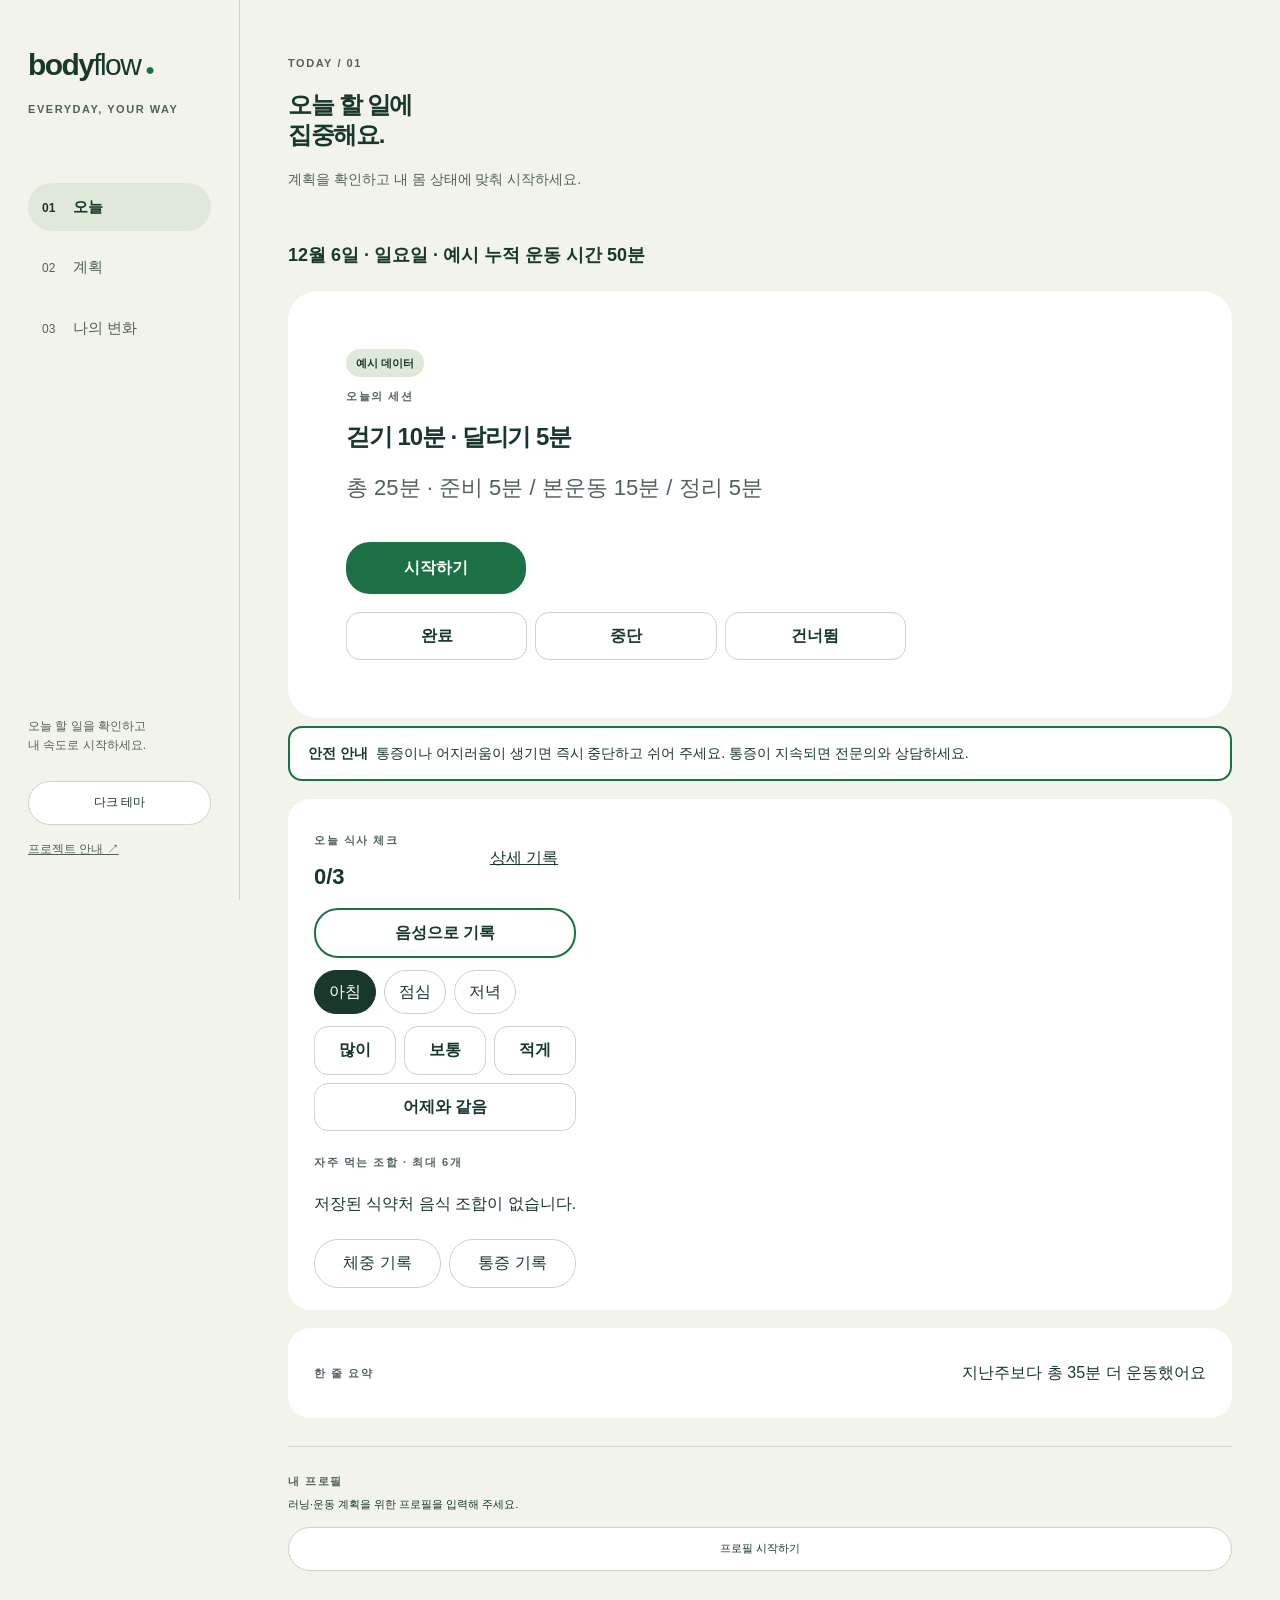
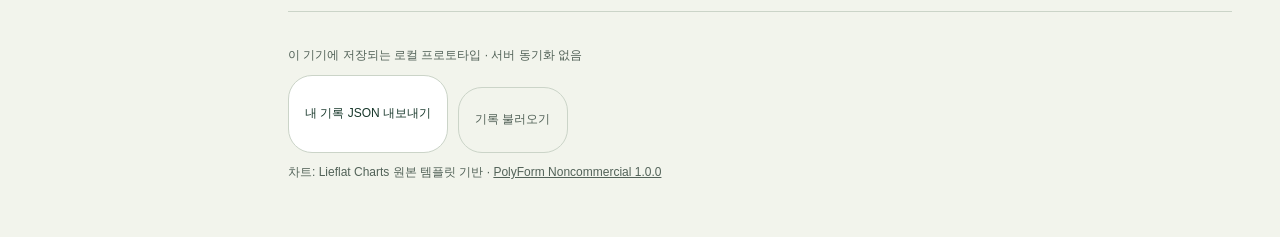
==== BodyFlow.html @ f9d68f37 "feat: show cumulative minutes instead of week labels in example plan - 오늘 화면 머리글: "N주차" 대신 "예시 누적 운동" ====
<!doctype html><html lang="ko" data-theme="light"><head><meta charset="utf-8"><meta name="viewport" content="width=device-width,initial-scale=1"><title>BodyFlow · 오늘의 계획</title><style>:root{--bg:#f2f4ec;--surface:#fff;--ink:#18382b;--muted:#526258;--grid:#cbd4c8;--accent:#217f50;--secondary:#55745e;--pill:#e0e8da;--data3:#768c76;color-scheme:light}html[data-theme=dark]{--bg:#101510;--surface:#182019;--ink:#eff4e8;--muted:#b2beac;--grid:#455346;--accent:#a4e95c;--secondary:#b1c9a2;--pill:#2c392a;--data3:#8fa688;color-scheme:dark}*{box-sizing:border-box}body{margin:0;background:var(--bg);color:var(--ink);font-family:Inter,'Noto Sans KR','Malgun Gothic',sans-serif;line-height:1.65}button,input{font:inherit}button,.file-label,summary{cursor:pointer}button{border:1px solid var(--grid);border-radius:24px;padding:10px 18px;min-height:44px;background:var(--surface);color:var(--ink)}button:hover{border-color:var(--accent)}button:focus-visible,a:focus-visible,summary:focus-visible,[data-tip]:focus-visible{outline:3px solid var(--accent);outline-offset:4px}a{color:inherit}button.primary{background:var(--accent);color:var(--surface);border:0;font-weight:700}html[data-theme=dark] button.primary{color:#142211}button[aria-pressed=true]{background:var(--ink);color:var(--surface);border-color:var(--ink)}.sidebar{position:fixed;inset:0 auto 0 0;width:240px;padding:40px 28px;border-right:1px solid var(--grid);display:flex;flex-direction:column}.brand{font-size:30px;font-weight:800;letter-spacing:-1.6px;text-decoration:none}.brand span{font-weight:400}.brand i{font-style:normal;color:var(--accent);font-size:16px;margin-left:5px}.eyebrow{font-size:11px;letter-spacing:.14em;color:var(--muted);font-weight:600}nav{display:grid;gap:12px;margin-top:55px}nav button{text-align:left;border:0;background:none;color:var(--muted);padding:12px 14px;font-size:12px}nav button span{font-size:15px;margin-left:14px}nav button.active{background:var(--pill);color:var(--ink);font-weight:700}.sidebar-bottom{margin-top:auto;font-size:12px;color:var(--muted)}.sidebar-bottom a{display:block;margin-top:15px}.sidebar-bottom button{margin-top:15px;width:100%}main{margin-left:240px;padding:44px 48px;max-width:1600px}header{display:flex;justify-content:space-between;align-items:center;gap:24px;padding-bottom:32px}h1{font-size:clamp(34px,4vw,52px);line-height:1.25;letter-spacing:-.055em;margin:18px 0}h2{font-size:22px;letter-spacing:-.045em;line-height:1.5;margin:8px 0}p{margin:10px 0}header p:not(.eyebrow){color:var(--muted);font-size:14px}.data-bar{border-top:1px solid var(--grid);border-bottom:1px solid var(--grid);padding:16px 0;display:flex;align-items:center;justify-content:space-between;gap:16px;font-size:13px}.data-bar span{color:var(--muted);margin-left:18px}.switch{display:flex;gap:5px;flex-wrap:wrap}.switch button{font-size:12px;min-height:38px;padding:7px 13px}.summary{display:grid;grid-template-columns:repeat(3,1fr);margin:30px 0 34px}.summary>div{padding:0 24px;border-right:1px solid var(--grid)}.summary>div:first-child{padding-left:0}.summary>div:last-child{border:0}.summary span,.summary small{display:block;font-size:12px;color:var(--muted)}.summary strong{display:block;font-size:28px;letter-spacing:-1px;margin:7px 0}.chart-grid{display:grid;grid-template-columns:repeat(2,minmax(0,1fr));gap:22px}.chart-card{background:var(--surface);border-radius:24px;padding:26px 26px 20px;min-width:0}.card-top{display:flex;align-items:center;justify-content:space-between}.chart-label{font-size:10px;letter-spacing:.14em;color:var(--muted);font-weight:700}.replay{border:0;width:40px;padding:0;min-height:40px;font-size:24px;background:transparent}.sub,.explanation,.readout{font-size:13px;color:var(--muted)}.plot{overflow:auto}.plot svg{display:block;width:100%;min-width:340px;max-height:480px}.weight-plot{max-width:780px;margin:auto}.weight-plot svg{max-height:560px}.readout{background:var(--pill);border-radius:10px;padding:10px 12px;min-height:44px;color:var(--ink)}.src{font-size:10px;letter-spacing:.09em;color:var(--muted);margin-top:20px}.explanation{margin-top:16px}details{margin-top:14px;font-size:13px}summary{font-weight:600;padding:6px 0}table{width:100%;border-collapse:collapse;font-size:12px}td,th{padding:8px 4px;text-align:left;border-bottom:1px solid var(--grid)}.recipe-story{background:var(--pill);border-radius:24px;overflow:hidden;display:flex;flex-direction:column}.recipe-story img{width:100%;aspect-ratio:1.8;object-fit:cover}.recipe-story>div{padding:22px 28px}.recipe-story h2{font-size:30px;line-height:1.3}.recipe-story p{font-size:13px}.section-controls{display:flex;justify-content:space-between;align-items:center;margin:28px 0}.next-step{padding:42px 30px;align-self:center}.next-step h2{font-size:36px}.next-step p{color:var(--muted);font-size:14px}.next-step button{margin-top:24px}footer{border-top:1px solid var(--grid);margin-top:40px;padding-top:24px;color:var(--muted);font-size:12px}footer>div{display:flex;gap:10px;flex-wrap:wrap}footer button,.file-label{font-size:12px;display:inline-flex;align-items:center;padding:10px 16px}.file-label{border:1px solid var(--grid);border-radius:24px}.file-label input{width:1px;height:1px;opacity:0}.notice:empty{display:none}.notice{padding:10px 14px;border-left:3px solid var(--accent);font-size:13px}dialog{border:1px solid var(--grid);border-radius:24px;background:var(--surface);color:var(--ink);padding:26px;max-width:520px;width:calc(100% - 32px);max-height:90vh;overflow:auto}dialog::backdrop{background:#0008}dialog p{font-size:13px;color:var(--muted)}label{display:block;font-size:13px;margin-top:12px}input:not([type=file]){display:block;width:100%;margin-top:5px;border:1px solid var(--grid);border-radius:10px;background:var(--bg);color:var(--ink);padding:10px}.form-grid{display:grid;grid-template-columns:1fr 1fr;gap:0 16px}dialog .primary{width:100%;margin-top:20px}[data-tip]{cursor:pointer}.fade{animation:fade .9s cubic-bezier(.165,.84,.44,1) both}.pop{transform-box:fill-box;transform-origin:center;animation:pop .5s cubic-bezier(.165,.84,.44,1) both}.draw{stroke-dasharray:1;stroke-dashoffset:1;animation:draw 1.2s cubic-bezier(.165,.84,.44,1) both}@keyframes fade{from{opacity:0}}@keyframes pop{from{transform:scale(0)}to{transform:none}}@keyframes draw{to{stroke-dashoffset:0}}@media(prefers-reduced-motion:reduce){.fade,.pop,.draw{animation:none!important;stroke-dasharray:none;stroke-dashoffset:0}}[hidden]{display:none!important}@media(max-width:1000px){.sidebar{width:200px;padding:30px 18px}main{margin-left:200px;padding:30px 24px}.summary strong{font-size:24px}.chart-card{padding:22px 18px}}@media(max-width:760px){.sidebar{position:static;width:auto;padding:16px 20px;border:0;border-bottom:1px solid var(--grid)}.sidebar>.eyebrow,.sidebar-bottom p,.sidebar-bottom a{display:none}.brand{font-size:25px}nav{display:flex;margin:16px 0 0;gap:4px}nav button{flex:1;padding:8px 5px;font-size:10px}nav button span{font-size:13px;margin-left:5px}.sidebar-bottom{position:absolute;right:20px;top:8px}.sidebar-bottom button{font-size:12px;padding:5px 12px}main{margin:0;padding:24px 16px}.chart-grid{grid-template-columns:1fr}h1{font-size:36px}header{align-items:flex-start;gap:8px}header>button{margin-top:18px;padding:10px 13px;font-size:12px}.data-bar{align-items:flex-start;flex-direction:column}.summary{grid-template-columns:1fr 1fr;gap:14px}.summary>div{padding:0 12px}.summary>div:last-child{grid-column:1/-1;border-top:1px solid var(--grid);padding:16px 0 0}.summary>div:last-child strong{font-size:18px}.plot svg{min-width:310px}.chart-card{padding:22px 20px}.section-controls h2{font-size:18px}.section-controls{gap:12px}.chart-card h2{font-size:21px}.next-step{padding:24px}.form-grid{gap:0 12px}}
</style><style>.today-date{font-size:18px;font-weight:700;margin:8px 0 20px}.today-session{position:relative;background:var(--surface);border-radius:30px;padding:clamp(28px,5vw,58px);min-height:330px;display:flex;flex-direction:column;justify-content:center}.today-session h2{font-size:clamp(34px,5vw,62px);line-height:1.18;max-width:900px}.session-total{font-size:17px;color:var(--muted)}.sample-badge{display:inline-flex;align-self:flex-start;background:var(--pill);border-radius:999px;padding:5px 10px;font-size:11px;font-weight:700}.start-button{min-height:52px;align-self:flex-start;min-width:180px;margin-top:26px}.today-meals,.today-summary{display:flex;justify-content:space-between;align-items:center;gap:20px;background:var(--surface);border-radius:22px;padding:22px 26px;margin-top:18px}.today-meals strong{font-size:32px}.text-action{background:transparent;border:0;text-decoration:underline}.plan-week-list{display:grid;grid-template-columns:repeat(2,minmax(0,1fr));gap:18px}.plan-week p{border-top:1px solid var(--grid);padding-top:10px}.change-history{margin-top:22px}.profile-access{margin-top:28px;padding-top:20px;border-top:1px solid var(--grid);font-size:11px}.profile-access p{margin:5px 0}.profile-access button{width:100%;margin-top:8px}.all-charts .wide{grid-column:1/-1}@media(max-width:760px){.today-session{min-height:310px}.today-session h2{font-size:36px}.today-meals,.today-summary{padding:18px}.plan-week-list{grid-template-columns:1fr}.profile-access{display:none}}
.adaptive-proposal{margin:18px 0 22px;border:2px solid var(--accent)}.adaptive-reason{font-size:var(--font-value);color:var(--ink);font-weight:700}.adaptive-actions{display:flex;gap:10px;flex-wrap:wrap;margin-top:18px}.adaptive-actions button{flex:1;min-width:210px}.adaptive-proposal .safety-notice{display:block}@media(max-width:760px){.adaptive-actions{display:grid}.adaptive-actions button{min-width:0}}
</style><style>:root{--font-body:16px;--font-value:22px;--font-title:24px;--touch-min:44px;--spacing-unit:8px}html[data-preset=senior_health]{--font-body:18px;--font-value:24px;--font-title:28px;--touch-min:48px;--spacing-unit:8px}html[data-preset=diet]{--font-body:16px;--font-value:22px;--font-title:24px;--touch-min:44px;--spacing-unit:8px}body{font-size:var(--font-body)}button,.file-label,summary,input,select{min-height:var(--touch-min)}h1,h2,.today-session h2{font-size:var(--font-title)}.summary strong,.today-meals strong,.session-total{font-size:var(--font-value)}.chart-grid,.plan-week-list{gap:calc(var(--spacing-unit)*2)}.today-meals,.today-summary{gap:var(--spacing-unit)}.safety-notice{display:flex;gap:var(--spacing-unit);margin-top:var(--spacing-unit);padding:14px 18px;border:2px solid var(--accent);border-radius:14px;background:var(--surface);color:var(--ink)}html[data-preset=senior_health] header{padding-bottom:12px}html[data-preset=senior_health] header h1{margin:8px 0;font-size:var(--font-title)}html[data-preset=senior_health] header p{margin:4px 0}html[data-preset=senior_health] .today-date{margin:8px 0;font-size:var(--font-body)}html[data-preset=senior_health] .today-session{min-height:0;padding:24px}html[data-preset=senior_health] .today-session h2{margin:8px 0}html[data-preset=senior_health] .start-button{margin-top:12px;min-height:var(--touch-min)}html:not([data-preset=senior_health]) .safety-notice{font-size:14px}html[data-preset=diet] #progress .all-charts>[data-template=F2]{order:-2}html[data-preset=diet] #weight-chart .draw,html[data-preset=diet] #weight-chart circle:not(.moving-average-point){opacity:.34}#weight-chart .moving-average-line{fill:none;stroke:var(--accent);stroke-width:3;stroke-linecap:round;stroke-linejoin:round}#weight-chart .moving-average-label{fill:var(--ink);font-size:12px;font-weight:700}#weight-chart .moving-average-key{fill:var(--muted);font-size:11px}@media(max-width:760px){html[data-preset=senior_health] main{padding-top:12px}html[data-preset=senior_health] header h1 br{display:none}html[data-preset=senior_health] .today-session{padding:20px}html[data-preset=senior_health] .today-session .sample-badge{padding:3px 9px}html[data-preset=senior_health] .today-session p{margin:5px 0}}
</style><style>html[data-theme=light]{--accent:#1c7045}.replay{width:auto;min-width:var(--touch-min);min-height:var(--touch-min);padding:6px 10px;font-size:13px;white-space:nowrap}.switch button{min-height:var(--touch-min)}.replay span{margin-left:4px}.card-top{gap:var(--spacing-unit)}html[data-preset=senior_health] .form-grid{gap:var(--spacing-unit) calc(var(--spacing-unit)*2)}html[data-preset=senior_health] .switch{gap:var(--spacing-unit)}
</style><style>#log-dialog {
  max-width: 620px;
  padding: 0;
}
#log-form > .card-top,
#log-form > p,
#log-form > .record-date,
#log-form > details,
#log-form > #form-message,
#log-form > .save-record {
  margin-left: 24px;
  margin-right: 24px;
}
#log-form > .card-top { padding-top: 22px; }
#close-log { display: inline-flex; gap: 6px; align-items: center; }
.tap-section { padding: 22px 24px; border-top: 1px solid var(--grid); }
.tap-section h3 { font-size: var(--font-value); margin: 0; }
.tap-help { margin: 2px 0 14px; }
.weight-stepper {
  display: grid;
  grid-template-columns: minmax(76px, auto) 1fr minmax(76px, auto);
  align-items: center;
  gap: 12px;
}
.weight-stepper button { padding: 0 8px; font-size: 24px; border-radius: 14px; line-height: 1; }
.weight-stepper button span { display: block; font-size: 10px; margin-top: 3px; }
.weight-stepper output { text-align: center; font-size: 32px; font-weight: 800; }
.tap-section input[type=range] { display: block; width: 100%; min-height: var(--touch-min); accent-color: var(--accent); }
.tap-options { display: grid; gap: 8px; }
.tap-options.three { grid-template-columns: repeat(3, 1fr); }
.tap-options button,
.none-option { min-height: var(--touch-min); border-radius: 14px; font-weight: 700; }
.tap-options button[aria-pressed=true],
.none-option[aria-pressed=true],
.body-picker button[aria-pressed=true] { background: var(--ink); border-color: var(--ink); color: var(--surface); }
.body-picker { position: relative; width: 260px; height: 310px; margin: 8px auto 12px; }
.body-picker svg { position: absolute; inset: 0; margin: auto; width: 166px; height: 300px; fill: var(--pill); stroke: var(--grid); stroke-width: 5; stroke-linecap: round; stroke-linejoin: round; }
.body-picker button { position: absolute; z-index: 1; min-height: var(--touch-min); padding: 6px 14px; background: var(--surface); }
.body-picker [data-pain=shoulder] { top: 55px; right: 0; }
.body-picker [data-pain=back] { top: 130px; left: 0; }
.body-picker [data-pain=knee] { top: 200px; right: 0; }
.body-picker [data-pain=ankle] { bottom: 0; left: 0; }
.none-option { display: block; width: 100%; }
#pain-intensity,
#session-rpe { margin-top: 16px; padding: 14px; background: var(--pill); border-radius: 16px; }
#session-rpe label { font-size: var(--font-body); font-weight: 700; }
#session-rpe output { font-size: var(--font-value); }
#log-form summary { min-height: var(--touch-min); display: flex; align-items: center; }
.save-record { margin-bottom: 24px !important; width: calc(100% - 48px) !important; min-height: 52px; }
@media (max-width: 500px) {
  #log-form > .card-top,
  #log-form > p,
  #log-form > .record-date,
  #log-form > details,
  #log-form > #form-message,
  #log-form > .save-record { margin-left: 16px; margin-right: 16px; }
  .tap-section { padding: 20px 16px; }
  .save-record { width: calc(100% - 32px) !important; }
  .tap-options.three { gap: 6px; }
  .tap-options button { padding: 8px 5px; }
  .body-picker { width: 240px; }
}

#today .today-meals{display:grid;gap:12px}.quick-heading{display:flex;align-items:center;justify-content:space-between}.quick-meals,.quick-session{display:grid;grid-template-columns:repeat(3,1fr);gap:8px}.quick-meals button,.quick-session button{min-height:48px;border-radius:14px;font-weight:700}.quick-meals #copy-yesterday-meal{grid-column:1/-1}.quick-session{margin-top:18px;max-width:560px}.quick-meal-slots,.quick-tools,.frequent-combinations{display:flex;gap:8px;flex-wrap:wrap}.quick-meal-slots button{padding:6px 14px}.frequent-combinations button{border-radius:14px}.quick-tools button{flex:1}#today .today-meals #quick-record-status:empty{display:none}.quick-body-picker{position:relative;width:260px;height:350px;margin:8px auto}.quick-body-picker svg{position:absolute;inset:0 0 40px;margin:auto;width:166px;height:300px;fill:var(--pill);stroke:var(--grid);stroke-width:5;stroke-linecap:round;stroke-linejoin:round}.quick-body-picker button{position:absolute;z-index:1;min-height:48px;background:var(--surface)}.quick-body-picker [data-quick-pain=shoulder]{top:55px;right:0}.quick-body-picker [data-quick-pain=back]{top:125px;left:0}.quick-body-picker [data-quick-pain=knee]{top:200px;right:0}.quick-body-picker [data-quick-pain=ankle]{bottom:55px;left:0}.quick-body-picker [data-quick-pain=none]{bottom:0;left:0;width:100%}#quick-rpe-section{padding:12px;background:var(--pill);border-radius:14px}#quick-rpe-section label{font-size:var(--font-body);font-weight:700}#quick-weight-save{width:100%;margin-top:16px}#quick-pain-intensity{margin-top:12px}button:disabled{opacity:.5;cursor:default}@media(max-width:500px){.quick-session button{padding:8px 6px}.quick-body-picker{width:240px}}
#voice-record-open{width:100%;min-height:var(--touch-min);border:2px solid var(--accent);font-weight:800}#voice-confirm-dialog{width:min(520px,calc(100% - 32px));text-align:center}#voice-heard{margin:18px 0 8px}#voice-interpretation{display:block;padding:22px 14px;border-radius:16px;background:var(--pill);font-size:clamp(26px,var(--font-title),34px);line-height:1.3}.voice-actions{display:grid;grid-template-columns:1fr 1fr;gap:10px;margin-top:18px}.voice-actions button{min-height:var(--touch-min);font-size:var(--font-body);font-weight:800}.voice-actions #voice-confirm{background:var(--ink);color:var(--surface)}
</style><style>.chart-summary {
  margin: 18px 0 8px;
  padding: 14px 16px;
  border-left: 4px solid var(--accent);
  background: var(--pill);
  border-radius: 12px;
  color: var(--ink);
  font-size: var(--font-value);
  font-weight: 750;
  line-height: 1.45;
}
.recovery-banner,
.undo-banner {
  display: flex;
  justify-content: space-between;
  align-items: center;
  gap: 14px;
  padding: 14px 18px;
  margin-bottom: 16px;
  border: 1px solid var(--grid);
  border-radius: 16px;
  background: var(--surface);
}
.recovery-banner p { margin: 0; color: var(--ink); font-size: var(--font-body); }
.recovery-banner small { display: block; color: var(--muted); }
.recovery-banner button,
.undo-banner button { flex: 0 0 auto; min-height: var(--touch-min); }
.delete-record { width: calc(100% - 48px); margin: 8px 24px 0; border-color: var(--muted); }
@media (max-width: 520px) {
  .recovery-banner,
  .undo-banner { align-items: stretch; flex-direction: column; }
  .recovery-banner button,
  .undo-banner button { width: 100%; }
  .delete-record { width: calc(100% - 32px); margin-left: 16px; margin-right: 16px; }
}
</style><style>.food-search{display:grid;gap:16px;margin-top:14px}.food-search h4{margin:0 0 8px}.food-search-row{display:grid;grid-template-columns:1fr auto;gap:8px}.food-search-row input,.food-search input{min-height:var(--touch-min);border:1px solid var(--grid);border-radius:10px;background:var(--surface);color:var(--ink);padding:0 12px;font:inherit}.food-results{display:grid;gap:8px}.food-card{border:1px solid var(--grid);border-radius:12px;padding:12px;background:var(--surface);display:grid;gap:8px}.food-card-head{display:flex;justify-content:space-between;gap:12px;align-items:start}.food-card h5{font-size:var(--font-body);margin:0}.food-values{display:flex;gap:6px 12px;flex-wrap:wrap;margin:0;color:var(--muted);font-size:14px}.source-value{display:inline-flex;gap:5px;align-items:center}.mfds-badge{border:1px solid currentColor;border-radius:999px;padding:2px 6px;font-size:11px;font-weight:700;color:var(--accent);white-space:nowrap}.combination-row{display:grid;grid-template-columns:1fr auto auto auto;align-items:center;gap:8px;border-bottom:1px solid var(--grid);padding:10px 0}.combination-row output{min-width:62px;text-align:center;font-variant-numeric:tabular-nums}.nutrition-totals{display:grid;grid-template-columns:repeat(2,minmax(0,1fr));gap:8px;background:var(--pill);padding:12px;border-radius:12px}.nutrition-totals p{margin:0;display:flex;justify-content:space-between;gap:8px}.food-empty{padding:12px;border:1px dashed var(--grid);border-radius:10px}.cache-note{font-size:13px;color:var(--muted)}@media(max-width:600px){.combination-row{grid-template-columns:1fr auto auto}.combination-row strong{grid-column:1/-1}.nutrition-totals{grid-template-columns:1fr}}
</style></head><body>
<aside class="sidebar"><a class="brand" href="#today">body<span>flow</span><i>●</i></a><p class="eyebrow">EVERYDAY, YOUR WAY</p><nav aria-label="주요 메뉴"><button data-tab="today" class="active">01 <span>오늘</span></button><button data-tab="plan">02 <span>계획</span></button><button data-tab="progress">03 <span>나의 변화</span></button></nav><div class="sidebar-bottom"><p>오늘 할 일을 확인하고<br>내 속도로 시작하세요.</p><button id="theme">다크 테마</button><a href="README.md">프로젝트 안내 ↗</a></div></aside>
<main><header><div><p class="eyebrow" id="section-tag">TODAY / 01</p><h1 id="page-title">오늘 할 일에<br>집중해요.</h1><p id="page-sub">계획을 확인하고 내 몸 상태에 맞춰 시작하세요.</p></div></header><p class="notice" id="storage-notice" role="status"></p>
<section id="today" class="tab-panel"><aside id="recovery-banner" class="recovery-banner" hidden></aside><aside id="undo-banner" class="undo-banner" hidden><span id="undo-message"></span><button type="button" id="undo-record">직전 입력 되돌리기</button></aside><p id="today-date-week" class="today-date">오늘 날짜와 누적 운동 시간을 불러오는 중입니다.</p><article id="today-session" class="today-session" aria-labelledby="today-session-title"><span class="sample-badge">예시 데이터</span><p class="eyebrow">오늘의 세션</p><h2 id="today-session-title">세션을 불러오는 중입니다.</h2><p id="today-session-total" class="session-total"></p><button id="start-session" class="primary start-button" disabled>시작하기</button><div class="quick-session" role="group" aria-label="세션 수행 결과"><button type="button" data-quick-session="completed">완료</button><button type="button" data-quick-session="stopped">중단</button><button type="button" data-quick-session="skipped">건너뜀</button></div></article><aside id="safety-notice" class="safety-notice" aria-label="안전 안내"><strong>안전 안내</strong><span> 통증이나 어지러움이 생기면 즉시 중단하고 쉬어 주세요. 통증이 지속되면 전문의와 상담하세요.</span></aside><article class="today-meals"><div class="quick-heading"><div><p class="eyebrow">오늘 식사 체크</p><strong id="meal-check-count">—/3</strong></div><button id="open-log" class="text-action">상세 기록</button></div><button type="button" id="voice-record-open" hidden>음성으로 기록</button><div class="quick-meal-slots" role="group" aria-label="기록할 끼니"><button type="button" data-meal-slot="breakfast">아침</button><button type="button" data-meal-slot="lunch">점심</button><button type="button" data-meal-slot="dinner">저녁</button></div><div class="quick-meals" role="group" aria-label="식사 간단 기록"><button type="button" data-quick-meal="high">많이</button><button type="button" data-quick-meal="normal">보통</button><button type="button" data-quick-meal="low">적게</button><button type="button" id="copy-yesterday-meal">어제와 같음</button></div><div><p class="eyebrow">자주 먹는 조합 · 최대 6개</p><div id="frequent-combinations" class="frequent-combinations"><p>저장된 식약처 음식 조합이 없습니다.</p></div></div><div class="quick-tools"><button type="button" id="quick-weight-open">체중 기록</button><button type="button" id="quick-pain-open">통증 기록</button></div><p id="quick-record-status" role="status"></p></article><article class="today-summary" aria-labelledby="today-summary-title"><p class="eyebrow">한 줄 요약</p><p id="today-summary-title">아직 비교할 기록이 부족해요</p></article><p id="plan-load-message" class="notice" role="status"></p></section>
<section id="plan" class="tab-panel" hidden><div class="section-controls"><div><p class="eyebrow">4주 러닝 계획 · 예시 데이터</p><h2>누적 운동 시간</h2><p id="plan-progress">계획을 불러오는 중입니다.</p></div></div><p id="adaptive-status" class="notice" role="status"></p><article id="adaptive-proposal" class="chart-card adaptive-proposal" hidden><p class="eyebrow">다음 계획 조정 제안</p><h2>기록을 반영해 계획을 바꿀까요?</h2><p id="adaptive-reason" class="adaptive-reason"></p><p id="adaptive-warning" class="safety-notice" role="alert" hidden></p><div class="adaptive-actions"><button type="button" id="adaptive-accept" class="primary">조정된 계획 사용</button><button type="button" id="adaptive-reject">이번 조정 사용하지 않기</button></div></article><div id="plan-week-list" class="plan-week-list"></div><article class="chart-card change-history"><p class="eyebrow" id="plan-history-label">계획 변경 이력 · 예시 데이터</p><h2>왜 계획이 바뀌었나요?</h2><ol id="plan-history"></ol></article><div id="plan-extras"></div></section>
<section id="progress" class="tab-panel" hidden><div class="data-bar"><div><strong id="mode-label">예시 데이터</strong><span id="period-label"></span></div><div class="switch"><button id="demo-mode" aria-pressed="true">예시 둘러보기</button><button id="own-mode" aria-pressed="false">내 기록</button></div></div><div class="summary"><div><span>마지막 기록일 섭취</span><strong id="calorie-total">—</strong><span id="calorie-source" class="mfds-badge" hidden>식약처</span><small>kcal · 기록한 음식만 합산</small></div><div><span>최근 7일 기록</span><strong id="record-days">—</strong><small>일 · 누락은 0으로 계산하지 않아요</small></div><div><span>하루 영양 목표</span><strong>나에게 맞게</strong><small>현재 목표는 시연용 예시입니다</small></div></div><div class="section-controls"><h2>기존 차트 7종</h2><div class="switch" aria-label="체중 조회 기간"><button data-days="7" aria-pressed="true">7일</button><button data-days="30" aria-pressed="false">30일</button></div></div><div class="chart-grid all-charts">
<article class="chart-card" data-template="L15"><div class="card-top"><span class="chart-label">TODAY / NUTRIENTS · <b class="mfds-badge">식약처</b></span><button class="replay" data-chart="nutrition-chart" aria-label="영양 그래프 다시 재생">↻</button></div><h2>영양소마다 목표가 달라요</h2><p class="sub">탄수·단백·지방 각각의 기록량 / 예시 목표</p><div class="plot"><svg id="nutrition-chart" viewBox="0 0 400 320" role="img" aria-label="영양소별 목표 대비 비율"></svg></div><p class="readout" aria-live="polite">수치를 누르거나 Tab 키로 확인하세요.</p><p class="explanation">100개의 눈금이 하루 목표를 나타냅니다. 100%를 넘는 경우 실제 비율을 숫자로 보여줍니다.</p><details><summary>데이터 표 보기</summary><div data-table="nutrition-chart"></div></details><p class="src">L15 · BALLOT TALLY · 기록 데이터</p></article>
<article class="chart-card" data-template="F1"><div class="card-top"><span class="chart-label">LAST 7 DAYS / ENERGY · <b class="mfds-badge">식약처</b></span><button class="replay" data-chart="calories-chart" aria-label="열량 그래프 다시 재생">↻</button></div><h2 id="calories-title">기록한 날의 평균을 봐요</h2><p class="sub">최근 7일 · 한 줄 = 10 kcal · 미기록 제외</p><div class="plot"><svg id="calories-chart" viewBox="0 0 400 320" role="img" aria-label="일별 섭취 열량"></svg></div><p class="readout" aria-live="polite">수치를 선택하면 날짜와 열량을 확인할 수 있어요.</p><p class="explanation">비어 있는 날은 먹지 않은 날을 뜻하지 않아요. 마지막 부분 줄은 10 kcal 미만의 나머지를 나타냅니다.</p><details><summary>데이터 표 보기</summary><div data-table="calories-chart"></div></details><p class="src">F1 · RUNG BARS · 기록 데이터</p></article>
<article class="chart-card" data-template="F4"><div class="card-top"><span class="chart-label">RECIPE / ENERGY MIX · <b class="mfds-badge">식약처</b></span><button class="replay" data-chart="recipe-chart" aria-label="구성비 그래프 다시 재생">↻</button></div><h2>한 그릇을 이루는 에너지</h2><p class="sub">마지막 식약처 음식 조합의 에너지 구성</p><div class="plot"><svg id="recipe-chart" viewBox="0 0 400 320" role="img" aria-label="레시피의 에너지 구성비"></svg></div><p class="readout" aria-live="polite">영양소 이름을 눌러 비율을 확인하세요.</p><p class="explanation">독립 차트 재구현 전까지 계산값은 데이터 표에서 확인할 수 있습니다.</p><details><summary>데이터 표 보기</summary><div data-table="recipe-chart"></div></details><p class="src">F4 · TICK DONUT · 식약처 구성값 계산</p></article>
<article class="chart-card wide" data-template="F2"><div class="card-top"><span class="chart-label">BODY / WEIGHT</span><button class="replay" data-chart="weight-chart" aria-label="체중 그래프 다시 재생">↻</button></div><h2 id="weight-title">나의 체중 흐름</h2><p class="sub" id="weight-sub"></p><div class="plot weight-plot"><svg id="weight-chart" viewBox="0 0 400 320" role="img" aria-label="기간별 체중 추이"></svg></div><p class="readout" aria-live="polite">측정점을 누르면 날짜와 체중이 표시됩니다.</p><p class="explanation">점 하나는 측정 1회입니다. 미측정 날짜는 선을 끊고, 주말 측정은 빈 점으로 표시해요. 세로축은 관측 범위에 맞춰 바뀌며 체지방 변화를 의미하지 않습니다.</p><details><summary>전체 측정 기록 보기</summary><div data-table="weight-chart"></div></details><p class="src">F2 · HAIRLINE LINE · 기록 데이터</p></article>
<article class="chart-card" data-template="F6"><div class="card-top"><span class="chart-label">WEEK ON WEEK</span><button class="replay" data-chart="activity-chart" aria-label="활동량 그래프 다시 재생">↻</button></div><h2>움직임을 따로 비교해요</h2><p class="sub">근력 / 유산소 · 이전 7일과 최근 7일 · 분</p><div class="plot"><svg id="activity-chart" viewBox="0 0 400 320" role="img" aria-label="기간별 근력과 유산소 시간 비교"></svg></div><p class="readout" aria-live="polite">오른쪽 수치를 선택해 두 기간을 비교하세요.</p><p class="explanation">한 줄은 1분입니다. 시간만으로 운동 효과를 판단하지 않아요. 아직 남기지 않은 운동은 포함되지 않습니다.</p><details><summary>데이터 표 보기</summary><div data-table="activity-chart"></div></details><p class="src">F6 · PAIRED RUNGS · 기록 데이터</p></article>
<article class="chart-card" data-template="F7"><div class="card-top"><span class="chart-label">PLAN / WALK + RUN</span><button class="replay" data-chart="running-chart" aria-label="러닝 계획 그래프 다시 재생">↻</button></div><h2>30분을 내 속도로 나눠요</h2><p class="sub">준비 5분 → 본운동 20분 → 마무리 5분</p><div class="plot"><svg id="running-chart" viewBox="0 0 400 320" role="img" aria-label="단계별 걷기와 달리기 계획"></svg></div><p class="readout" aria-live="polite">구간 수치를 눌러 활동 시간을 확인하세요.</p><p class="explanation">본운동은 달리기 2분 + 걷기 3분을 4회 반복하는 예시입니다. 몸상태에 따라 조절하세요. 실제 타이머·GPS는 연결되지 않았습니다.</p><details><summary>구간 표 보기</summary><div data-table="running-chart"></div></details><p class="src">F7 · STACKED RUNGS · 고정 루틴 예시</p></article>
<article class="chart-card" data-template="F5"><div class="card-top"><span class="chart-label">RUN / SPLITS</span><button class="replay" data-chart="pace-chart" aria-label="페이스 그래프 다시 재생">↻</button></div><h2>같은 거리의 속도를 읽어요</h2><p class="sub">완주한 1km 구간 · 한 눈금 = 10초/km</p><div class="plot"><svg id="pace-chart" viewBox="0 0 400 320" role="img" aria-label="러닝 구간별 페이스"></svg></div><p class="readout" aria-live="polite">행 끝의 페이스를 선택해 수치를 확인하세요.</p><p class="explanation">짧은 행이 더 빠른 페이스입니다. 마지막 0.2km는 별도로 1분 50초입니다. 전체 3.2km / 30분은 시연용 기록입니다.</p><details><summary>구간 표 보기</summary><div data-table="pace-chart"></div></details><p class="src">F5 · TICK ROWS · 고정 러닝 예시</p></article></div></section>
<footer><p>이 기기에 저장되는 로컬 프로토타입 · 서버 동기화 없음</p><div><button id="export-data">내 기록 JSON 내보내기</button><label class="file-label">기록 불러오기<input type="file" id="import-data" accept="application/json,.json"></label></div><p>차트: Lieflat Charts 원본 템플릿 기반 · <a href="reference/lieflat-charts/LICENSE">PolyForm Noncommercial 1.0.0</a></p></footer></main>
<dialog id="session-dialog"><div class="card-top"><h2 id="session-dialog-title">오늘의 세션</h2><button type="button" id="close-session" aria-label="세션 안내 닫기">×</button></div><span class="sample-badge">예시 데이터</span><div id="session-dialog-content"></div></dialog>
<dialog id="quick-weight-dialog" aria-labelledby="quick-weight-title"><div class="card-top"><h2 id="quick-weight-title">체중 기록</h2><button type="button" id="quick-weight-close">× 닫기</button></div><div class="weight-stepper"><button type="button" id="quick-weight-minus">− <span>0.1 kg</span></button><output id="quick-weight-value">—</output><button type="button" id="quick-weight-plus">+ <span>0.1 kg</span></button></div><input id="quick-weight-range" type="range" min="20" max="400" step="0.1" aria-label="체중 슬라이더"><details><summary>숫자로 입력</summary><label>체중 (kg)<input id="quick-weight-number" type="number" min="20" max="400" step="0.1" inputmode="decimal"></label></details><button type="button" id="quick-weight-save" class="primary">체중 저장</button><p id="quick-weight-message" role="status"></p></dialog>
<dialog id="quick-check-dialog" aria-labelledby="quick-check-title"><div class="card-top"><h2 id="quick-check-title">통증 기록</h2><button type="button" id="quick-check-close">× 닫기</button></div><section id="quick-rpe-section" hidden><label for="quick-rpe-range">수행 후 힘든 정도 <output id="quick-rpe-value">5</output> / 10</label><input id="quick-rpe-range" type="range" min="1" max="10" step="1" value="5"><p>슬라이더를 한 번 조절하면 세션 완료가 저장됩니다.</p></section><p id="quick-pain-prompt">지금 불편한 부위가 있나요?</p><div class="quick-body-picker" role="group" aria-label="통증 부위"><svg viewBox="0 0 160 300" aria-label="부위 선택용 인체 실루엣" role="img"><circle cx="80" cy="30" r="20"/><path d="M50 62 Q80 48 110 62 L102 154 116 266 91 266 80 170 69 266 44 266 58 154Z"/><path d="M52 70 22 151 38 158 67 96M108 70l30 81-16 7-29-62"/></svg><button type="button" data-quick-pain="shoulder">어깨</button><button type="button" data-quick-pain="back">허리</button><button type="button" data-quick-pain="knee">무릎</button><button type="button" data-quick-pain="ankle">발목</button><button type="button" data-quick-pain="none">없음</button></div><div id="quick-pain-intensity" class="tap-options three" role="group" aria-label="통증 강도" hidden><button type="button" data-quick-intensity="slight">약간</button><button type="button" data-quick-intensity="moderate">보통</button><button type="button" data-quick-intensity="severe">심함</button></div><p id="quick-check-message" role="status"></p></dialog>
<dialog id="voice-confirm-dialog" aria-labelledby="voice-confirm-title"><p class="eyebrow" id="voice-confirm-title">음성 기록 확인</p><p id="voice-heard"></p><strong id="voice-interpretation">듣고 있어요</strong><div class="voice-actions"><button type="button" id="voice-confirm">맞아요</button><button type="button" id="voice-retry">다시</button></div><p id="voice-record-message" role="status"></p></dialog>
<dialog id="log-dialog"><form id="log-form"><div class="card-top"><h2>오늘 기록</h2><button type="button" id="close-log" aria-label="기록 화면 닫기">× <span>닫기</span></button></div><p>누르기만 해도 기록할 수 있어요. 선택하지 않은 항목은 미기록으로 남습니다.</p><label class="record-date">기록 날짜<input required type="date" name="date"></label>
<section class="tap-section" aria-labelledby="weight-heading"><h3 id="weight-heading">체중</h3><p id="weight-source" class="tap-help"></p><div class="weight-stepper"><button type="button" id="weight-minus" aria-label="체중 0.1kg 줄이기">− <span>0.1 kg</span></button><output id="weight-value" for="weight-range">—</output><button type="button" id="weight-plus" aria-label="체중 0.1kg 늘리기">+ <span>0.1 kg</span></button></div><input id="weight-range" type="range" min="20" max="400" step="0.1" aria-label="체중 슬라이더"><details id="weight-direct"><summary>숫자로 입력</summary><label>체중 (kg)<input type="number" name="weight" min="20" max="400" step="0.1" inputmode="decimal"></label></details></section>
<section class="tap-section" aria-labelledby="meal-heading"><h3 id="meal-heading">식사</h3><p class="tap-help">양만 선택해도 식사 기록이 완료됩니다.</p><div class="tap-options three" role="group" aria-label="식사량"><button type="button" data-meal="high" aria-pressed="false">많이</button><button type="button" data-meal="normal" aria-pressed="false">보통</button><button type="button" data-meal="low" aria-pressed="false">적게</button></div><input type="hidden" name="meal_amount">
<details id="food-combination"><summary>식약처 음식으로 조합 기록</summary><div class="food-search"><label for="food-query">음식 검색</label><div class="food-search-row"><input id="food-query" type="search" autocomplete="off" placeholder="음식명 또는 초성 (예: ㄱㄱㅁ)"><button type="button" id="food-search-button">검색</button></div><p class="tap-help">공공데이터포털의 식약처 식품영양성분DB만 검색합니다.</p><section aria-labelledby="recent-foods-title"><h4 id="recent-foods-title">최근 기록한 음식 20개</h4><div id="recent-foods" class="food-results"><p>최근 기록한 음식이 없습니다.</p></div></section><section aria-labelledby="food-results-title"><h4 id="food-results-title">검색 결과</h4><p id="food-search-status" role="status">검색어를 입력해 주세요.</p><div id="food-results" class="food-results"></div></section><section aria-labelledby="combination-title"><h4 id="combination-title">내 조합</h4><label>조합 이름<input id="combination-name" type="text" maxlength="40" placeholder="예: 내 점심"></label><div id="combination-items"><p>검색 결과에서 음식을 추가해 주세요.</p></div><div id="combination-totals" class="nutrition-totals" hidden></div></section></div></details></section>
<section class="tap-section" aria-labelledby="pain-heading"><h3 id="pain-heading">통증</h3><p class="tap-help">불편한 부위를 모두 눌러 주세요.</p><div class="body-picker"><svg viewBox="0 0 160 300" role="img" aria-label="부위 선택용 인체 실루엣"><circle cx="80" cy="30" r="20"/><path d="M50 62 Q80 48 110 62 L102 154 116 266 91 266 80 170 69 266 44 266 58 154Z"/><path d="M52 70 22 151 38 158 67 96M108 70l30 81-16 7-29-62"/></svg><button type="button" data-pain="shoulder" aria-pressed="false">어깨</button><button type="button" data-pain="back" aria-pressed="false">허리</button><button type="button" data-pain="knee" aria-pressed="false">무릎</button><button type="button" data-pain="ankle" aria-pressed="false">발목</button></div><button type="button" class="none-option" data-pain="none" aria-pressed="false">통증 없음</button><input type="hidden" name="pain_areas"><div id="pain-intensity" hidden><p class="tap-help">통증 강도</p><div class="tap-options three" role="group" aria-label="통증 강도"><button type="button" data-intensity="slight" aria-pressed="false">약간</button><button type="button" data-intensity="moderate" aria-pressed="false">보통</button><button type="button" data-intensity="severe" aria-pressed="false">심함</button></div><input type="hidden" name="pain_intensity"></div></section>
<section class="tap-section" aria-labelledby="session-heading"><h3 id="session-heading">세션 수행</h3><div class="tap-options three session-options" role="group" aria-label="세션 수행 결과"><button type="button" data-session="completed" aria-pressed="false">완료</button><button type="button" data-session="stopped" aria-pressed="false">중단</button><button type="button" data-session="skipped" aria-pressed="false">건너뜀</button></div><input type="hidden" name="session_status"><div id="session-rpe" hidden><label for="session-rpe-range">수행 후 힘든 정도 <output id="session-rpe-value">5</output> / 10</label><input id="session-rpe-range" type="range" min="1" max="10" step="1" value="5" aria-describedby="session-rpe-help"><p id="session-rpe-help" class="tap-help">완료 기록에는 슬라이더를 한 번 조절해 주세요.</p><input type="hidden" name="session_rpe"></div></section>
<details id="activity-details"><summary>기존 운동 시간 상세 입력 (선택)</summary><div class="form-grid"><label>근력 (분)<input type="number" name="strength" min="0" max="1440" step="1"></label><label>유산소 (분)<input type="number" name="cardio" min="0" max="1440" step="1"></label></div></details><p id="form-message" role="status"></p><button type="button" id="delete-record" class="delete-record" hidden>이 날짜 기록 삭제</button><button type="submit" class="primary save-record">선택한 기록 저장</button></form></dialog>
<script>/* Adapted from Lieflat Charts actual gallery blocks. See provenance.json and LICENSE. */
function drawCalories(s){
const D=weekRows().map(r=>[r.date.slice(5),r.kcal===null?null:r.kcal/10]);

  const x0=i=>40+i*53,base=266,step=210/Math.max(180,...D.map(d=>d[1]||0)),HW=12;
  D.forEach(([name,v],i)=>{
    const x=x0(i);if(v===null){txt(s,{x,y:base-8,fill:MUTED,'text-anchor':'middle','font-size':12},'—');txt(s,{x,y:base+18,fill:MUTED,'text-anchor':'middle','font-size':11},name);return;}
    for(let k=0;k<Math.floor(v);k++){
      const y=base-k*step,w=HW-1.5+rnd(k+1,i+2)*3;
      el(s,'line',{x1:x-w,y1:y,x2:x+w,y2:y,stroke:INK,'stroke-width':.8,
        opacity:.9+rnd(k+2,i+4)*.1,class:'fade',style:`animation-delay:${i*.08+k*.012}s`});
      if(k%5===4)el(s,'circle',{cx:x+HW+4.5,cy:y,r:.8,fill:MUTED,
        class:'fade',style:`animation-delay:${i*.08+k*.012}s`});
    }
    if(v%1){const y=base-Math.floor(v)*step;el(s,'line',{x1:x-HW*(v%1),x2:x+HW*(v%1),y1:y,y2:y,stroke:INK,'stroke-width':1});}const topY=base-Math.max(0,v-1)*step;
    const num=txt(s,{x,y:topY-10,'font-size':11,'font-weight':800,fill:INK,'text-anchor':'middle',
      class:'fade',style:`animation-delay:${.4+i*.08}s`},Math.round(v*10));
    tip(num,`${name} · ${Math.round(v*10)} kcal`);
    txt(s,{x,y:base+18,'font-size':11,'font-weight':700,fill:MUTED,'text-anchor':'middle',
      'letter-spacing':'.08em',class:'fade',style:`animation-delay:${i*.08}s`},name);
  });
  el(s,'line',{x1:28,y1:base+4,x2:372,y2:base+4,stroke:GRID,'stroke-width':.8,class:'fade'});
  txt(s,{x:200,y:306,'font-size':11,'font-weight':600,fill:MUTED,'text-anchor':'middle',
    'letter-spacing':'.12em',class:'fade',style:'animation-delay:.9s'},
    '한 줄 = 10 kcal · 부분 줄은 나머지 · — 미기록');
}

function drawWeight(s){
const rows=weightRows(),N=rows.length;const val=d=>rows[d].weight;const valid=rows.filter(r=>r.weight!==null).map(r=>r.weight);if(!valid.length)return emptyChart(s);const lo=Math.floor(Math.min(...valid)*2)/2-.5,hi=Math.ceil(Math.max(...valid)*2)/2+.5;

  const x=d=>40+d*320/Math.max(1,N-1),base=262,map=v=>242-(v-lo)/(hi-lo)*200;
  // calendar floor
  for(let d=0;d<N;d++)
    el(s,'line',{x1:x(d),y1:base,x2:x(d),y2:base-7,stroke:MUTED,'stroke-width':.6,
      class:'fade',style:`animation-delay:${d*.008}s`});
  el(s,'line',{x1:24,y1:base,x2:376,y2:base,stroke:GRID,'stroke-width':.8,class:'fade'});
  const vs=Array.from({length:N},(_,d)=>val(d));
  // top-2 peaks, apart
  for(const v of [lo,(lo+hi)/2,hi]){const y=map(v);el(s,'line',{x1:40,x2:366,y1:y,y2:y,stroke:GRID,'stroke-width':.7});txt(s,{x:35,y:y+4,fill:MUTED,'text-anchor':'end','font-size':11},v.toFixed(1));}const top=[];
  for(const d of [...vs.keys()].filter(d=>vs[d]!==null).sort((a,b)=>vs[b]-vs[a])){
    if(top.every(t=>Math.abs(t-d)>=5))top.push(d);
    if(top.length===2)break;
  }
  // hairline path
  let pen=false;const pts=vs.map((v,d)=>{if(v===null){pen=false;return '';}const cmd=pen?'L':'M';pen=true;return cmd+x(d)+' '+map(v);}).join(' ');
  el(s,'path',{d:pts,fill:'none',stroke:INK,'stroke-width':1.5,pathLength:1,
    class:'draw',style:'animation-duration:1.2s'});
  vs.forEach((v,d)=>{
    if(v===null)return;const day=new Date(rows[d].date+'T12:00:00').getDay();const weekend=day===0||day===6,big=top.includes(d);
    const dot=el(s,'circle',{cx:x(d),cy:map(v),r:big?4.2:2.1,
      fill:weekend?PAPER:INK,stroke:INK,'stroke-width':weekend?1:0,
      class:'pop',style:`animation-delay:${.2+d*.03}s`});
    tip(dot,`${rows[d].date} · ${v.toFixed(1)} kg`);
    if(big)txt(s,{x:x(d),y:map(v)-11,'font-size':11,'font-weight':800,fill:INK,'text-anchor':'middle',
      style:`paint-order:stroke;stroke:${PAPER};stroke-width:3px;animation-delay:${1+d*.01}s`,
      class:'fade'},v.toFixed(1));
  });
  [[0,rows[0].date.slice(5)],[Math.floor((N-1)/2),rows[Math.floor((N-1)/2)].date.slice(5)],[N-1,rows[N-1].date.slice(5)]].forEach(([d,m])=>
    txt(s,{x:x(d),y:base+18,'font-size':11,'font-weight':600,fill:MUTED,'text-anchor':'middle',
      'letter-spacing':'.1em',class:'fade'},m));
  txt(s,{x:200,y:306,'font-size':11,'font-weight':600,fill:MUTED,'text-anchor':'middle',
    'letter-spacing':'.12em',class:'fade',style:'animation-delay:1.1s'},
    '단위 kg · 점 = 측정일 · 빈 점 = 주말 · 결측은 끊음');
}

function drawRecipe(s){
const row=latestRecord(),energy=[(row.carbs||0)*4,(row.protein||0)*4,(row.fat||0)*9],sum=energy.reduce((a,v)=>a+v,0)||1;
const shares=energy.map(v=>Math.round(v/sum*100));shares[2]=100-shares[0]-shares[1];
const D=[['탄수',shares[0],INK],['단백',shares[1],SECOND],['지방',shares[2],MUTED]];

  const cx=200,cy=148,R0=64;
  let k0=0;
  D.forEach(([name,v,shade],si)=>{
    for(let k=0;k<v;k++){
      const idx=k0+k,a=idx*3.6-90;
      const len=10+rnd(idx+1,si+2)*6;
      const [x1,y1]=pol(cx,cy,R0,a),[x2,y2]=pol(cx,cy,R0+len,a);
      el(s,'line',{x1,y1,x2,y2,stroke:shade,'stroke-width':1.8,
        class:'fade',style:`animation-delay:${idx*.012}s`});
      if(idx%10===0){
        const [dx,dy]=pol(cx,cy,R0-5,a);
        el(s,'circle',{cx:dx,cy:dy,r:.8,fill:MUTED,
          class:'fade',style:`animation-delay:${idx*.012}s`});
      }
    }
    // segment label at mid-angle, outside, tied by a dotted hairline
    const mid=(k0+v/2)*3.6-90,[lx,ly]=pol(cx,cy,R0+38,mid),[gx,gy]=pol(cx,cy,R0+20,mid);
    el(s,'line',{x1:gx,y1:gy,x2:lx,y2:ly,stroke:MUTED,'stroke-width':.7,
      'stroke-dasharray':'1 3',class:'fade',style:`animation-delay:${.6+si*.1}s`});
    const anchor=Math.cos(mid*D2R)>0.3?'start':Math.cos(mid*D2R)<-0.3?'end':'middle';
    const lab=txt(s,{x:lx,y:ly+3,'font-size':11,'font-weight':800,fill:shade,'text-anchor':anchor,
      'letter-spacing':'.06em',style:`paint-order:stroke;stroke:${PAPER};stroke-width:3px;animation-delay:${.65+si*.1}s`,
      class:'fade'},`${name} · ${v}`);
    tip(lab,`${name} · 에너지 비중 ${v}% (반올림)`);
    k0+=v;
  });
  txt(s,{x:cx,y:cy-2,'font-size':22,'font-weight':800,fill:INK,'text-anchor':'middle',
    class:'fade',style:'animation-delay:.9s'},String(row.kcal));
  txt(s,{x:cx,y:cy+14,'font-size':11,'font-weight':600,fill:MUTED,'text-anchor':'middle',
    'letter-spacing':'.1em',class:'fade',style:'animation-delay:.9s'},'kcal · 식약처 구성값');
  txt(s,{x:200,y:296,'font-size':11,'font-weight':600,fill:MUTED,'text-anchor':'middle',
    'letter-spacing':'.12em',class:'fade',style:'animation-delay:1.1s'},
    '시계 방향 · 한 눈금 = 1% · 반올림한 구성비');
}

function drawPace(s){
const D=[['1 km',58],['2 km',56],['3 km',55]];

  const y0=i=>82+i*72,X0=70,PX=4.2;
  D.forEach(([name,v],i)=>{
    const y=y0(i);
    txt(s,{x:60,y:y+3,'font-size':11,'font-weight':700,fill:MUTED,'text-anchor':'end',
      'letter-spacing':'.08em',class:'fade',style:`animation-delay:${i*.08}s`},name);
    el(s,'line',{x1:X0,y1:y+9,x2:X0+60*PX,y2:y+9,stroke:GRID,'stroke-width':.6,
      class:'fade',style:`animation-delay:${i*.08}s`});
    for(let k=0;k<v;k++){
      const x=X0+k*PX+PX/2,h=9+rnd(k+1,i+2)*6;
      el(s,'line',{x1:x,y1:y+9,x2:x,y2:y+9-h,stroke:INK,'stroke-width':.9,
        opacity:.9+rnd(k+3,i+5)*.1,class:'fade',style:`animation-delay:${i*.08+k*.012}s`});
      if(k%5===4)el(s,'circle',{cx:x,cy:y+13,r:.8,fill:MUTED,
        class:'fade',style:`animation-delay:${i*.08+k*.012}s`});
    }
    const lab=txt(s,{x:X0+v*PX+10,y:y+4,'font-size':11,'font-weight':800,fill:INK,
      class:'fade',style:`animation-delay:${.4+i*.08}s`},Math.floor(v*10/60)+'′'+String(v*10%60).padStart(2,'0')+'″');
    tip(lab,`${name} · ${v*10} 초/km`);
  });
  txt(s,{x:200,y:308,'font-size':11,'font-weight':600,fill:MUTED,'text-anchor':'middle',
    'letter-spacing':'.12em',class:'fade',style:'animation-delay:.9s'},
    '한 눈금 = 10초/km · 짧을수록 빠른 구간');
}

function drawActivity(s){
const D=activityPairs();if(rangeRows(14).every(r=>r.strength===null&&r.cardio===null))return emptyChart(s);

  const x0=i=>110+i*180,base=258,step=210/Math.max(100,...D.flatMap(d=>d.slice(1))),HW=12;
  D.forEach(([name,was,now],i)=>{
    const xa=x0(i)-13,xb=x0(i)+13;
    for(let k=0;k<was;k++){
      const y=base-k*step,w=HW-1.2+rnd(k+1,i+2)*2.4;
      el(s,'line',{x1:xa-w,y1:y,x2:xa+w,y2:y,stroke:SECOND,'stroke-width':1,
        opacity:.9+rnd(k+2,i+3)*.1,class:'fade',style:`animation-delay:${i*.08+k*.01}s`});
    }
    for(let k=0;k<now;k++){
      const y=base-k*step,w=HW-1.2+rnd(k+1,i+7)*2.4;
      el(s,'line',{x1:xb-w,y1:y,x2:xb+w,y2:y,stroke:INK,'stroke-width':1,
        opacity:.9+rnd(k+2,i+8)*.1,class:'fade',style:`animation-delay:${.15+i*.08+k*.01}s`});
    }
    const topB=base-(now-1)*step;
    const num=txt(s,{x:xb,y:topB-9,'font-size':10.5,'font-weight':800,fill:INK,'text-anchor':'middle',
      class:'fade',style:`animation-delay:${.5+i*.08}s`},now);
    tip(num,`${name} · 이전 7일 ${was}분 → 최근 7일 ${now}분`);
    txt(s,{x:xa,y:base-(was-1)*step-9,'font-size':11,'font-weight':700,fill:MUTED,'text-anchor':'middle',
      class:'fade',style:`animation-delay:${.5+i*.08}s`},was);
    txt(s,{x:x0(i),y:base+18,'font-size':11,'font-weight':700,fill:MUTED,'text-anchor':'middle',
      'letter-spacing':'.08em',class:'fade',style:`animation-delay:${i*.08}s`},name);
  });
  el(s,'line',{x1:30,y1:base+4,x2:370,y2:base+4,stroke:GRID,'stroke-width':.8,class:'fade'});
  txt(s,{x:200,y:306,'font-size':11,'font-weight':600,fill:MUTED,'text-anchor':'middle',
    'letter-spacing':'.12em',class:'fade',style:'animation-delay:1s'},
    '왼쪽 이전 7일 · 오른쪽 최근 7일 · 한 줄 = 1분');
}

function drawRunning(s){
const D=[['준비',[5,0,0]],['본운동',[12,8,0]],['마무리',[5,0,0]]];const SHADE=[SECOND,INK,MUTED];const SEG=['걷기','달리기','기타'];

  const x0=i=>70+i*128,base=262,step=9,HW=15;
  D.forEach(([name,segs],i)=>{
    const x=x0(i);let k0=0;
    segs.forEach((v,si)=>{if(!v)return;
      for(let k=0;k<v;k++){
        const y=base-(k0+k)*step,w=HW-1.4+rnd(k+1,i*3+si+2)*2.8;
        el(s,'line',{x1:x-w,y1:y,x2:x+w,y2:y,stroke:SHADE[si],'stroke-width':1,
          opacity:.9+rnd(k+2,i+si+4)*.1,class:'fade',
          style:`animation-delay:${i*.09+(k0+k)*.012}s`});
      }
      const midY=base-(k0+v/2)*step;
      const lab=txt(s,{x:x+HW+7,y:midY+2.5,'font-size':11,'font-weight':800,fill:SHADE[si]===`#C0BFB8`?MUTED:SHADE[si],
        class:'fade',style:`animation-delay:${.5+i*.09+si*.06}s`},v);
      tip(lab,`${name} · ${SEG[si]} ${v}분`);
      k0+=v;
    });
    const total=segs[0]+segs[1]+segs[2];
    txt(s,{x,y:base-k0*step-8,'font-size':10.5,'font-weight':800,fill:INK,'text-anchor':'middle',
      class:'fade',style:`animation-delay:${.6+i*.09}s`},total);
    txt(s,{x,y:base+18,'font-size':11,'font-weight':700,fill:MUTED,'text-anchor':'middle',
      'letter-spacing':'.08em',class:'fade',style:`animation-delay:${i*.09}s`},name);
  });
  el(s,'line',{x1:36,y1:base+4,x2:364,y2:base+4,stroke:GRID,'stroke-width':.8,class:'fade'});
  txt(s,{x:200,y:306,'font-size':11,'font-weight':600,fill:MUTED,'text-anchor':'middle',
    'letter-spacing':'.12em',class:'fade',style:'animation-delay:1.1s'},
    '한 줄 = 1분 · 걷기 22분 / 달리기 8분');
}

function drawNutrition(s){
const r=latestRecord();if(!r)return emptyChart(s);const ASK=[['탄수화물',r.carbs,180],['단백질',r.protein,90],['지방',r.fat,60]].map(([name,g,target])=>[name+' '+(g===null?'미기록':g+' / '+target+' g'),g===null?null:Math.round(g/target*100)]);

  ASK.forEach(([name,v],i)=>{
    const base=78+i*78;if(v===null){txt(s,{x:28,y:base-20,fill:MUTED,'font-size':12},name);return;}const capped=Math.min(100,v);
    txt(s,{x:28,y:base-26,'font-size':11,'font-weight':700,fill:MUTED,
      'letter-spacing':'.08em',class:'fade',style:`animation-delay:${i*.1}s`},name);
    el(s,'line',{x1:28,y1:base,x2:372,y2:base,stroke:GRID,'stroke-width':.6,
      class:'fade',style:`animation-delay:${i*.1}s`});
    for(let k=0;k<100;k++){
      const x=28+k*3.44,picked=k<capped;
      const h=picked?12+rnd(k+1,i+2)*5:4.5+rnd(k+1,i+5)*2;
      el(s,'line',{x1:x,y1:base,x2:x,y2:base-h,
        stroke:picked?INK:MUTED,'stroke-width':picked?1.5:.7,
        class:'fade',style:`animation-delay:${i*.1+k*.006}s`});
      if(k%10===0)el(s,'circle',{cx:x,cy:base+4.5,r:.8,fill:MUTED,
        class:'fade',style:`animation-delay:${i*.1+k*.006}s`});
    }
    const lab=txt(s,{x:Math.min(352,28+(capped-1)*3.44+9),y:base-11,'font-size':11,'font-weight':800,fill:INK,
      style:`paint-order:stroke;stroke:${PAPER};stroke-width:3px;animation-delay:${.5+i*.1}s`,
      class:'fade'},v+'%');
    tip(lab,`${name} · 목표 대비 ${v}%`);
  });
  txt(s,{x:200,y:314,'font-size':11,'font-weight':600,fill:MUTED,'text-anchor':'middle',
    'letter-spacing':'.12em',class:'fade',style:'animation-delay:1.1s'},'각 행의 목표는 독립적 · 한 눈금 = 목표의 1%');
}
</script><script>'use strict';
const PRESETS=new Set(['senior_health','diet','strength']);
function labelIconButtons(root=document){for(const button of root.querySelectorAll('button')){const value=button.textContent.trim();if(value==='↻')button.innerHTML='↻ <span>다시 보기</span>';if(value==='×')button.textContent='닫기';}}
function applyGoalPreset(goal){
  const preset=PRESETS.has(goal)?goal:'strength';
  const changed=document.documentElement.dataset.preset!==preset;
  document.documentElement.dataset.preset=preset;
  if(changed&&typeof renderChart==='function'&&document.getElementById('weight-chart'))renderChart('weight-chart');
  return preset;
}
document.addEventListener('DOMContentLoaded',()=>{queueMicrotask(()=>labelIconButtons());new MutationObserver(()=>labelIconButtons()).observe(document.body,{childList:true,subtree:true});});
function decoratePresetChart(id,svg){
  if(id!=='weight-chart'||document.documentElement.dataset.preset!=='diet')return;
  const rows=weightRows(),ticks=[...svg.querySelectorAll('line')].filter(n=>n.getAttribute('x1')===n.getAttribute('x2')&&Math.abs(Number(n.getAttribute('y1'))-Number(n.getAttribute('y2')))===7);
  const points=[...svg.querySelectorAll('circle[data-tip]')],byDate=new Map(points.map(n=>[n.dataset.tip.slice(0,10),n]));
  const values=rows.map((row,index)=>{const recent=rows.slice(Math.max(0,index-6),index+1).map(r=>byDate.get(r.date)).filter(Boolean);if(!recent.length||!ticks[index])return null;return{x:Number(ticks[index].getAttribute('x1')),y:recent.reduce((sum,n)=>sum+Number(n.getAttribute('cy')),0)/recent.length,date:row.date};});
  let pen=false,d='';for(const value of values){if(!value){pen=false;continue;}d+=(pen?' L ':'M ')+value.x+' '+value.y;pen=true;}
  if(!d)return;const path=el(svg,'path',{d,class:'moving-average-line','aria-label':'체중 7일 이동평균선'});path.dataset.series='7-day-average';
  txt(svg,{x:40,y:18,class:'moving-average-label'},'기본 · 7일 이동평균선');txt(svg,{x:40,y:36,class:'moving-average-key'},'보조 · 일별 실측점');
}
</script><script>'use strict';
// User-entered profile only: no generated/default/example personal values.
const PROFILE_OPTIONS = {
  goal: {senior_health:'중장년 건강',diet:'체중 관리',strength:'근력 향상'},
  age_band: {under_20:'20세 미만','20s':'20대','30s':'30대','40s':'40대','50s':'50대','60s':'60대','70s':'70대','80_plus':'80대 이상'},
  sex: {female:'여성',male:'남성',other:'기타',undisclosed:'응답하지 않음'},
  running_experience: {none:'없음',under_6_months:'6개월 미만',at_least_6_months:'6개월 이상'}
};
const PROFILE_NUMBERS = {height_cm:[50,250],weight_kg:[20,400],exercise_sessions_per_week:[0,50],continuous_walk_minutes:[0,1440],rpe:[1,10]};
const PROFILE_PAIN = {knee:'무릎',back:'허리',ankle:'발목',shoulder:'어깨',none:'없음'};
function validateProfile(value) {
  if(value===null)return null;
  const fields=[...Object.keys(PROFILE_OPTIONS),...Object.keys(PROFILE_NUMBERS),'pain_areas'];
  if(!value||typeof value!=='object'||Array.isArray(value)||Object.keys(value).length!==fields.length||fields.some(k=>!Object.hasOwn(value,k)))throw Error('프로필은 지정된 항목만 포함해야 합니다.');
  const result={};
  for(const [key,options] of Object.entries(PROFILE_OPTIONS)){if(typeof value[key]!=='string'||!Object.hasOwn(options,value[key]))throw Error('프로필 선택 항목을 확인하세요.');result[key]=value[key];}
  for(const [key,[min,max]] of Object.entries(PROFILE_NUMBERS)){const n=value[key];if(typeof n!=='number'||!Number.isFinite(n)||n<min||n>max||(['exercise_sessions_per_week','continuous_walk_minutes','rpe'].includes(key)&&!Number.isInteger(n)))throw Error('프로필 수치 범위를 확인하세요.');result[key]=n;}
  const pain=value.pain_areas;
  if(!Array.isArray(pain)||!pain.length||new Set(pain).size!==pain.length||pain.some(p=>typeof p!=='string'||!Object.hasOwn(PROFILE_PAIN,p))||(pain.includes('none')&&pain.length!==1))throw Error('통증 부위 또는 없음 중에서 선택하세요.');
  result.pain_areas=[...pain];return result;
}
function refreshProfileUI(){
  applyGoalPreset(profile?.goal);
  const status=document.getElementById('profile-summary');if(!status)return;
  status.textContent=profile ? `${PROFILE_OPTIONS.goal[profile.goal]} · ${PROFILE_OPTIONS.age_band[profile.age_band]} · 프로필 저장됨` : '러닝·운동 계획을 위한 프로필을 입력해 주세요.';
  document.getElementById('open-profile').textContent=profile?'프로필 수정':'프로필 시작하기';
  document.getElementById('profile-pain-notice').hidden=!profile||profile.pain_areas.includes('none');
}
document.addEventListener('DOMContentLoaded',()=>{
  const box=document.createElement('section');
  box.className='profile-access';box.innerHTML='<p class="eyebrow">내 프로필</p><p id="profile-summary"></p><p id="profile-pain-notice" hidden>의료적 진단이 아니며 통증이 지속되면 전문의 상담</p><button id="open-profile">프로필 시작하기</button>';
  box.style.display='block';document.querySelector('main footer').before(box);
  const dialog=document.createElement('dialog');dialog.id='profile-dialog';dialog.setAttribute('aria-labelledby','profile-title');
  dialog.innerHTML='<form id="profile-form"><div class="card-top"><h2 id="profile-title">내 프로필</h2><button type="button" id="close-profile" aria-label="프로필 닫기">×</button></div><p>이 브라우저에 저장합니다. 질환명과 복용약은 수집하지 않습니다.</p><div id="profile-fields" class="form-grid"></div><fieldset id="profile-pain"><legend>통증/불편 부위</legend></fieldset><p id="pain-warning" role="status" hidden>의료적 진단이 아니며 통증이 지속되면 전문의 상담</p><p id="rpe-help">현재 활동할 때 대화를 얼마나 편하게 이어갈 수 있는지 떠올려, 느끼는 강도를 RPE 1~10으로 선택하세요. 1은 매우 쉬움, 10은 최대 강도입니다.</p><p id="profile-error" role="status"></p><button type="submit" class="primary">온보딩 완료 · 프로필 저장</button></form>';
  document.body.append(dialog);const form=dialog.querySelector('form'),fields=dialog.querySelector('#profile-fields');
  const labels={goal:'목표',age_band:'나이대',sex:'성별',height_cm:'키 (cm)',weight_kg:'체중 (kg)',exercise_sessions_per_week:'주당 운동 횟수',continuous_walk_minutes:'연속으로 걸을 수 있는 시간 (분)',running_experience:'러닝 경험',rpe:'대화 가능 여부 기준 강도 (RPE 1~10)'};
  for(const key of ['goal','age_band','sex','height_cm','weight_kg','exercise_sessions_per_week','continuous_walk_minutes','running_experience','rpe']){
    const label=document.createElement('label');label.textContent=labels[key];let input;
    if(PROFILE_OPTIONS[key]){input=document.createElement('select');input.add(new Option('선택해 주세요',''));for(const [value,text]of Object.entries(PROFILE_OPTIONS[key]))input.add(new Option(text,value));input.style.cssText='display:block;width:100%;padding:10px;border-radius:10px;background:var(--bg);color:var(--ink);border:1px solid var(--grid)';}
    else{input=document.createElement('input');input.type='number';[input.min,input.max]=PROFILE_NUMBERS[key];input.step=['height_cm','weight_kg'].includes(key)?'.1':'1';}
    input.name=key;input.required=true;if(key==='rpe')input.setAttribute('aria-describedby','rpe-help');label.append(input);fields.append(label);
  }
  const checks=[];for(const [value,text]of Object.entries(PROFILE_PAIN)){const label=document.createElement('label'),input=document.createElement('input');input.type='checkbox';input.name='pain_areas';input.value=value;input.style.cssText='display:inline-block;width:auto;margin:0 10px 0 0';label.append(input,document.createTextNode(text));dialog.querySelector('#profile-pain').append(label);checks.push(input);}
  function warning(){dialog.querySelector('#pain-warning').hidden=!checks.some(c=>c.checked&&c.value!=='none');}
  checks.forEach(input=>input.onchange=()=>{if(input.checked)checks.forEach(c=>{if(c!==input&&(input.value==='none'||c.value==='none'))c.checked=false;});warning();});
  document.getElementById('open-profile').onclick=()=>{form.reset();dialog.querySelector('#profile-error').textContent='';if(profile){for(const key of Object.keys(labels))form.elements[key].value=profile[key];checks.forEach(c=>c.checked=profile.pain_areas.includes(c.value));}warning();dialog.showModal();};
  dialog.querySelector('#close-profile').onclick=()=>dialog.close();
  form.onsubmit=e=>{e.preventDefault();try{const draft={};for(const key of Object.keys(PROFILE_OPTIONS))draft[key]=form.elements[key].value;for(const key of Object.keys(PROFILE_NUMBERS))draft[key]=Number(form.elements[key].value);draft.pain_areas=checks.filter(c=>c.checked).map(c=>c.value);const validated=validateProfile(draft);localStorage.setItem(STORAGE,JSON.stringify({version:1,records:own,profile:validated}));profile=validated;refreshProfileUI();if(typeof renderAdaptivePlan==='function')renderAdaptivePlan();dialog.close();}catch(error){dialog.querySelector('#profile-error').textContent=error.name==='QuotaExceededError'?'프로필을 저장하지 못했습니다. 저장 공간을 확인하세요.':error.message;}};
  refreshProfileUI();
});
</script><script>'use strict';
(function(root,factory){const api=factory();if(typeof module==='object'&&module.exports)module.exports=api;else root.BodyFlowRecord=api;})(typeof globalThis!=='undefined'?globalThis:this,function(){
  const clone=value=>value===undefined?undefined:JSON.parse(JSON.stringify(value));
  const datePattern=/^\d{4}-\d{2}-\d{2}$/;
  function assertDate(date){if(typeof date!=='string'||!datePattern.test(date)||Number.isNaN(Date.parse(date+'T12:00:00Z'))||new Date(date+'T12:00:00Z').toISOString().slice(0,10)!==date)throw Error('기록 날짜를 확인해 주세요.');}
  function previousDate(date){assertDate(date);const value=new Date(date+'T12:00:00Z');value.setUTCDate(value.getUTCDate()-1);return value.toISOString().slice(0,10);}
  function upsertRecord(records,date,patch){assertDate(date);if(!Array.isArray(records)||!patch||typeof patch!=='object'||Array.isArray(patch))throw Error('기록 형식을 확인해 주세요.');const current=records.find(row=>row.date===date)||{date};return [...records.filter(row=>row.date!==date),{...clone(current),...clone(patch),date}].sort((a,b)=>a.date.localeCompare(b.date));}
  function removeRecord(records,date){assertDate(date);return records.filter(row=>row.date!==date).map(clone);}
  function restoreRecord(records,date,record){const without=removeRecord(records,date);return record?upsertRecord(without,date,record):without;}
  function mealPatch(records,date,slot,patch){if(!['breakfast','lunch','dinner'].includes(slot))throw Error('끼니를 확인해 주세요.');const current=records.find(row=>row.date===date);const meals=clone(current?.meals||[]),previous=meals.find(meal=>meal.slot===slot)||{slot,amount:null,food_combination:null};const next={...previous,...clone(patch),slot};return {meals:[...meals.filter(meal=>meal.slot!==slot),next],meal_amount:next.amount,food_combination:next.food_combination};}
  function recordMealAmount(records,date,amount,slot='lunch'){if(!['high','normal','low'].includes(amount))throw Error('식사량을 선택해 주세요.');return upsertRecord(records,date,mealPatch(records,date,slot,{amount}));}
  function recordFoodCombination(records,date,combination,slot='lunch'){if(!combination||!Array.isArray(combination.items)||!combination.items.length)throw Error('저장할 음식 조합을 확인해 주세요.');return upsertRecord(records,date,mealPatch(records,date,slot,{food_combination:combination}));}
  function recordWeight(records,date,weight){if(!Number.isFinite(weight)||weight<20||weight>400)throw Error('체중을 확인해 주세요.');return upsertRecord(records,date,{weight:Math.round(weight*10)/10});}
  function recordSessionStatus(records,date,status,rpe=null){if(!['completed','stopped','skipped'].includes(status))throw Error('세션 결과를 선택해 주세요.');if(status==='completed'&&(!Number.isInteger(rpe)||rpe<1||rpe>10))throw Error('완료 후 RPE를 선택해 주세요.');return upsertRecord(records,date,{session_status:status,session_rpe:status==='completed'?rpe:null});}
  function recordPain(records,date,areas,intensity=null){if(!Array.isArray(areas)||!areas.length||areas.some(area=>!['knee','back','ankle','shoulder','none'].includes(area))||(areas.includes('none')&&areas.length!==1))throw Error('통증 부위를 선택해 주세요.');const hasPain=areas.some(area=>area!=='none');if(hasPain&&!['slight','moderate','severe'].includes(intensity))throw Error('통증 강도를 선택해 주세요.');return upsertRecord(records,date,{pain_areas:[...areas],pain_intensity:hasPain?intensity:null});}
  function copyYesterdayMeal(records,date,slot='lunch'){const previous=records.find(row=>row.date===previousDate(date));if(!previous)return null;const meal=previous.meals?.find(value=>value.slot===slot);if(meal)return upsertRecord(records,date,mealPatch(records,date,slot,{amount:meal.amount,food_combination:meal.food_combination}));if(previous.meals?.length||(!previous.meal_amount&&!previous.food_combination))return null;return upsertRecord(records,date,mealPatch(records,date,slot,{amount:previous.meal_amount??null,food_combination:previous.food_combination??null}));}
  function lastWeight(records,fallback=null){const value=[...records].sort((a,b)=>b.date.localeCompare(a.date)).find(row=>Number.isFinite(row.weight))?.weight;return Number.isFinite(value)?value:Number.isFinite(fallback)?fallback:null;}
  function frequentCombinations(records,limit=6){const seen=new Set(),result=[];for(const row of [...records].sort((a,b)=>b.date.localeCompare(a.date))){const candidates=row.meals?.length?row.meals.map(meal=>meal.food_combination):[row.food_combination];for(const combo of candidates){if(!combo?.items?.length)continue;const key=combo.items.map(entry=>`${entry.food.id}:${entry.amount_g}`).sort().join('|');if(seen.has(key))continue;seen.add(key);result.push(clone(combo));if(result.length===limit)return result;}}return result;}
  return {upsertRecord,removeRecord,restoreRecord,recordMealAmount,recordFoodCombination,recordWeight,recordSessionStatus,recordPain,copyYesterdayMeal,lastWeight,frequentCombinations};
});
</script><script>'use strict';
(function(root,factory){const api=factory();if(typeof module==='object'&&module.exports)module.exports=api;else root.BodyFlowPrescription=api;})(typeof globalThis!=='undefined'?globalThis:this,function(){
  const DAY_NUMBER={monday:1,tuesday:2,wednesday:3,thursday:4,friday:5,saturday:6,sunday:7};
  const round=value=>Math.round(value*100)/100;
  const clone=value=>JSON.parse(JSON.stringify(value));

  function validateProfile(profile){
    if(!profile||!['senior_health','diet','strength'].includes(profile.goal))throw Error('지원하는 목표를 선택해 주세요.');
    if(!['none','under_6_months','at_least_6_months'].includes(profile.running_experience))throw Error('러닝 경험 값을 확인해 주세요.');
    if(!Array.isArray(profile.pain_areas))throw Error('통증 부위 값을 확인해 주세요.');
    for(const key of ['height_cm','weight_kg','rpe'])if(!Number.isFinite(profile[key]))throw Error(`${key} 값을 확인해 주세요.`);
    return clone(profile);
  }

  function sessionMinutes(session){return round(session.warmup_min+session.blocks.reduce((sum,block)=>sum+block.minutes,0)+session.cooldown_min);}
  function weekMinutes(week){return round(week.sessions.reduce((sum,session)=>sum+sessionMinutes(session),0));}
  function longestRun(week){return Math.max(0,...week.sessions.flatMap(session=>session.blocks.filter(block=>block.activity==='run').map(block=>block.minutes)));}
  function intervalBlocks(runMinutes,walkMinutes,repeats=4){const blocks=[];for(let i=0;i<repeats;i++){blocks.push({activity:'run',minutes:round(runMinutes)});blocks.push({activity:'walk',minutes:round(walkMinutes)});}return blocks;}
  function strengthBlocks(minutes){const unit=round(minutes/3);return [
    {activity:'chair_squat',minutes:unit},
    {activity:'wall_push_up',minutes:unit},
    {activity:'glute_bridge',minutes:round(minutes-unit*2)},
  ];}
  function makeSession(day,type,warmup,blocks,cooldown,rpe,note){return {day,type,warmup_min:round(warmup),blocks, cooldown_min:round(cooldown),target_cadence:type==='run'?'170-180 spm':'해당 없음',target_rpe:rpe,note};}

  function firstWeek(profile){
    const novice=profile.running_experience==='none'||profile.goal==='senior_health';
    const knee=profile.pain_areas.includes('knee');
    const bmi=profile.weight_kg/((profile.height_cm/100)**2);
    const highBmi=Number.isFinite(bmi)&&bmi>=30;
    let run=novice?1:5,walk=novice?2:1,repeats=novice?4:3,warmup=5,cooldown=5,strengthMain=9;
    if(highBmi&&novice){run=.75;walk=2.25;repeats=3;warmup=4;cooldown=4;strengthMain=8;}
    if(knee){run=.5;walk=2.5;repeats=3;warmup=4;cooldown=4;strengthMain=7;}
    const runRpe=profile.goal==='senior_health'||knee?'3-4':'4-5';
    const runNote=knee?'무릎 불편을 반영해 달리기 비율과 총 시간을 낮췄어요. 불편이 커지면 걷기로 전환하세요.':novice?'달리기 1분과 걷기 2분을 번갈아 진행하세요.':'속도를 올리기보다 대화 가능한 RPE를 유지하세요.';
    return {week:1,isRecoveryWeek:false,sessions:[
      makeSession('monday','run',warmup,intervalBlocks(run,walk,repeats),cooldown,runRpe,runNote),
      makeSession('wednesday','strength',3,strengthBlocks(strengthMain),3,'3-4','맨몸 동작을 천천히 수행하고 통증이 생기는 동작은 중단하세요.'),
      makeSession('thursday','run',warmup,intervalBlocks(run,walk,repeats),cooldown,runRpe,runNote),
      makeSession('sunday','strength',3,strengthBlocks(strengthMain),3,'3-4','자세를 유지할 수 있는 범위에서 맨몸 동작을 수행하세요.'),
    ]};
  }

  function scaledBlock(block,factor){return {...block,minutes:round(block.minutes*factor)};}
  function nextWeek(previous,weekNumber){
    const recovery=weekNumber%4===0,factor=recovery?.75:1.08;
    const sessions=previous.sessions.map(session=>{
      let blocks=session.blocks.map(block=>scaledBlock(block,factor));
      if(!recovery&&session.type==='run'){
        for(let i=0;i<blocks.length-1;i++)if(blocks[i].activity==='run'&&blocks[i+1].activity==='walk'){
          const previousRun=session.blocks[i].minutes,total=blocks[i].minutes+blocks[i+1].minutes;
          const oldRatio=session.blocks[i].minutes/(session.blocks[i].minutes+session.blocks[i+1].minutes);
          const proposed=Math.min(total*(oldRatio+.04),previousRun*1.4);
          blocks[i].minutes=round(proposed);blocks[i+1].minutes=round(total-proposed);
        }
      }
      const note=recovery?'회복 주간이라 직전 주보다 전체 시간을 줄였어요.':session.note;
      return {...session,warmup_min:round(session.warmup_min*factor),blocks,cooldown_min:round(session.cooldown_min*factor),note};
    });
    return {week:weekNumber,isRecoveryWeek:recovery,sessions};
  }

  function assertWeekShape(week){
    if(!week||!Number.isInteger(week.week)||!Array.isArray(week.sessions))throw Error('완료 주차 형식을 확인해 주세요.');
    const runs=week.sessions.filter(session=>session.type==='run');
    if(runs.length>3)throw Error('러닝 세션은 주 3회를 넘을 수 없습니다.');
    const runDays=runs.map(session=>DAY_NUMBER[session.day]).sort((a,b)=>a-b);
    if(runDays.some((day,index)=>index&&day-runDays[index-1]===1))throw Error('러닝 세션을 연속된 날에 배치할 수 없습니다.');
  }

  function generatePlan(profile){validateProfile(profile);const weeks=[firstWeek(profile)];for(let week=2;week<=4;week++)weeks.push(nextWeek(weeks.at(-1),week));return weeks;}
  function extendPlan(completedWeeks,recentLogs){
    if(!Array.isArray(completedWeeks)||!completedWeeks.length)throw Error('완료한 주차 계획이 필요합니다.');
    if(!Array.isArray(recentLogs))throw Error('최근 수행 기록은 배열이어야 합니다.');
    completedWeeks.forEach(assertWeekShape);
    const result=[];let previous=clone(completedWeeks.at(-1));for(let i=0;i<4;i++){previous=i===0&&recentLogs.length?adjustNextWeek(previous,recentLogs).after:nextWeek(previous,previous.week+1);result.push(previous);}return result;
  }
  function repeatWeek(plan,weekIndex){
    if(!Array.isArray(plan)||!Number.isInteger(weekIndex)||weekIndex<0||weekIndex>=plan.length)throw Error('반복할 주차를 확인해 주세요.');
    assertWeekShape(plan[weekIndex]);return [clone(plan[weekIndex])];
  }

  const AREA_LABEL={knee:'무릎',back:'허리',ankle:'발목',shoulder:'어깨'};
  const MOVEMENT_AREAS={chair_squat:['knee','ankle','back'],wall_push_up:['shoulder','back','ankle'],glute_bridge:['knee','back'],seated_hand_squeeze:[]};
  const ACTIVITY_LABEL={run:'달리기',walk:'걷기',chair_squat:'의자 앉았다 일어나기',wall_push_up:'벽 밀기',glute_bridge:'누워 엉덩이 들기',seated_hand_squeeze:'등을 받치고 앉아 손 쥐었다 펴기'};
  function validLogDate(date){return typeof date==='string'&&/^\d{4}-\d{2}-\d{2}$/.test(date)&&Number.isFinite(Date.parse(date+'T12:00:00Z'))&&new Date(date+'T12:00:00Z').toISOString().slice(0,10)===date;}
  function validateSessionLogs(logs){
    if(!Array.isArray(logs))throw Error('수행 기록은 배열이어야 합니다.');const seen=new Set();
    return logs.map(log=>{if(!log||Object.keys(log).length!==5||!['date','sessionId','status','rpe','pain'].every(key=>Object.hasOwn(log,key))||!validLogDate(log.date)||typeof log.sessionId!=='string'||!log.sessionId.trim()||seen.has(log.sessionId)||!['done','stopped','skipped'].includes(log.status))throw Error('수행 기록 형식을 확인해 주세요.');seen.add(log.sessionId);if(log.rpe!==null&&log.rpe!==undefined&&(!Number.isInteger(log.rpe)||log.rpe<1||log.rpe>10))throw Error('수행 RPE는 1~10 정수여야 합니다.');if(log.status==='done'&&(log.rpe===null||log.rpe===undefined))throw Error('완료한 세션의 RPE가 필요합니다.');if(log.pain!==null&&log.pain!==undefined&&(Object.keys(log.pain).length!==2||!Object.hasOwn(log.pain,'area')||!Object.hasOwn(log.pain,'level')||!Object.hasOwn(AREA_LABEL,log.pain.area)||!['slight','moderate','severe'].includes(log.pain.level)))throw Error('통증 부위와 강도를 확인해 주세요.');return {date:log.date,sessionId:log.sessionId,status:log.status,rpe:log.rpe??null,pain:log.pain?{area:log.pain.area,level:log.pain.level}:null}}).sort((a,b)=>a.date.localeCompare(b.date)||a.sessionId.localeCompare(b.sessionId));
  }
  function scaleWeekTo(week,target){const result=clone(week),factor=target/weekMinutes(result);for(const session of result.sessions){session.warmup_min=round(session.warmup_min*factor);session.cooldown_min=round(session.cooldown_min*factor);session.blocks=session.blocks.map(block=>scaledBlock(block,factor));}const last=result.sessions.at(-1).blocks.at(-1);last.minutes=round(last.minutes+round(target-weekMinutes(result)));return result;}
  function averageRpe(logs){const values=logs.filter(log=>log.rpe!==null&&log.status!=='skipped').map(log=>log.rpe);return values.length?values.reduce((sum,value)=>sum+value,0)/values.length:null;}
  function addNote(week,reason){return {...week,sessions:week.sessions.map(session=>({...session,note:reason+' '+session.note}))};}
  function adjustNextWeek(previous,logs,asOfDate){
    assertWeekShape(previous);const validated=validateSessionLogs(logs),end=asOfDate??validated.at(-1)?.date;if(!validLogDate(end))throw Error('조정 기준 날짜가 필요합니다.');
    const endTime=Date.parse(end+'T12:00:00Z'),age=log=>(endTime-Date.parse(log.date+'T12:00:00Z'))/86400000,recent=validated.filter(log=>age(log)>=0&&age(log)<14),current=recent.filter(log=>age(log)<7),prior=recent.filter(log=>age(log)>=7),baseline=nextWeek(previous,previous.week+1);
    const severeAreas=[...new Set(recent.filter(log=>log.pain?.level==='severe').map(log=>log.pain.area))],counts={};for(const log of recent)if(log.pain)counts[log.pain.area]=(counts[log.pain.area]||0)+1;const repeated=Object.entries(counts).filter(([,count])=>count>=3).sort((a,b)=>b[1]-a[1]||a[0].localeCompare(b[0]))[0];
    const averages=[averageRpe(prior),averageRpe(current)],skipped=current.filter(log=>log.status==='skipped').length;let rule=null,reason='',after=clone(baseline);
    if(severeAreas.length){rule=1;after=scaleWeekTo(after,Math.min(weekMinutes(previous),weekMinutes(after)));after.sessions=after.sessions.map(session=>({...session,blocks:session.blocks.map(block=>session.type==='run'&&block.activity==='run'?{...block,activity:'walk'}:session.type==='strength'&&(MOVEMENT_AREAS[block.activity]||[]).some(area=>severeAreas.includes(area))?{...block,activity:'seated_hand_squeeze'}:block)}));reason=`${severeAreas.map(area=>AREA_LABEL[area]).join('·')}에 심한 통증이 기록되어 다음 계획의 러닝을 모두 걷기로 바꾸고 해당 부위를 쓰는 근력 동작을 제외했어요.`;}
    else if(repeated){rule=2;after=scaleWeekTo(after,round(weekMinutes(previous)*.8));for(const session of after.sessions.filter(session=>session.type==='run')){const main=session.blocks.reduce((sum,block)=>sum+block.minutes,0);let run=session.blocks.filter(block=>block.activity==='run').reduce((sum,block)=>sum+block.minutes,0);for(const block of session.blocks.filter(block=>block.activity==='run').sort((a,b)=>b.minutes-a.minutes)){if(run<=main*.25+1e-9)break;run-=block.minutes;block.activity='walk';}}reason=`${AREA_LABEL[repeated[0]]} 통증이 최근 2주에 ${repeated[1]}번 기록되어 다음 계획을 걷기 위주로 바꾸고 총 시간을 20% 줄였어요.`;}
    else if(averages.every(value=>value!==null&&value>=8)){rule=3;after=scaleWeekTo(after,Math.min(weekMinutes(previous),weekMinutes(after)));reason='최근 2주 동안 힘든 정도가 계속 높아 다음 계획의 운동 시간을 늘리지 않았어요.';}
    else if(current.length&&skipped>=current.length/2){rule=4;after={...clone(previous),week:baseline.week,isRecoveryWeek:baseline.isRecoveryWeek};if(after.isRecoveryWeek)after=scaleWeekTo(after,round(weekMinutes(previous)*.75));reason=after.isRecoveryWeek?'최근 세션의 절반 이상을 건너뛰어 같은 운동 구성으로 이어가되 회복 일정에 맞춰 시간을 줄였어요.':'최근 세션의 절반 이상을 건너뛰어 다음 계획을 같은 운동량으로 이어가요.';}
    else if(averages.every(value=>value!==null&&value<=4)&&recent.every(log=>!log.pain)){rule=5;reason=after.isRecoveryWeek?'최근 2주 동안 편안하게 수행했고 통증 기록이 없어 다음 계획을 예정된 회복 시간으로 이어가요.':'최근 2주 동안 편안하게 수행했고 통증 기록이 없어 다음 계획을 10% 상한 안에서 천천히 늘려요.';}
    if(reason)after=addNote(after,reason);const change=rule?{date:end,reason,before:clone(previous),after:clone(after)}:null;return {rule,reason,before:clone(previous),baseline,after,change,severeAreas};
  }
  function cumulativeMinutes(logs,durations){return round(validateSessionLogs(logs).filter(log=>log.status!=='skipped').reduce((sum,log)=>sum+(Number.isFinite(durations?.[log.sessionId])&&durations[log.sessionId]>=0?durations[log.sessionId]:0),0));}

  return {generatePlan,extendPlan,repeatWeek,sessionMinutes,weekMinutes,longestRun,adjustNextWeek,validateSessionLogs,cumulativeMinutes,activityLabels:ACTIVITY_LABEL,movementAreas:MOVEMENT_AREAS};
});
</script><script>'use strict';
(function(root,factory){const api=factory();if(typeof module==='object'&&module.exports)module.exports=api;else root.BodyFlowVoiceParser=api;})(typeof globalThis!=='undefined'?globalThis:this,function(){
  const digits={영:0,공:0,일:1,이:2,삼:3,사:4,오:5,육:6,칠:7,팔:8,구:9};
  const labels={breakfast:'아침',lunch:'점심',dinner:'저녁',high:'많이',normal:'보통',low:'적게',knee:'무릎',back:'허리',ankle:'발목',shoulder:'어깨',slight:'약간',moderate:'보통',severe:'심함'};
  const clean=value=>String(value??'').trim().replace(/,/g,'.').replace(/[!?~]/g,' ').replace(/\.(?!\d)/g,' ').replace(/\s+/g,' ');
  const compact=value=>clean(value).replace(/\s/g,'');
  function koreanInteger(value){let total=0,current=null;for(const char of value){if(Object.hasOwn(digits,char)){current=digits[char];continue}if(char==='십'){total+=(current??1)*10;current=null;continue}if(char==='백'){total+=(current??1)*100;current=null;continue}return null}return total+(current??0)}
  function koreanNumber(value){const [integer,fraction,...rest]=value.split('점');if(rest.length||!integer)return null;const whole=koreanInteger(integer);if(whole===null)return null;if(fraction===undefined)return whole;if(!fraction||[...fraction].some(char=>!Object.hasOwn(digits,char)))return null;return Number(`${whole}.${[...fraction].map(char=>digits[char]).join('')}`)}
  function weight(text){const value=compact(text),hasContext=/(?:체중|몸무게|킬로그램|키로그램|킬로|키로|kg)/i.test(value),core=value.replace(/^(?:체중|몸무게)(?:은|는|이|가)?/,'').replace(/(?:킬로그램|키로그램|킬로|키로|kg)?(?:입니다|이에요|예요|이야|야)?$/i,'');let number=null;if(/^\d{2,3}(?:[.]\d+)?$/.test(core)&&hasContext)number=Number(core);else if(/^[영공일이삼사오육칠팔구십백]+(?:점[영공일이삼사오육칠팔구]+)?$/.test(core))number=koreanNumber(core);return number!==null&&number>=20&&number<=400?{kind:'weight',weight:number,label:`체중 ${number.toFixed(1)} kg`}:null}
  function meal(text){const value=compact(text),slots=[['breakfast','아침'],['lunch','점심'],['dinner','저녁']].filter(([,word])=>value.includes(word)),amounts=[['high','많이'],['normal','보통'],['low','적게']].filter(([,word])=>value.includes(word));if(slots.length!==1||amounts.length!==1)return null;return {kind:'meal',slot:slots[0][0],amount:amounts[0][0],label:`${labels[slots[0][0]]} · ${labels[amounts[0][0]]}`}}
  function pain(text){const value=compact(text);if(!/(?:아파|아팠|아프|불편)/.test(value))return null;const areas=[['knee','무릎'],['back','허리'],['ankle','발목'],['shoulder','어깨']].filter(([,word])=>value.includes(word));if(areas.length!==1)return null;const levels=[['severe',/(?:심하게|심해|너무|많이|엄청)/],['slight',/(?:약간|조금|좀)/],['moderate',/(?:보통)/]].filter(([,pattern])=>pattern.test(value));if(levels.length!==1)return null;return {kind:'pain',areas:[areas[0][0]],intensity:levels[0][0],label:`${labels[areas[0][0]]} · ${labels[levels[0][0]]}`}}
  function completion(text){const value=compact(text);return ['오늘다했어','오늘다했어요','운동다했어','오늘운동완료','세션완료','운동끝났어'].includes(value)?{kind:'completed',label:'오늘 세션 완료'}:null}
  function parse(text){const value=compact(text),weightResult=weight(text),completionResult=completion(text),mealSignal=/(?:아침|점심|저녁)/.test(value)&&/(?:많이|보통|적게)/.test(value),painSignal=/(?:무릎|허리|발목|어깨)/.test(value)&&/(?:아파|아팠|아프|불편)/.test(value);const signals=[Boolean(weightResult),mealSignal,painSignal,Boolean(completionResult)].filter(Boolean);if(signals.length!==1)return null;if(weightResult)return weightResult;if(mealSignal)return meal(text);if(painSignal)return pain(text);return completionResult}
  return {parse};
});
</script><script>'use strict';
const FOOD_RECENT='bodyflow.recent-foods.v1';
const FOOD_FIELDS=['id','name','serving_size_g','kcal','carb_g','protein_g','fat_g','sodium_mg','source','source_id','fetched_at'];
let selectedFoods=[];
const foodById=new Map();
const foodNodes={query:document.getElementById('food-query'),results:document.getElementById('food-results'),recent:document.getElementById('recent-foods'),status:document.getElementById('food-search-status'),items:document.getElementById('combination-items'),totals:document.getElementById('combination-totals'),name:document.getElementById('combination-name')};
function validFood(item){return item&&Object.keys(item).length===FOOD_FIELDS.length&&FOOD_FIELDS.every(key=>Object.hasOwn(item,key))&&item.source==='mfds'&&item.id==='mfds:'+item.source_id&&typeof item.name==='string'&&item.name.length>0&&['serving_size_g','kcal','carb_g','protein_g','fat_g','sodium_mg'].every(key=>typeof item[key]==='number'&&Number.isFinite(item[key])&&item[key]>=0)}
function immutableFood(item){if(!validFood(item))throw Error('식약처 음식 데이터 형식을 확인할 수 없습니다.');return Object.freeze(Object.fromEntries(FOOD_FIELDS.map(key=>[key,item[key]])))}
function badgeValue(label,value,unit){const span=document.createElement('span');span.className='source-value';span.append(document.createTextNode(`${label} ${value}${unit} `));const badge=document.createElement('span');badge.className='mfds-badge';badge.textContent='식약처';span.append(badge);return span}
function remember(id){let ids=[];try{ids=JSON.parse(localStorage.getItem(FOOD_RECENT)||'[]')}catch{}ids=[id,...ids.filter(value=>value!==id)].slice(0,20);localStorage.setItem(FOOD_RECENT,JSON.stringify(ids))}
function card(item,buttonText='조합에 추가'){foodById.set(item.id,item);const article=document.createElement('article');article.className='food-card';const head=document.createElement('div');head.className='food-card-head';const title=document.createElement('h5');title.textContent=item.name;const button=document.createElement('button');button.type='button';button.textContent=buttonText;button.disabled=item.serving_size_g<=0;button.onclick=()=>addFood(item);head.append(title,button);const values=document.createElement('p');values.className='food-values';values.append(badgeValue('기준',item.serving_size_g,'g'),badgeValue('열량',item.kcal,'kcal'),badgeValue('탄수',item.carb_g,'g'),badgeValue('단백',item.protein_g,'g'),badgeValue('지방',item.fat_g,'g'),badgeValue('나트륨',item.sodium_mg,'mg'));article.append(head,values);if(item.serving_size_g<=0){const warning=document.createElement('p');warning.textContent='식약처 기준 제공량이 없어 조합 계산에 사용할 수 없습니다.';article.append(warning)}return article}
function renderCards(host,items,label){host.replaceChildren();if(!items.length){const p=document.createElement('p');p.className='food-empty';p.textContent=label;host.append(p);return}items.forEach(item=>host.append(card(item)))}
async function requestJson(url){const controller=new AbortController();const timer=setTimeout(()=>controller.abort(),2900);try{const response=await fetch(url,{signal:controller.signal,headers:{Accept:'application/json'}});const data=await response.json();if(!response.ok)throw Error(data.error||'검색을 완료하지 못했습니다.');return data}finally{clearTimeout(timer)}}
async function loadRecent(){let ids=[];try{ids=JSON.parse(localStorage.getItem(FOOD_RECENT)||'[]').filter(value=>typeof value==='string').slice(0,20)}catch{}if(!ids.length)return renderCards(foodNodes.recent,[],'최근 기록한 음식이 없습니다.');try{const query=ids.map(id=>'id='+encodeURIComponent(id)).join('&');const data=await requestJson('/api/foods/recent?'+query);const items=data.items.map(immutableFood);renderCards(foodNodes.recent,items,'최근 기록한 음식이 없습니다.')}catch{renderCards(foodNodes.recent,[],'서버 캐시에 연결하면 최근 음식이 표시됩니다.') }}
async function searchFoods(){const query=foodNodes.query.value.trim();if(!query){foodNodes.status.textContent='검색어를 입력해 주세요.';return}foodNodes.status.textContent='식약처 DB를 검색하고 있습니다.';foodNodes.results.replaceChildren();try{const started=performance.now(),data=await requestJson('/api/foods?query='+encodeURIComponent(query));const items=(data.items||[]).map(immutableFood),suggestions=(data.suggestions||[]).map(immutableFood);if(items.length){foodNodes.status.textContent=`${items.length}개 결과 · ${data.served_from==='cache'?'로컬 캐시':'식약처 API'} · ${Math.round(performance.now()-started)}ms`;renderCards(foodNodes.results,items,'검색 결과가 없습니다.')}else{foodNodes.status.textContent='이 음식은 아직 데이터가 없어요. 비슷한 것으로 기록할까요?';renderCards(foodNodes.results,suggestions,'제안할 수 있는 식약처 항목도 아직 없습니다.')}}catch(error){foodNodes.status.textContent=error.name==='AbortError'?'검색이 3초 안에 끝나지 않았습니다. 로컬 캐시 연결을 확인해 주세요.':error.message;renderCards(foodNodes.results,[],'식약처 API와 로컬 캐시에 연결하지 못했습니다.')}}
function addFood(food){const existing=selectedFoods.find(entry=>entry.food.id===food.id);if(existing)existing.amount_g=Math.min(5000,existing.amount_g+10);else selectedFoods.push({food,amount_g:food.serving_size_g});remember(food.id);renderCombination();loadRecent()}
function totalsOf(entries){const total={kcal:0,carbs:0,protein:0,fat:0,sodium:0};for(const {food,amount_g} of entries){if(!food.serving_size_g)throw Error(`${food.name}의 식약처 기준 제공량이 없습니다.`);const ratio=amount_g/food.serving_size_g;total.kcal+=food.kcal*ratio;total.carbs+=food.carb_g*ratio;total.protein+=food.protein_g*ratio;total.fat+=food.fat_g*ratio;total.sodium+=food.sodium_mg*ratio}for(const key of Object.keys(total))total[key]=Math.round(total[key]*10)/10;return total}
function renderCombination(){foodNodes.items.replaceChildren();if(!selectedFoods.length){foodNodes.items.innerHTML='<p>검색 결과에서 음식을 추가해 주세요.</p>';foodNodes.totals.hidden=true;return}selectedFoods.forEach((entry,index)=>{const row=document.createElement('div');row.className='combination-row';const title=document.createElement('strong');title.textContent=entry.food.name;const minus=document.createElement('button');minus.type='button';minus.textContent='− 10g';minus.onclick=()=>{entry.amount_g=Math.max(10,entry.amount_g-10);renderCombination()};const amount=document.createElement('output');amount.textContent=entry.amount_g+'g';const plus=document.createElement('button');plus.type='button';plus.textContent='+ 10g';plus.onclick=()=>{entry.amount_g=Math.min(5000,entry.amount_g+10);renderCombination()};const remove=document.createElement('button');remove.type='button';remove.textContent='제거';remove.onclick=()=>{selectedFoods.splice(index,1);renderCombination()};row.append(title,minus,amount,plus,remove);foodNodes.items.append(row)});const totals=totalsOf(selectedFoods);foodNodes.totals.replaceChildren();[['열량',totals.kcal,'kcal'],['탄수화물',totals.carbs,'g'],['단백질',totals.protein,'g'],['지방',totals.fat,'g'],['나트륨',totals.sodium,'mg']].forEach(([label,value,unit])=>{const p=document.createElement('p');p.append(badgeValue(label,value,unit));foodNodes.totals.append(p)});foodNodes.totals.hidden=false}
function combinationForSave(){if(!selectedFoods.length)return null;const name=foodNodes.name.value.trim()||'이름 없는 조합';return {name,items:selectedFoods.map(({food,amount_g})=>({food,amount_g})),totals:totalsOf(selectedFoods)}}
function loadCombination(value){selectedFoods=[];foodNodes.name.value=value?.name||'';if(value?.items)for(const entry of value.items){const food=immutableFood(entry.food);if(!Number.isFinite(entry.amount_g)||entry.amount_g<10||entry.amount_g>5000)throw Error('음식 조합 중량을 확인해 주세요.');selectedFoods.push({food,amount_g:entry.amount_g})}renderCombination()}
async function verifyImportedRows(rows){
  if(!Array.isArray(rows))throw Error('기록 목록 형식을 확인해 주세요.');
  const combinations=rows.flatMap(row=>[row.food_combination,...(row.meals||[]).map(meal=>meal.food_combination)]).filter(Boolean);
  const ids=[...new Set(combinations.flatMap(combo=>(combo.items||[]).map(entry=>entry.food?.id)).filter(Boolean))];
  if(!ids.length){if(rows.some(row=>['kcal','carbs','protein','fat','sodium'].some(key=>row[key]!=null)))throw Error('출처가 확인되지 않는 영양값은 가져올 수 없습니다.');return rows}
  const official=new Map();
  for(let offset=0;offset<ids.length;offset+=20){const query=ids.slice(offset,offset+20).map(id=>'id='+encodeURIComponent(id)).join('&');const data=await requestJson('/api/foods/recent?'+query);(data.items||[]).map(immutableFood).forEach(food=>official.set(food.id,food))}
  if(official.size!==ids.length)throw Error('로컬 식약처 캐시에서 모든 음식 코드를 확인할 수 없습니다.');
  const hydrate=combo=>combo?{...combo,items:combo.items.map(entry=>({...entry,food:official.get(entry.food.id)}))}:null;
  return rows.map(row=>({...row,food_combination:hydrate(row.food_combination),meals:(row.meals||[]).map(meal=>({...meal,food_combination:hydrate(meal.food_combination)}))}));
}
document.getElementById('food-search-button').onclick=searchFoods;foodNodes.query.onkeydown=event=>{if(event.key==='Enter'){event.preventDefault();searchFoods()}};
window.FoodCombination={load:loadCombination,get:combinationForSave,totalsOf,validFood,loadRecent,verifyImportedRows,reset:()=>loadCombination(null)};
loadRecent();renderCombination();
</script><script>'use strict';
const STORAGE='bodyflow.records.v1';
const NS='http://www.w3.org/2000/svg';
const rnd=(i,k)=>Math.abs(((i*73856093)^(k*19349663))%1000)/1000;
const D2R=Math.PI/180,pol=(cx,cy,r,deg)=>[cx+r*Math.cos(deg*D2R),cy+r*Math.sin(deg*D2R)];
let INK,PAPER,MUTED,GRID,SECOND;
const limits={weight:[20,400],kcal:[0,10000],carbs:[0,2000],protein:[0,1000],fat:[0,1000],sodium:[0,100000],strength:[0,1440],cardio:[0,1440]};
const editableLimits={weight:limits.weight,strength:limits.strength,cardio:limits.cardio},nutritionKeys=['kcal','carbs','protein','fat','sodium'];
const recordOptions={meal_amount:['high','normal','low'],pain_areas:['knee','back','ankle','shoulder','none'],pain_intensity:['slight','moderate','severe'],session_status:['completed','stopped','skipped']};
const addDays=(date,n)=>{const d=new Date(date+'T12:00:00Z');d.setUTCDate(d.getUTCDate()+n);return d.toISOString().slice(0,10)};
const today=()=>{const d=new Date();return `${d.getFullYear()}-${String(d.getMonth()+1).padStart(2,'0')}-${String(d.getDate()).padStart(2,'0')}`};
function validDate(s){return typeof s==='string'&&/^\d{4}-\d{2}-\d{2}$/.test(s)&&s>='1900-01-01'&&s<='2100-12-31'&&Number.isFinite(Date.parse(s))&&new Date(s+'T12:00:00Z').toISOString().slice(0,10)===s}
function validateCombination(value){if(value===null||value===undefined)return null;if(!value||typeof value.name!=='string'||value.name.length>40||!Array.isArray(value.items)||!value.items.length||value.items.length>20)throw Error('음식 조합 형식을 확인해 주세요.');const items=value.items.map(entry=>{if(!entry||!FoodCombination.validFood(entry.food)||!Number.isFinite(entry.amount_g)||entry.amount_g<10||entry.amount_g>5000)throw Error('식약처 음식 조합을 확인해 주세요.');return {food:entry.food,amount_g:entry.amount_g}});return {name:value.name,items,totals:FoodCombination.totalsOf(items)}}
function validateRows(rows){if(!Array.isArray(rows)||rows.length>3660)throw Error('기록은 3,660개 이하의 배열이어야 합니다.');const seen=new Set();return rows.map(r=>{if(!r||!validDate(r.date)||seen.has(r.date))throw Error('잘못되거나 중복된 날짜가 있습니다.');seen.add(r.date);const out={date:r.date};for(const [key,[lo,hi]]of Object.entries(editableLimits)){const v=r[key]??null;if(v!==null&&(typeof v!=='number'||!Number.isFinite(v)||v<lo||v>hi))throw Error(key+' 값의 범위를 확인하세요.');if(v!==null&&['strength','cardio'].includes(key)&&!Number.isInteger(v))throw Error(key+' 항목은 정수로 입력하세요.');out[key]=v;}const combination=validateCombination(r.food_combination),meals=r.meals??[];if(!Array.isArray(meals)||meals.length>3||new Set(meals.map(meal=>meal.slot)).size!==meals.length)throw Error('끼니 기록 형식을 확인해 주세요.');out.meals=meals.map(meal=>{if(!meal||!['breakfast','lunch','dinner'].includes(meal.slot)||(meal.amount!=null&&!recordOptions.meal_amount.includes(meal.amount)))throw Error('끼니 선택값을 확인해 주세요.');return {slot:meal.slot,amount:meal.amount??null,food_combination:validateCombination(meal.food_combination)}});out.food_combination=combination??out.meals.map(meal=>meal.food_combination).filter(Boolean).at(-1)??null;const officialCombinations=out.meals.length?out.meals.map(meal=>meal.food_combination).filter(Boolean):combination?[combination]:[];out.nutrition_source=officialCombinations.length?'mfds':null;for(const key of nutritionKeys)out[key]=officialCombinations.length?Math.round(officialCombinations.reduce((sum,combo)=>sum+combo.totals[key],0)*10)/10:null;for(const key of ['meal_amount','pain_intensity','session_status']){const v=r[key]??null;if(v!==null&&!recordOptions[key].includes(v))throw Error(key+' 선택값을 확인하세요.');out[key]=v;}const pain=r.pain_areas??[];if(!Array.isArray(pain)||new Set(pain).size!==pain.length||pain.some(v=>!recordOptions.pain_areas.includes(v))||(pain.includes('none')&&pain.length!==1))throw Error('통증 부위 선택값을 확인하세요.');out.pain_areas=[...pain];if(pain.some(v=>v!=='none')&&!out.pain_intensity)throw Error('통증 강도를 선택해 주세요.');if((!pain.length||pain.includes('none'))&&out.pain_intensity!==null)throw Error('통증 없음 기록에는 강도를 저장하지 않습니다.');const rpe=r.session_rpe??null;if(rpe!==null&&(!Number.isInteger(rpe)||rpe<1||rpe>10))throw Error('세션 RPE는 1~10 정수여야 합니다.');if(out.session_status==='completed'&&rpe===null)throw Error('완료한 세션의 RPE를 기록해 주세요.');if(out.session_status!=='completed'&&rpe!==null)throw Error('완료한 세션에만 RPE를 저장할 수 있습니다.');out.session_rpe=rpe;return out}).sort((a,b)=>a.date.localeCompare(b.date))}
function createDemo(){return Array.from({length:30},(_,i)=>{const d={date:addDays('2026-08-14',i),weight:i%9===4?null:+(65.5-i*.032+(rnd(i+1,6)-.5)*.3).toFixed(1),kcal:null,carbs:null,protein:null,fat:null,sodium:null,food_combination:null,nutrition_source:null,strength:0,cardio:0};if(i>=16&&i<23){d.strength=[10,0,10,0,15,0,0][i-16];d.cardio=[20,0,25,0,25,0,0][i-16];}if(i>=23){d.weight=[64.8,64.7,null,64.6,64.9,64.5,64.4][i-23];d.strength=[15,0,15,0,15,0,0][i-23];d.cardio=[20,0,25,0,25,25,0][i-23];}return d})}
const DEMO=createDemo();let profile=null;let own=[],mode='demo',days=7,tab='today',storageWarning='';
try{const raw=localStorage.getItem(STORAGE);if(raw){const payload=JSON.parse(raw);if(payload.version!==1)throw Error('지원하지 않는 저장 버전');const loadedRows=validateRows(payload.records);const loadedProfile=validateProfile(payload.profile??null);own=loadedRows;profile=loadedProfile}const theme=localStorage.getItem('bodyflow.theme');if(['dark','light'].includes(theme))document.documentElement.dataset.theme=theme}catch(e){storageWarning='저장된 데이터를 읽지 못했습니다. 원본 저장값은 변경하지 않았습니다.'}
const records=()=>mode==='demo'?DEMO:own;
const lastDate=()=>records().at(-1)?.date||today();
function rangeRows(count,end=lastDate()){const map=new Map(records().map(r=>[r.date,r]));return Array.from({length:count},(_,i)=>{const date=addDays(end,i-count+1);return map.get(date)||Object.fromEntries([['date',date],...Object.keys(limits).map(k=>[k,null])])})}
const weekRows=()=>rangeRows(7),weightRows=()=>rangeRows(days),latestRecord=()=>records().at(-1);
function activityPairs(){const recent=rangeRows(7),prior=rangeRows(7,addDays(lastDate(),-7));return [['근력','strength'],['유산소','cardio']].map(([name,k])=>[name,prior.reduce((a,r)=>a+(r[k]||0),0),recent.reduce((a,r)=>a+(r[k]||0),0)])}
const el=(p,t,a)=>{const n=document.createElementNS(NS,t);for(const k in a)n.setAttribute(k,a[k]);p.appendChild(n);return n};
const txt=(p,a,s)=>{const n=el(p,'text',a);n.textContent=s;return n};
function tip(n,s){const t=document.createElementNS(NS,'title');t.textContent=s;n.appendChild(t);n.dataset.tip=s;n.setAttribute('tabindex','0');n.setAttribute('role','button');n.setAttribute('aria-label',s)}
function emptyChart(s){txt(s,{x:200,y:140,'text-anchor':'middle','font-size':18,fill:MUTED},'기록을 기다리고 있어요');txt(s,{x:200,y:169,'text-anchor':'middle','font-size':12,fill:MUTED},'오늘 기록에서 한 항목만 시작해도 괜찮아요')}
const charts={'nutrition-chart':drawNutrition,'calories-chart':drawCalories,'recipe-chart':drawRecipe,'weight-chart':drawWeight,'activity-chart':drawActivity,'running-chart':drawRunning,'pace-chart':drawPace};
function colors(){const style=getComputedStyle(document.documentElement);INK=style.getPropertyValue('--accent').trim();PAPER=style.getPropertyValue('--surface').trim();MUTED=style.getPropertyValue('--muted').trim();GRID=style.getPropertyValue('--grid').trim();SECOND=style.getPropertyValue('--secondary').trim()}
function renderChart(id){colors();const s=document.getElementById(id);s.replaceChildren();const noOfficialNutrition=id==='nutrition-chart'&&!latestRecord()?.food_combination||id==='calories-chart'&&weekRows().every(r=>!r.food_combination)||id==='recipe-chart'&&!latestRecord()?.food_combination;if(noOfficialNutrition)emptyChart(s);else charts[id](s);if(typeof decoratePresetChart==='function')decoratePresetChart(id,s);if(typeof updateChartSummary==='function')updateChartSummary(id);s.closest('.chart-card').querySelector('.readout').textContent='수치를 누르거나 데이터 표에서 자세히 확인하세요.';}
function tableFor(id){switch(id){case 'weight-chart':return [['날짜','체중 kg'],...weightRows().map(r=>[r.date,r.weight??'미측정'])];case 'calories-chart':return [['날짜','kcal'],...weekRows().map(r=>[r.date,r.kcal??'미기록'])];case 'nutrition-chart':{const r=latestRecord();return [['영양소','기록 g','예시 목표 g'],['탄수화물',r?.carbs??'미기록',180],['단백질',r?.protein??'미기록',90],['지방',r?.fat??'미기록',60]]}case 'activity-chart':return [['활동','이전 7일 분','최근 7일 분'],...activityPairs()];case 'recipe-chart':{const r=latestRecord();if(!r?.food_combination)return [['영양소','에너지 kcal','비중']];const values=[['탄수화물',(r.carbs||0)*4],['단백질',(r.protein||0)*4],['지방',(r.fat||0)*9]],total=values.reduce((sum,row)=>sum+row[1],0);return [['영양소','에너지 kcal','반올림 비중'],...values.map(row=>[row[0],Math.round(row[1]),total?Math.round(row[1]/total*100)+'%':'0%'])]}case 'pace-chart':return [['거리','시간'],['1 km','9분 40초'],['2 km','9분 20초'],['3 km','9분 10초'],['마지막 0.2 km','1분 50초']];case 'running-chart':return [['단계','걷기 분','달리기 분'],['준비',5,0],['본운동',12,8],['마무리',5,0]]}}
function renderTables(){document.querySelectorAll('[data-table]').forEach(host=>{host.replaceChildren();const table=document.createElement('table');tableFor(host.dataset.table).forEach((row,i)=>{const tr=table.insertRow();for(const value of row){const c=document.createElement(i?'td':'th');c.textContent=value;if(!i)c.scope='col';tr.appendChild(c)}});host.appendChild(table)})}
function render(){document.getElementById('theme').textContent=document.documentElement.dataset.theme==='dark'?'라이트 테마':'다크 테마';document.getElementById('mode-label').textContent=mode==='demo'?'예시 데이터':'내 기록 · 이 기기';document.getElementById('period-label').textContent=lastDate()+' 기준';document.getElementById('demo-mode').setAttribute('aria-pressed',mode==='demo');document.getElementById('own-mode').setAttribute('aria-pressed',mode==='own');document.getElementById('storage-notice').textContent=storageWarning;document.getElementById('calorie-total').textContent=latestRecord()?.kcal?.toLocaleString()??'—';document.getElementById('calorie-source').hidden=!latestRecord()?.food_combination;const vals=weekRows().filter(r=>r.food_combination&&r.kcal!==null);document.getElementById('record-days').textContent=vals.length+' / 7';document.getElementById('calories-title').textContent=vals.length?'기록일 평균 '+Math.round(vals.reduce((a,r)=>a+r.kcal,0)/vals.length).toLocaleString()+' kcal':'아직 섭취 기록이 없어요';const weights=weightRows().filter(r=>r.weight!==null);document.getElementById('weight-title').textContent=weights.length?weights.at(-1).weight.toFixed(1)+' kg · 마지막 측정':'나의 체중 흐름';document.getElementById('weight-sub').textContent=days+'일 · '+weights.length+'회 측정'+(weights.length>1?' · 첫 기록 대비 '+(weights.at(-1).weight-weights[0].weight).toFixed(1)+' kg':'');for(const id of Object.keys(charts))renderChart(id);renderTables();if(typeof renderInsights==='function')renderInsights();if(typeof renderQuickRecords==='function')renderQuickRecords();if(typeof renderAdaptivePlan==='function')renderAdaptivePlan();document.querySelectorAll('[data-days]').forEach(b=>b.setAttribute('aria-pressed',+b.dataset.days===days));}
function setTab(next){if(!['today','plan','progress'].includes(next))next='today';tab=next;document.querySelectorAll('.tab-panel').forEach(s=>s.hidden=s.id!==next);document.querySelectorAll('[data-tab]').forEach(b=>{b.classList.toggle('active',b.dataset.tab===next);b.setAttribute('aria-current',b.dataset.tab===next?'page':'false')});const titles={today:['TODAY / 01','오늘 할 일에<br>집중해요.','계획을 확인하고 내 몸 상태에 맞춰 시작하세요.'],plan:['PLAN / 02','4주의 흐름을<br>한눈에 봐요.','진행도와 계획이 바뀐 이유를 함께 확인하세요.'],progress:['GROW / 03','나의 변화를<br>천천히 봐요.','기존 일곱 차트를 한곳에서 살펴보세요.']};document.getElementById('section-tag').textContent=titles[next][0];document.getElementById('page-title').innerHTML=titles[next][1];document.getElementById('page-sub').textContent=titles[next][2];location.hash=next;for(const svg of document.querySelectorAll('#'+next+' svg'))renderChart(svg.id)}
function persist(){try{localStorage.setItem(STORAGE,JSON.stringify({version:1,records:own,profile}));storageWarning='이 기기에 저장했습니다. 서버로 전송하지 않았습니다.';return true}catch(e){storageWarning='브라우저에 저장하지 못했습니다. 현재 화면에만 유지되므로 JSON으로 내보내 주세요.';return false}}
const form=document.getElementById('log-form'),dialog=document.getElementById('log-dialog');
let undoState=null;
function offerUndo(previous,date,message){undoState={previous,date};document.getElementById('undo-message').textContent=message;document.getElementById('undo-banner').hidden=false}
document.getElementById('undo-record').onclick=()=>{if(!undoState)return;const before=own;own=validateRows(BodyFlowRecord.restoreRecord(own,undoState.date,undoState.previous));if(!persist()){own=before;document.getElementById('undo-message').textContent='되돌리기를 완료하지 못했습니다. 저장 공간을 확인해 주세요.';return}undoState=null;document.getElementById('undo-banner').hidden=true;render()};
const weightRange=document.getElementById('weight-range'),weightValue=document.getElementById('weight-value'),weightSource=document.getElementById('weight-source');
function selectOne(selector,value){document.querySelectorAll(selector).forEach(button=>button.setAttribute('aria-pressed',String(button.dataset[selector.includes('meal')?'meal':selector.includes('intensity')?'intensity':'session']===value)))}
function setWeight(value,touched=false){const number=value===null||value===undefined||value===''?NaN:Number(value);if(!Number.isFinite(number)){weightValue.textContent='—';weightRange.disabled=true;form.elements.weight.value='';return}const rounded=Math.round(number*10)/10;weightRange.disabled=false;weightRange.min=String(Math.max(20,Math.floor((rounded-5)*10)/10));weightRange.max=String(Math.min(400,Math.ceil((rounded+5)*10)/10));weightRange.value=String(rounded);form.elements.weight.value=String(rounded);weightValue.textContent=rounded.toFixed(1)+' kg';if(touched)form.dataset.weightTouched='true'}
function setPain(values,intensity=null){const selected=new Set(values);document.querySelectorAll('[data-pain]').forEach(button=>button.setAttribute('aria-pressed',String(selected.has(button.dataset.pain))));form.elements.pain_areas.value=[...selected].join(',');const hasPain=[...selected].some(value=>value!=='none');document.getElementById('pain-intensity').hidden=!hasPain;if(!hasPain)intensity=null;form.elements.pain_intensity.value=intensity??'';selectOne('[data-intensity]',intensity)}
function setSession(status,rpe=null){form.elements.session_status.value=status??'';selectOne('[data-session]',status);const box=document.getElementById('session-rpe');box.hidden=status!=='completed';form.dataset.rpeTouched=String(status==='completed'&&rpe!==null);form.elements.session_rpe.value=rpe??'';if(rpe!==null){document.getElementById('session-rpe-range').value=String(rpe);document.getElementById('session-rpe-value').textContent=String(rpe)}}
function loadDay(){const record=own.find(r=>r.date===form.elements.date.value);for(const k of Object.keys(editableLimits))form.elements[k].value=record?.[k]??'';FoodCombination.load(record?.food_combination??null);const previous=[...own].reverse().find(r=>r.weight!==null)?.weight??profile?.weight_kg??null;setWeight(record?.weight??previous);form.dataset.weightTouched=String(record?.weight!==null&&record?.weight!==undefined);weightSource.textContent=record?.weight!==null&&record?.weight!==undefined?'이 날짜에 저장한 값입니다.':previous!==null?'마지막 기록 또는 프로필 값입니다. 조절하면 오늘 체중으로 저장됩니다.':'기준값이 없습니다. 숫자로 한 번 입력하면 다음부터 버튼과 슬라이더를 쓸 수 있습니다.';const meal=record?.meal_amount??null;form.elements.meal_amount.value=meal??'';selectOne('[data-meal]',meal);setPain(record?.pain_areas??[],record?.pain_intensity??null);setSession(record?.session_status??null,record?.session_rpe??null);document.getElementById('delete-record').hidden=!record}
function openLog(dateValue){form.reset();form.elements.date.value=typeof dateValue==='string'?dateValue:mode==='own'&&own.length?lastDate():today();document.querySelectorAll('#log-form details').forEach(details=>details.open=false);loadDay();document.getElementById('form-message').textContent='';dialog.showModal()}
window.openLogForDate=openLog;document.getElementById('open-log').onclick=()=>openLog();document.getElementById('close-log').onclick=()=>dialog.close();form.elements.date.onchange=loadDay;
document.getElementById('weight-minus').onclick=()=>{if(!weightRange.disabled)setWeight(Number(form.elements.weight.value)-.1,true)};document.getElementById('weight-plus').onclick=()=>{if(!weightRange.disabled)setWeight(Number(form.elements.weight.value)+.1,true)};weightRange.oninput=()=>setWeight(weightRange.value,true);form.elements.weight.oninput=()=>{const value=form.elements.weight.value;if(value!=='')setWeight(value,true)};
document.querySelectorAll('[data-meal]').forEach(button=>button.onclick=()=>{form.elements.meal_amount.value=button.dataset.meal;selectOne('[data-meal]',button.dataset.meal)});
document.querySelectorAll('[data-pain]').forEach(button=>button.onclick=()=>{const value=button.dataset.pain,current=new Set(form.elements.pain_areas.value.split(',').filter(Boolean));if(value==='none')setPain(current.has('none')?[]:['none']);else{current.delete('none');current.has(value)?current.delete(value):current.add(value);setPain([...current],form.elements.pain_intensity.value||null)}});
document.querySelectorAll('[data-intensity]').forEach(button=>button.onclick=()=>{form.elements.pain_intensity.value=button.dataset.intensity;selectOne('[data-intensity]',button.dataset.intensity)});
document.querySelectorAll('[data-session]').forEach(button=>button.onclick=()=>setSession(button.dataset.session));document.getElementById('session-rpe-range').oninput=e=>{form.dataset.rpeTouched='true';form.elements.session_rpe.value=e.target.value;document.getElementById('session-rpe-value').textContent=e.target.value};
form.onsubmit=e=>{e.preventDefault();try{const existing=own.find(r=>r.date===form.elements.date.value),data={date:form.elements.date.value};for(const k of Object.keys(editableLimits))data[k]=k==='weight'&&form.dataset.weightTouched!=='true'&&!existing?.weight?null:form.elements[k].value===''?null:Number(form.elements[k].value);const foodCombination=FoodCombination.get();data.meals=[];data.food_combination=foodCombination;if(foodCombination)Object.assign(data,foodCombination.totals,{nutrition_source:'mfds'});data.meal_amount=form.elements.meal_amount.value||null;data.pain_areas=form.elements.pain_areas.value.split(',').filter(Boolean);data.pain_intensity=form.elements.pain_intensity.value||null;data.session_status=form.elements.session_status.value||null;data.session_rpe=data.session_status==='completed'&&form.dataset.rpeTouched==='true'?Number(form.elements.session_rpe.value):null;if(data.session_status==='completed'&&form.dataset.rpeTouched!=='true')throw Error('수행 후 RPE 슬라이더를 한 번 조절해 주세요.');if(Object.keys(editableLimits).every(k=>data[k]===null)&&!data.food_combination&&data.meal_amount===null&&!data.pain_areas.length&&data.session_status===null)throw Error('한 항목 이상 선택해 주세요.');validateRows([data]);const before=own;own=validateRows(BodyFlowRecord.upsertRecord(own,data.date,data));mode='own';if(!persist()){own=before;throw Error(storageWarning)}offerUndo(existing??null,data.date,existing?'방금 수정한 기록을 되돌릴 수 있어요.':'방금 입력한 기록을 되돌릴 수 있어요.');render();dialog.close()}catch(e){document.getElementById('form-message').textContent=e.message}};
document.getElementById('delete-record').onclick=()=>{const date=form.elements.date.value,existing=own.find(row=>row.date===date);if(!existing||!confirm('이 날짜의 기록을 삭제할까요?'))return;const before=own;own=validateRows(BodyFlowRecord.removeRecord(own,date));if(!persist()){own=before;document.getElementById('form-message').textContent=storageWarning;return}offerUndo(existing,date,'방금 삭제한 기록을 되돌릴 수 있어요.');render();dialog.close()};
document.getElementById('theme').onclick=()=>{document.documentElement.dataset.theme=document.documentElement.dataset.theme==='dark'?'light':'dark';try{localStorage.setItem('bodyflow.theme',document.documentElement.dataset.theme)}catch{}render()};document.getElementById('demo-mode').onclick=()=>{mode='demo';render()};document.getElementById('own-mode').onclick=()=>{mode='own';render()};document.querySelectorAll('[data-tab]').forEach(b=>b.onclick=()=>setTab(b.dataset.tab));document.querySelectorAll('[data-days]').forEach(b=>b.onclick=()=>{days=+b.dataset.days;render()});document.querySelectorAll('.replay').forEach(b=>b.onclick=()=>renderChart(b.dataset.chart));
function showTip(event){const n=event.target.closest('[data-tip]');if(n){const card=n.closest('.chart-card');card.querySelector('.readout').textContent=n.dataset.tip;}}
document.addEventListener('click',showTip);document.addEventListener('focusin',showTip);document.addEventListener('pointerover',showTip);document.addEventListener('keydown',e=>{if((e.key==='Enter'||e.key===' ')&&e.target.matches('[data-tip]')){e.preventDefault();showTip(e)}});
document.getElementById('export-data').onclick=()=>{const blob=new Blob([JSON.stringify({version:1,records:own,profile},null,2)],{type:'application/json'});const url=URL.createObjectURL(blob);const a=document.createElement('a');a.href=url;a.download='bodyflow-records.json';a.click();setTimeout(()=>URL.revokeObjectURL(url),1000)};
document.getElementById('import-data').onchange=async e=>{try{const f=e.target.files[0];if(!f)return;if(f.size>1000000)throw Error('1MB 이하의 기록 파일을 선택하세요.');const data=JSON.parse(await f.text());if(data.version!==1)throw Error('지원하지 않는 파일 버전입니다.');const incoming=validateRows(await FoodCombination.verifyImportedRows(data.records));const merged=new Map(own.map(r=>[r.date,r]));incoming.forEach(r=>merged.set(r.date,r));const nextRows=validateRows([...merged.values()]);const nextProfile=Object.hasOwn(data,'profile')?validateProfile(data.profile):profile;localStorage.setItem(STORAGE,JSON.stringify({version:1,records:nextRows,profile:nextProfile}));own=nextRows;profile=nextProfile;mode='own';storageWarning='기록과 프로필을 이 기기에 저장했습니다.';render();refreshProfileUI()}catch(e){storageWarning='불러오기 오류: '+e.message;document.getElementById('storage-notice').textContent=storageWarning}finally{e.target.value=''}};
const observer=new IntersectionObserver(entries=>{for(const entry of entries)if(entry.isIntersecting){renderChart(entry.target.id);observer.unobserve(entry.target)}},{threshold:.25});document.querySelectorAll('.plot svg').forEach(s=>observer.observe(s));
window.addEventListener('hashchange',()=>{if(location.hash.slice(1)!==tab)setTab(location.hash.slice(1))});render();setTab(location.hash.slice(1));
</script><script>'use strict';
(() => {
  const status=document.getElementById('quick-record-status');const hour=new Date().getHours();let mealSlot=hour<10?'breakfast':hour<16?'lunch':'dinner';
  function save(next,message){const previous=own.find(row=>row.date===today())??null;const before=own;try{own=validateRows(next);mode='own';if(!persist())throw Error(storageWarning);offerUndo(previous,today(),message+' 직전 입력을 되돌릴 수 있어요.');render();status.textContent=message;return true}catch(error){own=before;status.textContent=error.message;return false}}
  function mealCount(){const record=own.find(row=>row.date===today());return record?.meals?.length|| (record&&(record.meal_amount||record.food_combination)?1:0)}
  window.renderQuickRecords=()=>{const host=document.getElementById('frequent-combinations');host.replaceChildren();const combos=BodyFlowRecord.frequentCombinations(own,6);if(!combos.length){const p=document.createElement('p');p.textContent='저장된 식약처 음식 조합이 없습니다.';host.append(p)}else combos.forEach(combo=>{const button=document.createElement('button');button.type='button';button.textContent=combo.name;button.onclick=()=>save(BodyFlowRecord.recordFoodCombination(own,today(),combo,mealSlot),`${combo.name} 조합을 기록했어요.`);host.append(button)});document.getElementById('meal-check-count').textContent=mealCount()+'/3';document.querySelectorAll('[data-meal-slot]').forEach(button=>button.setAttribute('aria-pressed',String(button.dataset.mealSlot===mealSlot)))};
  document.querySelectorAll('[data-meal-slot]').forEach(button=>button.onclick=()=>{mealSlot=button.dataset.mealSlot;renderQuickRecords()});
  document.querySelectorAll('[data-quick-meal]').forEach(button=>button.onclick=()=>save(BodyFlowRecord.recordMealAmount(own,today(),button.dataset.quickMeal,mealSlot),'식사량을 기록했어요.'));
  document.getElementById('copy-yesterday-meal').onclick=()=>{const next=BodyFlowRecord.copyYesterdayMeal(own,today(),mealSlot);if(!next){status.textContent='어제 같은 끼니 기록이 없어요.';return}save(next,'어제 식사를 오늘로 복사했어요.')};

  const weightDialog=document.getElementById('quick-weight-dialog'),weightRange=document.getElementById('quick-weight-range'),weightNumber=document.getElementById('quick-weight-number'),weightOutput=document.getElementById('quick-weight-value');let quickWeight=null;
  function showWeight(value){if(!Number.isFinite(value)){quickWeight=null;weightOutput.textContent='기준 체중이 없습니다.';weightRange.disabled=true;document.getElementById('quick-weight-minus').disabled=true;document.getElementById('quick-weight-plus').disabled=true;weightNumber.value='';document.getElementById('quick-weight-save').disabled=true;return}quickWeight=Math.min(400,Math.max(20,Math.round(value*10)/10));weightRange.disabled=false;document.getElementById('quick-weight-minus').disabled=false;document.getElementById('quick-weight-plus').disabled=false;weightRange.min=String(Math.max(20,Math.floor((quickWeight-5)*10)/10));weightRange.max=String(Math.min(400,Math.ceil((quickWeight+5)*10)/10));weightRange.value=String(quickWeight);weightNumber.value=String(quickWeight);weightOutput.textContent=quickWeight.toFixed(1)+' kg';document.getElementById('quick-weight-save').disabled=false}
  document.getElementById('quick-weight-open').onclick=()=>{showWeight(BodyFlowRecord.lastWeight(own,profile?.weight_kg));document.getElementById('quick-weight-message').textContent=quickWeight===null?'프로필 체중을 먼저 저장하거나 숫자로 입력해 주세요.':'마지막 기록값을 불러왔어요.';weightDialog.showModal()};
  document.getElementById('quick-weight-close').onclick=()=>weightDialog.close();document.getElementById('quick-weight-minus').onclick=()=>showWeight(quickWeight-.1);document.getElementById('quick-weight-plus').onclick=()=>showWeight(quickWeight+.1);weightRange.oninput=()=>showWeight(Number(weightRange.value));weightNumber.oninput=()=>showWeight(Number(weightNumber.value));document.getElementById('quick-weight-save').onclick=()=>{if(save(BodyFlowRecord.recordWeight(own,today(),quickWeight),'체중을 기록했어요.'))weightDialog.close()};

  const checkDialog=document.getElementById('quick-check-dialog'),rpeSection=document.getElementById('quick-rpe-section'),intensity=document.getElementById('quick-pain-intensity'),checkMessage=document.getElementById('quick-check-message');let chosenPain=null,sessionRpeSaved=false;
  function openPain(afterSession=false){chosenPain=null;sessionRpeSaved=false;intensity.hidden=true;rpeSection.hidden=!afterSession;document.getElementById('quick-check-title').textContent=afterSession?'세션 완료 기록':'통증 기록';document.getElementById('quick-pain-prompt').textContent=afterSession?'RPE를 기록한 뒤, 지금 불편한 부위도 확인해 주세요.':'지금 불편한 부위가 있나요?';checkMessage.textContent='';document.querySelectorAll('[data-quick-pain]').forEach(button=>button.disabled=afterSession);checkDialog.showModal()}
  document.getElementById('quick-pain-open').onclick=()=>openPain(false);document.getElementById('quick-check-close').onclick=()=>checkDialog.close();
  document.querySelectorAll('[data-quick-session]').forEach(button=>button.onclick=()=>{const value=button.dataset.quickSession;if(value==='completed')openPain(true);else save(BodyFlowRecord.recordSessionStatus(own,today(),value),value==='stopped'?'세션 중단을 기록했어요.':'세션 건너뜀을 기록했어요.')});
  const rpe=document.getElementById('quick-rpe-range');rpe.oninput=()=>document.getElementById('quick-rpe-value').textContent=rpe.value;rpe.onchange=()=>{sessionRpeSaved=save(BodyFlowRecord.recordSessionStatus(own,today(),'completed',Number(rpe.value)),'세션 완료와 RPE를 기록했어요.');if(sessionRpeSaved){document.querySelectorAll('[data-quick-pain]').forEach(button=>button.disabled=false);checkMessage.textContent='세션 완료를 저장했어요. 통증 여부도 한 번 확인해 주세요.'}};
  document.querySelectorAll('[data-quick-pain]').forEach(button=>button.onclick=()=>{chosenPain=button.dataset.quickPain;if(chosenPain==='none'){if(save(BodyFlowRecord.recordPain(own,today(),['none']),'통증 없음을 기록했어요.'))checkDialog.close()}else{intensity.hidden=false;checkMessage.textContent=`${button.textContent} 통증의 강도를 선택해 주세요.`}});
  document.querySelectorAll('[data-quick-intensity]').forEach(button=>button.onclick=()=>{if(!chosenPain)return;if(save(BodyFlowRecord.recordPain(own,today(),[chosenPain],button.dataset.quickIntensity),'통증을 기록했어요.'))checkDialog.close()});
  window.BodyFlowQuickRecord={save,openSessionCompletion:()=>openPain(true)};
  renderQuickRecords();
})();
</script><script>'use strict';
(() => {
  const Recognition=window.SpeechRecognition||window.webkitSpeechRecognition,button=document.getElementById('voice-record-open');
  if(!Recognition||!button)return;
  button.hidden=false;
  const dialog=document.getElementById('voice-confirm-dialog'),heard=document.getElementById('voice-heard'),interpretation=document.getElementById('voice-interpretation'),message=document.getElementById('voice-record-message'),confirm=document.getElementById('voice-confirm'),retry=document.getElementById('voice-retry');
  let pending=null,listening=false,received=false,restartAfterEnd=false;
  const recognition=new Recognition();recognition.lang='ko-KR';recognition.continuous=false;recognition.interimResults=false;recognition.maxAlternatives=1;
  function misunderstood(){pending=null;heard.textContent='';interpretation.textContent='잘 못 알아들었어요. 다시 말씀해주세요';confirm.hidden=true;message.textContent='';if(!dialog.open)dialog.showModal()}
  function listen(){if(listening)return;pending=null;received=false;confirm.hidden=true;heard.textContent='듣고 있어요';interpretation.textContent='말씀이 끝날 때까지 기다릴게요.';message.textContent='';if(!dialog.open)dialog.showModal();try{listening=true;recognition.start()}catch{listening=false;received=true;misunderstood()}}
  recognition.onresult=event=>{received=true;const transcript=event.results?.[0]?.[0]?.transcript??'';pending=BodyFlowVoiceParser.parse(transcript);if(!pending){misunderstood();return}heard.textContent=`들은 말: ${transcript}`;interpretation.textContent=pending.label;confirm.hidden=false};
  recognition.onerror=()=>{received=true;misunderstood()};recognition.onnomatch=()=>{received=true;misunderstood()};recognition.onend=()=>{listening=false;if(restartAfterEnd){restartAfterEnd=false;listen()}else if(!received)misunderstood()};
  button.onclick=listen;retry.onclick=()=>{if(listening){restartAfterEnd=true;(recognition.abort||recognition.stop).call(recognition)}else listen()};
  confirm.onclick=()=>{if(!pending)return;let saved=false;if(pending.kind==='weight')saved=BodyFlowQuickRecord.save(BodyFlowRecord.recordWeight(own,today(),pending.weight),'음성으로 확인한 체중을 기록했어요.');if(pending.kind==='meal')saved=BodyFlowQuickRecord.save(BodyFlowRecord.recordMealAmount(own,today(),pending.amount,pending.slot),'음성으로 확인한 식사를 기록했어요.');if(pending.kind==='pain')saved=BodyFlowQuickRecord.save(BodyFlowRecord.recordPain(own,today(),pending.areas,pending.intensity),'음성으로 확인한 통증을 기록했어요.');if(pending.kind==='completed'){dialog.close();BodyFlowQuickRecord.openSessionCompletion();pending=null;return}if(saved){dialog.close();pending=null}else message.textContent='기록을 저장하지 못했습니다.'};
})();
</script><script>'use strict';
const INSUFFICIENT_SUMMARY='아직 비교할 기록이 부족해요';

function nutritionSummary(){
  const row=latestRecord();
  if(!row||[row.carbs,row.protein,row.fat].every(value=>value===null))return INSUFFICIENT_SUMMARY;
  const parts=[['탄수화물',row.carbs],['단백질',row.protein],['지방',row.fat]].filter(([,value])=>value!==null).map(([name,value])=>`${name} ${value}g`);
  return `마지막 기록은 ${parts.join(' · ')}이에요`;
}
function caloriesSummary(){
  const values=weekRows().filter(row=>row.kcal!==null).map(row=>row.kcal);
  if(!values.length)return INSUFFICIENT_SUMMARY;
  return `최근 7일 기록일 평균은 ${Math.round(values.reduce((sum,value)=>sum+value,0)/values.length).toLocaleString()} kcal예요`;
}
function recipeSummary(){const row=latestRecord();return row?.food_combination?`${row.food_combination.name}은 식약처 구성값으로 ${row.kcal} kcal예요`:INSUFFICIENT_SUMMARY;}
function weightSummary(){
  const values=weightRows().filter(row=>row.weight!==null);
  if(values.length<2)return INSUFFICIENT_SUMMARY;
  const change=+(values.at(-1).weight-values[0].weight).toFixed(1);
  if(change===0)return '첫 기록과 마지막 체중이 같아요';
  return `첫 기록보다 체중이 ${Math.abs(change).toFixed(1)} kg ${change>0?'늘었어요':'줄었어요'}`;
}
function activitySummary(){
  const end=lastDate(),recentStart=addDays(end,-6),priorEnd=addDays(end,-7),priorStart=addDays(end,-13),source=records();
  if(!source.some(row=>row.date>=recentStart&&row.date<=end&&(row.strength!==null||row.cardio!==null))||!source.some(row=>row.date>=priorStart&&row.date<=priorEnd&&(row.strength!==null||row.cardio!==null)))return INSUFFICIENT_SUMMARY;
  const pairs=activityPairs(),previous=pairs.reduce((sum,row)=>sum+row[1],0),current=pairs.reduce((sum,row)=>sum+row[2],0),change=current-previous;
  if(change===0)return '지난주와 이번 주의 총 운동 시간이 같아요';
  return `지난주보다 총 ${Math.abs(change)}분 ${change>0?'더':'덜'} 운동했어요`;
}
function runningSummary(){return '예시 세션은 걷기 17분과 달리기 8분으로 구성돼요';}
function paceSummary(){return '예시 3 km 구간 기록은 9분 10초예요';}

const chartSummaryFunctions={
  'nutrition-chart':nutritionSummary,
  'calories-chart':caloriesSummary,
  'recipe-chart':recipeSummary,
  'weight-chart':weightSummary,
  'activity-chart':activitySummary,
  'running-chart':runningSummary,
  'pace-chart':paceSummary
};
function updateChartSummary(id){
  const svg=document.getElementById(id),card=svg?.closest('.chart-card');if(!card||!chartSummaryFunctions[id])return;
  let summary=card.querySelector('.chart-summary');if(!summary){summary=document.createElement('p');summary.className='chart-summary';summary.setAttribute('aria-live','polite');card.querySelector('.plot').before(summary);}summary.textContent=chartSummaryFunctions[id]();
}
function renderInsights(){Object.keys(chartSummaryFunctions).forEach(updateChartSummary);const home=document.getElementById('today-summary-title');if(home)home.textContent=activitySummary();}
renderInsights();
</script><script>'use strict';
const LAST_ACCESS_KEY='bodyflow.lastAccess.v1';
let previousAccess=null;
try{previousAccess=localStorage.getItem(LAST_ACCESS_KEY);localStorage.setItem(LAST_ACCESS_KEY,today())}catch{}
function dayGap(from,to){if(!validDate(from)||!validDate(to))return 0;return Math.floor((Date.parse(to+'T12:00:00Z')-Date.parse(from+'T12:00:00Z'))/86400000)}
function completedPlanWeek(plan){
  const completedDates=new Set(own.filter(row=>row.session_status==='completed').map(row=>row.date));
  const recorded=plan.weeks.filter(week=>week.sessions.every(session=>completedDates.has(session.day))).map(week=>week.week);
  const progressCompleted=plan.current_progress.completed_sessions===plan.current_progress.total_sessions?plan.current_progress.week:plan.current_progress.week-1;
  return Math.max(0,progressCompleted,...recorded);
}
function renderRecovery(plan){
  const banner=document.getElementById('recovery-banner');if(!banner)return;banner.replaceChildren();banner.hidden=true;
  const longReturn=previousAccess&&dayGap(previousAccess,today())>=7;
  const yesterday=addDays(today(),-1),missedYesterday=own.length>0&&!own.some(row=>row.date===yesterday);
  if(!longReturn&&!missedYesterday)return;
  const copy=document.createElement('div'),text=document.createElement('p'),detail=document.createElement('small'),button=document.createElement('button');
  if(longReturn){const last=completedPlanWeek(plan),recommended=Math.max(1,last-1);text.textContent=`다시 시작해요. ${recommended}주차부터 하시는 걸 권해요`;detail.textContent='예시 계획과 저장된 세션 완료 기록을 기준으로 한 복귀 제안입니다.';button.textContent=`${recommended}주차 계획 보기`;button.onclick=()=>setTab('plan');}
  else{text.textContent='어제 것도 기록할까요?';detail.textContent='원할 때만 추가할 수 있어요.';button.textContent='어제 기록하기';button.onclick=()=>openLogForDate(yesterday);}
  copy.append(text,detail);banner.append(copy,button);banner.hidden=false;
}
window.renderRecovery=renderRecovery;
</script><script>window.BODYFLOW_SAMPLE_PLAN={
  "kind": "sample-plan",
  "label": "예시 데이터",
  "start_date": "2026-09-07",
  "meal_check": {"date":"2026-09-13","completed":2,"total":3},
  "current_progress": {"week":1,"completed_sessions":2,"total_sessions":3},
  "weeks": [
    {"week":1,"sessions":[
      {"day":"2026-09-07","warmup_min":5,"intervals":[{"activity":"walk","minutes":2},{"activity":"run","minutes":1},{"activity":"walk","minutes":2},{"activity":"run","minutes":1},{"activity":"walk","minutes":2},{"activity":"run","minutes":1},{"activity":"walk","minutes":2},{"activity":"run","minutes":1},{"activity":"walk","minutes":2},{"activity":"run","minutes":1}],"cooldown_min":5,"target_cadence":"170–180 spm","target_rpe":4,"note":"예시: 대화가 가능한 편안한 강도로 진행합니다."},
      {"day":"2026-09-09","warmup_min":5,"intervals":[{"activity":"walk","minutes":2},{"activity":"run","minutes":1},{"activity":"walk","minutes":2},{"activity":"run","minutes":1},{"activity":"walk","minutes":2},{"activity":"run","minutes":1},{"activity":"walk","minutes":2},{"activity":"run","minutes":1},{"activity":"walk","minutes":2},{"activity":"run","minutes":1}],"cooldown_min":5,"target_cadence":"170–180 spm","target_rpe":4,"note":"예시: 대화가 가능한 편안한 강도로 진행합니다."},
      {"day":"2026-09-13","warmup_min":5,"intervals":[{"activity":"walk","minutes":2},{"activity":"run","minutes":1},{"activity":"walk","minutes":2},{"activity":"run","minutes":1},{"activity":"walk","minutes":2},{"activity":"run","minutes":1},{"activity":"walk","minutes":2},{"activity":"run","minutes":1},{"activity":"walk","minutes":2},{"activity":"run","minutes":1}],"cooldown_min":5,"target_cadence":"170–180 spm","target_rpe":4,"note":"예시: 통증이 생기면 중단하고 쉬어 주세요."}
    ]},
    {"week":2,"sessions":[
      {"day":"2026-09-14","warmup_min":5,"intervals":[{"activity":"walk","minutes":2},{"activity":"run","minutes":2},{"activity":"walk","minutes":2},{"activity":"run","minutes":2},{"activity":"walk","minutes":2},{"activity":"run","minutes":2},{"activity":"walk","minutes":2},{"activity":"run","minutes":1},{"activity":"walk","minutes":2}],"cooldown_min":5,"target_cadence":"170–180 spm","target_rpe":4,"note":"예시: 속도보다 일정한 리듬을 우선합니다."},
      {"day":"2026-09-16","warmup_min":5,"intervals":[{"activity":"walk","minutes":2},{"activity":"run","minutes":2},{"activity":"walk","minutes":2},{"activity":"run","minutes":2},{"activity":"walk","minutes":2},{"activity":"run","minutes":2},{"activity":"walk","minutes":2},{"activity":"run","minutes":1},{"activity":"walk","minutes":2}],"cooldown_min":5,"target_cadence":"170–180 spm","target_rpe":4,"note":"예시: 속도보다 일정한 리듬을 우선합니다."},
      {"day":"2026-09-20","warmup_min":5,"intervals":[{"activity":"walk","minutes":2},{"activity":"run","minutes":2},{"activity":"walk","minutes":2},{"activity":"run","minutes":2},{"activity":"walk","minutes":2},{"activity":"run","minutes":2},{"activity":"walk","minutes":2},{"activity":"run","minutes":1},{"activity":"walk","minutes":2}],"cooldown_min":5,"target_cadence":"170–180 spm","target_rpe":4,"note":"예시: 속도보다 일정한 리듬을 우선합니다."}
    ]},
    {"week":3,"sessions":[
      {"day":"2026-09-21","warmup_min":5,"intervals":[{"activity":"walk","minutes":2},{"activity":"run","minutes":2},{"activity":"walk","minutes":2},{"activity":"run","minutes":2},{"activity":"walk","minutes":2},{"activity":"run","minutes":2},{"activity":"walk","minutes":2},{"activity":"run","minutes":2},{"activity":"walk","minutes":1},{"activity":"run","minutes":2}],"cooldown_min":5,"target_cadence":"170–180 spm","target_rpe":5,"note":"예시: 호흡을 확인하며 무리하지 않습니다."},
      {"day":"2026-09-23","warmup_min":5,"intervals":[{"activity":"walk","minutes":2},{"activity":"run","minutes":2},{"activity":"walk","minutes":2},{"activity":"run","minutes":2},{"activity":"walk","minutes":2},{"activity":"run","minutes":2},{"activity":"walk","minutes":2},{"activity":"run","minutes":2},{"activity":"walk","minutes":1},{"activity":"run","minutes":2}],"cooldown_min":5,"target_cadence":"170–180 spm","target_rpe":5,"note":"예시: 호흡을 확인하며 무리하지 않습니다."},
      {"day":"2026-09-27","warmup_min":5,"intervals":[{"activity":"walk","minutes":2},{"activity":"run","minutes":2},{"activity":"walk","minutes":2},{"activity":"run","minutes":2},{"activity":"walk","minutes":2},{"activity":"run","minutes":2},{"activity":"walk","minutes":2},{"activity":"run","minutes":2},{"activity":"walk","minutes":1},{"activity":"run","minutes":2}],"cooldown_min":5,"target_cadence":"170–180 spm","target_rpe":5,"note":"예시: 호흡을 확인하며 무리하지 않습니다."}
    ]},
    {"week":4,"sessions":[
      {"day":"2026-09-28","warmup_min":5,"intervals":[{"activity":"walk","minutes":2},{"activity":"run","minutes":3},{"activity":"walk","minutes":2},{"activity":"run","minutes":3},{"activity":"walk","minutes":2},{"activity":"run","minutes":3},{"activity":"walk","minutes":2},{"activity":"run","minutes":3},{"activity":"walk","minutes":1}],"cooldown_min":5,"target_cadence":"170–180 spm","target_rpe":5,"note":"예시: 마지막까지 같은 강도를 유지합니다."},
      {"day":"2026-09-30","warmup_min":5,"intervals":[{"activity":"walk","minutes":2},{"activity":"run","minutes":3},{"activity":"walk","minutes":2},{"activity":"run","minutes":3},{"activity":"walk","minutes":2},{"activity":"run","minutes":3},{"activity":"walk","minutes":2},{"activity":"run","minutes":3},{"activity":"walk","minutes":1}],"cooldown_min":5,"target_cadence":"170–180 spm","target_rpe":5,"note":"예시: 마지막까지 같은 강도를 유지합니다."},
      {"day":"2026-10-04","warmup_min":5,"intervals":[{"activity":"walk","minutes":2},{"activity":"run","minutes":3},{"activity":"walk","minutes":2},{"activity":"run","minutes":3},{"activity":"walk","minutes":2},{"activity":"run","minutes":3},{"activity":"walk","minutes":2},{"activity":"run","minutes":3},{"activity":"walk","minutes":1}],"cooldown_min":5,"target_cadence":"170–180 spm","target_rpe":5,"note":"예시: 마지막까지 같은 강도를 유지합니다."}
    ]}
  ],
  "change_history": [
    {"date":"2026-09-07","week":1,"reason":"예시: 첫 4주 계획이 시작되었습니다."},
    {"date":"2026-09-10","week":2,"reason":"예시: 일정을 확인하기 쉽도록 세션 날짜를 정리했습니다."}
  ]
}
;
'use strict';
(() => {
  const DAY=['일요일','월요일','화요일','수요일','목요일','금요일','토요일'];
  const exact=(value,keys)=>value&&typeof value==='object'&&!Array.isArray(value)&&Object.keys(value).length===keys.length&&keys.every(k=>Object.hasOwn(value,k));
  const date=value=>typeof value==='string'&&/^\d{4}-\d{2}-\d{2}$/.test(value)&&new Date(value+'T12:00:00Z').toISOString().slice(0,10)===value;
  function validateSession(s){
    const keys=['day','warmup_min','intervals','cooldown_min','target_cadence','target_rpe','note'];
    if(!exact(s,keys)||!date(s.day)||!Number.isInteger(s.warmup_min)||s.warmup_min<0||!Number.isInteger(s.cooldown_min)||s.cooldown_min<0||s.target_cadence!=='170–180 spm'||!Number.isInteger(s.target_rpe)||s.target_rpe<1||s.target_rpe>10||typeof s.note!=='string'||!s.note.startsWith('예시:'))throw Error('세션 데이터 형식을 확인하세요.');
    if(!Array.isArray(s.intervals)||!s.intervals.length||s.intervals.some(i=>!exact(i,['activity','minutes'])||!['walk','run'].includes(i.activity)||!Number.isInteger(i.minutes)||i.minutes<1))throw Error('인터벌 데이터 형식을 확인하세요.');return s;
  }
  function validatePlan(p){
    const keys=['kind','label','start_date','meal_check','current_progress','weeks','change_history'];
    if(!exact(p,keys)||p.kind!=='sample-plan'||p.label!=='예시 데이터'||!date(p.start_date)||!Array.isArray(p.weeks)||p.weeks.length!==4)throw Error('4주 예시 계획 형식을 확인하세요.');
    p.weeks.forEach((w,i)=>{if(!exact(w,['week','sessions'])||w.week!==i+1||!Array.isArray(w.sessions)||!w.sessions.length)throw Error('주차 데이터를 확인하세요.');w.sessions.forEach(validateSession);});
    const m=p.meal_check;if(!exact(m,['date','completed','total'])||!date(m.date)||!Number.isInteger(m.completed)||!Number.isInteger(m.total)||m.total!==3||m.completed<0||m.completed>m.total)throw Error('식사 체크를 확인하세요.');
    const c=p.current_progress;if(!exact(c,['week','completed_sessions','total_sessions'])||!Number.isInteger(c.week)||c.week<1||c.week>4||c.total_sessions!==p.weeks[c.week-1].sessions.length||c.completed_sessions<0||c.completed_sessions>c.total_sessions)throw Error('진행도를 확인하세요.');
    if(!Array.isArray(p.change_history)||p.change_history.some(h=>!exact(h,['date','week','reason'])||!date(h.date)||!Number.isInteger(h.week)||h.week<1||h.week>4||typeof h.reason!=='string'||!h.reason.startsWith('예시:')))throw Error('변경 이력을 확인하세요.');return p;
  }
  const total=s=>s.warmup_min+s.cooldown_min+s.intervals.reduce((n,i)=>n+i.minutes,0);
  const summary=s=>{const run=s.intervals.filter(i=>i.activity==='run').reduce((n,i)=>n+i.minutes,0),walk=s.intervals.filter(i=>i.activity==='walk').reduce((n,i)=>n+i.minutes,0);return `걷기 ${walk}분 · 달리기 ${run}분`;};
  function display(plan){
    const current=plan.current_progress,week=plan.weeks[current.week-1],todayIso=new Date().toLocaleDateString('sv-SE'),today=week.sessions.find(s=>s.day===todayIso)||week.sessions.find(s=>s.day>=todayIso)||week.sessions.at(-1);
    
    document.getElementById('today-session-title').textContent=summary(today);document.getElementById('today-session-total').textContent=`총 ${total(today)}분 · 준비 ${today.warmup_min}분 / 본운동 ${today.intervals.reduce((n,i)=>n+i.minutes,0)}분 / 정리 ${today.cooldown_min}분`;
    const start=document.getElementById('start-session');start.disabled=false;const dialog=document.getElementById('session-dialog'),content=document.getElementById('session-dialog-content');start.onclick=()=>{content.replaceChildren();for(const text of [`준비운동 ${today.warmup_min}분`,`${summary(today)} · 본운동 ${today.intervals.reduce((n,i)=>n+i.minutes,0)}분`,`정리운동 ${today.cooldown_min}분`,`목표 ${today.target_cadence} · RPE ${today.target_rpe}`,today.note]){const p=document.createElement('p');p.textContent=text;content.append(p);}dialog.showModal();};document.getElementById('close-session').onclick=()=>dialog.close();
    const priorMinutes=plan.weeks.slice(0,current.week-1).flatMap(item=>item.sessions).reduce((sum,session)=>sum+total(session),0),currentMinutes=week.sessions.slice(0,current.completed_sessions).reduce((sum,session)=>sum+total(session),0);document.getElementById('plan-progress').textContent=`예시 누적 운동 시간 ${priorMinutes+currentMinutes}분`;const d=new Date(todayIso+'T12:00:00');document.getElementById('today-date-week').textContent=`${d.toLocaleDateString('ko-KR',{month:'long',day:'numeric'})} · ${DAY[d.getDay()]} · 예시 누적 운동 시간 ${priorMinutes+currentMinutes}분`;
    const list=document.getElementById('plan-week-list');list.replaceChildren();for(const w of plan.weeks){const card=document.createElement('article');card.className='chart-card plan-week';const h=document.createElement('h2');h.textContent=`${w.sessions[0].day.slice(5).replace('-','.')}부터 · ${w.sessions.length}회`;card.append(h);for(const s of w.sessions){const p=document.createElement('p');p.textContent=`${s.day.slice(5).replace('-','.')} · ${summary(s)} · 총 ${total(s)}분 · RPE ${s.target_rpe}`;card.append(p);}list.append(card);}
    const history=document.getElementById('plan-history');history.replaceChildren();for(const h of plan.change_history){const li=document.createElement('li');li.textContent=`${h.date} — ${h.reason}`;history.append(li);}if(typeof renderAdaptivePlan==='function')renderAdaptivePlan();
  }
  async function load(){try{const raw=window.BODYFLOW_SAMPLE_PLAN??await fetch('../fixtures/sample-plan.json',{cache:'no-store'}).then(r=>{if(!r.ok)throw Error();return r.json()});const plan=validatePlan(raw);display(plan);if(typeof renderRecovery==='function')renderRecovery(plan);document.getElementById('plan-load-message').textContent='';}catch{document.getElementById('today-session-title').textContent='예시 계획을 불러오지 못했습니다.';document.getElementById('plan-load-message').textContent='fixtures/sample-plan.json 파일과 형식을 확인해 주세요.';}}
  load();
})();
</script><script>'use strict';
(() => {
  const KEY='bodyflow.adaptive-plan.v1',STATUS={completed:'done',stopped:'stopped',skipped:'skipped'},DAY={sunday:'일요일',monday:'월요일',tuesday:'화요일',wednesday:'수요일',thursday:'목요일',friday:'금요일',saturday:'토요일'},ORDER=['sunday','monday','tuesday','wednesday','thursday','friday','saturday'];
  const clone=value=>JSON.parse(JSON.stringify(value)),dateValue=value=>new Date(value+'T12:00:00'),dateText=value=>dateValue(value).toLocaleDateString('ko-KR',{month:'long',day:'numeric'}),add=(date,days)=>{const value=dateValue(date);value.setDate(value.getDate()+days);return value.toLocaleDateString('sv-SE')},gap=(from,to)=>Math.floor((dateValue(to)-dateValue(from))/86400000),monday=date=>add(date,-((dateValue(date).getDay()+6)%7));
  let state={version:1,profileSignature:null,startDate:null,weeks:[],sessionLogs:[],changes:[],decisions:{},durations:{}},stateError='',pending=null,severeRejectArmed=false;
  try{const raw=localStorage.getItem(KEY);if(raw){const parsed=JSON.parse(raw),validDate=value=>typeof value==='string'&&/^\d{4}-\d{2}-\d{2}$/.test(value)&&!Number.isNaN(Date.parse(value+'T12:00:00'));if(parsed.version!==1||!Array.isArray(parsed.weeks)||!Array.isArray(parsed.sessionLogs)||!Array.isArray(parsed.changes)||!parsed.decisions||Array.isArray(parsed.decisions)||!parsed.durations||Array.isArray(parsed.durations)||parsed.weeks.some(week=>!Number.isInteger(week?.week)||!Array.isArray(week.sessions))||(parsed.weeks.length&&!validDate(parsed.startDate))||Object.values(parsed.durations).some(value=>!Number.isFinite(value)||value<0))throw Error();parsed.weeks.forEach(week=>BodyFlowPrescription.weekMinutes(week));BodyFlowPrescription.validateSessionLogs(parsed.sessionLogs);for(const change of parsed.changes){if(!change||Object.keys(change).length!==4||!validDate(change.date)||!change.reason?.trim()||!change.before||!change.after)throw Error();BodyFlowPrescription.weekMinutes(change.before);BodyFlowPrescription.weekMinutes(change.after)}state=parsed}}catch{stateError='저장된 계획 조정 기록을 읽지 못했습니다. 기존 저장값은 변경하지 않았습니다.'}
  function save(next){try{localStorage.setItem(KEY,JSON.stringify(next));state=next;return true}catch{stateError='계획 조정 기록을 저장하지 못했습니다. 저장 공간을 확인해 주세요.';return false}}
  function signature(value){return JSON.stringify(value)}
  function ensureProfile(){if(!profile||stateError)return false;const nextSignature=signature(profile);if(state.profileSignature===nextSignature&&state.weeks.length)return true;const weeks=BodyFlowPrescription.generatePlan(profile),next={...clone(state),profileSignature:nextSignature,startDate:monday(today()),weeks};if(state.profileSignature&&state.weeks.length)next.changes.push({date:today(),reason:'프로필이 바뀌어 시작 운동량을 다시 맞췄어요.',before:clone(state.weeks[0]),after:clone(weeks[0])});return save(next)}
  function extendTo(index){let next=clone(state);while(next.weeks.length<=index+3)next.weeks.push(...BodyFlowPrescription.extendPlan(next.weeks,[]));if(next.weeks.length!==state.weeks.length)save(next)}
  function sessionForDate(date){if(!state.startDate)return null;const index=Math.floor(gap(state.startDate,date)/7);if(index<0||index>=state.weeks.length)return null;const weekday=ORDER[dateValue(date).getDay()];return state.weeks[index].sessions.find(session=>session.day===weekday)||null}
  function logsFromRecords(){const logs=[],durations={};let error='';for(const row of own){if(!row.session_status)continue;const areas=(row.pain_areas||[]).filter(area=>area!=='none');if(areas.length>1){error='계획 조정을 위해 한 세션의 통증 부위는 하나만 남겨 주세요. 여러 부위 중 하나를 임의로 고르지 않았습니다.';continue}const sessionId='session:'+row.date,pain=areas.length&&row.pain_intensity?{area:areas[0],level:row.pain_intensity}:null;logs.push({date:row.date,sessionId,status:STATUS[row.session_status],rpe:row.session_rpe??null,pain});const entered=(Number.isFinite(row.strength)?row.strength:0)+(Number.isFinite(row.cardio)?row.cardio:0),planned=sessionForDate(row.date);if(entered>0)durations[sessionId]=entered;else if(row.session_status==='completed'&&planned)durations[sessionId]=BodyFlowPrescription.sessionMinutes(planned)}BodyFlowPrescription.validateSessionLogs(logs);return {logs,durations,error}}
  function renderWeeks(currentIndex){const list=document.getElementById('plan-week-list');list.replaceChildren();for(let offset=0;offset<4;offset++){const index=currentIndex+offset,week=state.weeks[index],start=add(state.startDate,index*7),card=document.createElement('article');card.className='chart-card plan-week';const heading=document.createElement('h2');heading.textContent=`${dateText(start)}부터 · 총 ${Math.round(BodyFlowPrescription.weekMinutes(week))}분${week.isRecoveryWeek?' · 회복 일정':''}`;card.append(heading);for(const session of week.sessions){const p=document.createElement('p'),main=session.blocks.map(block=>BodyFlowPrescription.activityLabels[block.activity]||block.activity).join(' · '),hasRun=session.blocks.some(block=>block.activity==='run'),type=session.type==='strength'?'근력':hasRun?'걷기·달리기':'걷기';p.textContent=`${DAY[session.day]} · ${type} · ${Math.round(BodyFlowPrescription.sessionMinutes(session))}분 · ${main}`;card.append(p)}list.append(card)}}
  function renderHistory(actual){const label=document.getElementById('plan-history-label'),history=document.getElementById('plan-history');if(!actual)return;label.textContent='계획 변경 이력';history.replaceChildren();if(!state.changes.length){const li=document.createElement('li');li.textContent='아직 저장된 계획 변경이 없습니다.';history.append(li);return}for(const change of [...state.changes].reverse()){const li=document.createElement('li'),reason=document.createElement('p'),detail=document.createElement('small'),runMinutes=week=>week.sessions.flatMap(session=>session.blocks).filter(block=>block.activity==='run').reduce((sum,block)=>sum+block.minutes,0);reason.textContent=`${change.date} — ${change.reason}`;detail.textContent=`총 ${Math.round(BodyFlowPrescription.weekMinutes(change.before))}분 → ${Math.round(BodyFlowPrescription.weekMinutes(change.after))}분 · 달리기 ${Math.round(runMinutes(change.before))}분 → ${Math.round(runMinutes(change.after))}분`;li.append(reason,detail);history.append(li)}}
  function renderToday(currentIndex,cumulative){const current=state.weeks[currentIndex],weekday=ORDER[dateValue(today()).getDay()],session=current.sessions.find(item=>item.day===weekday),badge=document.querySelector('#today-session .sample-badge'),start=document.getElementById('start-session');badge.hidden=true;document.getElementById('today-date-week').textContent=`${dateText(today())} · 누적 운동 시간 ${Math.round(cumulative)}분`;if(!session){document.getElementById('today-session-title').textContent='오늘은 쉬면서 몸을 살펴보세요';document.getElementById('today-session-total').textContent='계획된 세션이 없습니다.';start.disabled=true;document.querySelectorAll('[data-quick-session]').forEach(button=>button.disabled=true);window.BodyFlowCurrentSession=null;return}document.querySelectorAll('[data-quick-session]').forEach(button=>button.disabled=false);const run=session.blocks.filter(block=>block.activity==='run').reduce((sum,block)=>sum+block.minutes,0),walk=session.blocks.filter(block=>block.activity==='walk').reduce((sum,block)=>sum+block.minutes,0);document.getElementById('today-session-title').textContent=session.type==='run'?`걷기 ${Math.round(walk)}분 · 달리기 ${Math.round(run)}분`:`맨몸 근력 ${Math.round(session.blocks.reduce((sum,block)=>sum+block.minutes,0))}분`;document.getElementById('today-session-total').textContent=`총 ${Math.round(BodyFlowPrescription.sessionMinutes(session))}분 · 준비 ${Math.round(session.warmup_min)}분 / 본운동 ${Math.round(session.blocks.reduce((sum,block)=>sum+block.minutes,0))}분 / 정리 ${Math.round(session.cooldown_min)}분`;start.disabled=false;start.onclick=()=>{const content=document.getElementById('session-dialog-content');content.replaceChildren();for(const text of [`준비운동 ${Math.round(session.warmup_min)}분`,...session.blocks.map(block=>`${BodyFlowPrescription.activityLabels[block.activity]||block.activity} ${block.minutes}분`),`정리운동 ${Math.round(session.cooldown_min)}분`,`목표 ${session.target_cadence} · RPE ${session.target_rpe}`,session.note]){const p=document.createElement('p');p.textContent=text;content.append(p)}document.querySelector('#session-dialog .sample-badge').hidden=true;document.getElementById('session-dialog').showModal()};window.BodyFlowCurrentSession={id:'session:'+today(),date:today(),minutes:BodyFlowPrescription.sessionMinutes(session)}}
  function renderProposal(currentIndex,logs){const card=document.getElementById('adaptive-proposal'),reason=document.getElementById('adaptive-reason'),warning=document.getElementById('adaptive-warning'),accept=document.getElementById('adaptive-accept'),reject=document.getElementById('adaptive-reject');card.hidden=true;pending=null;severeRejectArmed=false;if(!logs.length)return;const current=state.weeks[currentIndex],proposal=BodyFlowPrescription.adjustNextWeek(current,logs,today());if(!proposal.rule)return;const relevant=logs.filter(log=>gap(log.date,today())>=0&&gap(log.date,today())<14),key=signature({week:current.week,logs:relevant});if(state.decisions[key])return;pending={proposal,key,currentIndex};reason.textContent=proposal.reason;warning.hidden=true;reject.textContent='이번 조정 사용하지 않기';card.hidden=false;accept.onclick=()=>{const before=clone(state),next=clone(state);next.weeks[currentIndex+1]=clone(proposal.after);next.weeks=next.weeks.slice(0,currentIndex+2);while(next.weeks.length<currentIndex+5)next.weeks.push(...BodyFlowPrescription.extendPlan(next.weeks,[]));next.changes.push(proposal.change);next.decisions[key]='accepted';if(save(next))render();else state=before};reject.onclick=()=>{if(proposal.rule===1&&!severeRejectArmed){severeRejectArmed=true;warning.hidden=false;warning.textContent='심한 통증이 기록된 상태입니다. 기존 계획을 선택하면 불편이 커질 수 있어요. 통증이 지속되면 전문의와 상담하세요.';reject.textContent='경고 확인 후 기존 계획 유지';return}const before=clone(state),next=clone(state);next.decisions[key]='rejected';if(save(next))render();else state=before}}
  function render(){const progress=document.getElementById('plan-progress'),status=document.getElementById('adaptive-status');if(!progress||!status)return;if(stateError){status.textContent=stateError;document.getElementById('adaptive-proposal').hidden=true;return}if(!profile){progress.textContent='누적 운동 시간 0분 · 프로필을 저장하면 실제 기록을 반영합니다.';status.textContent='';return}if(!ensureProfile())return;const currentIndex=Math.max(0,Math.floor(gap(state.startDate,today())/7));extendTo(currentIndex);const synced=logsFromRecords(),changed=signature(synced.logs)!==signature(state.sessionLogs)||signature(synced.durations)!==signature(state.durations);if(changed)save({...clone(state),sessionLogs:synced.logs,durations:synced.durations});const cumulative=BodyFlowPrescription.cumulativeMinutes(synced.logs,synced.durations);document.querySelector('#plan .section-controls .eyebrow').textContent='운동 계획 · 내 프로필 기준';document.querySelector('#plan .section-controls h2').textContent='기록된 누적 운동 시간';progress.textContent=`누적 운동 시간 ${Math.round(cumulative)}분`;status.textContent=synced.error;renderWeeks(currentIndex);renderHistory(true);renderToday(currentIndex,cumulative);renderProposal(currentIndex,synced.logs)}
  window.renderAdaptivePlan=render;window.BodyFlowAdaptive={render,state:()=>clone(state)};render();
})();
</script><script>/* Official metadata cards. No example content is silently injected on failure. */
(() => {
  const section = document.createElement('section');
  section.id = 'external-content';
  section.className = 'chart-card';
  section.style.marginTop = '28px';
  section.innerHTML = '<p class="eyebrow">외부 참고 콘텐츠</p><h2>출처에서 더 알아보기</h2><p>운영자가 승인한 링크입니다. 외부 콘텐츠는 BodyFlow 운동 지시문과 별개입니다.</p><button id="refresh-cards">목록 새로고침</button><p id="cards-message" role="status"></p><div id="content-card-list" class="chart-grid"></div>';
  document.querySelector('#plan-extras').append(section);
  const message = section.querySelector('#cards-message');
  const list = section.querySelector('#content-card-list');
  const safe = value => { try { const u = new URL(value); return ['https:', 'http:'].includes(u.protocol) && !u.username && !u.password ? u : null; } catch { return null; } };
  function show(card) {
    if (card.status !== 'approved' || !['naver', 'youtube'].includes(card.source)) return;
    const origin = safe(card.origin_url); if (!origin) return;
    const article = document.createElement('article'); article.dataset.contentId = card.id;
    article.style.cssText = 'border:1px solid var(--grid);border-radius:16px;padding:18px;min-width:0;overflow-wrap:anywhere';
    const label = document.createElement('p'); label.className = 'eyebrow'; label.textContent = `${card.source === 'naver' ? 'NAVER' : 'YOUTUBE'} · 외부 링크`;
    const title = document.createElement('h3'); title.textContent = card.title;
    const publisher = document.createElement('p'); publisher.textContent = card.publisher;
    const link = document.createElement('a'); link.href = origin.href; link.target = '_blank'; link.rel = 'noopener noreferrer'; link.textContent = '원문에서 보기';
    article.append(label, title, publisher, link);
    // Only the URL is persisted. No image download/cache is implemented by BodyFlow.
    if (card.source === 'youtube' && safe(card.thumbnail_url)?.hostname.endsWith('.ytimg.com')) {
      const img = document.createElement('img'); img.src = card.thumbnail_url; img.alt = ''; img.loading = 'lazy'; img.style.cssText = 'width:100%;border-radius:12px'; article.prepend(img);
    }
    const video = origin.hostname === 'www.youtube.com' ? origin.searchParams.get('v') : null;
    if (card.source === 'youtube' && /^[A-Za-z0-9_-]{11}$/.test(video || '')) {
      const play = document.createElement('button'); play.textContent = 'YouTube 공식 플레이어 열기';
      play.onclick = () => { const frame = document.createElement('iframe'); frame.src = 'https://www.youtube.com/embed/' + video; frame.title = card.title; frame.allow = 'encrypted-media; picture-in-picture'; frame.allowFullscreen = true; frame.referrerPolicy = 'strict-origin-when-cross-origin'; frame.style.cssText = 'width:100%;aspect-ratio:16/9;border:0;min-height:200px'; play.replaceWith(frame); };
      article.append(play);
    }
    list.append(article);
  }
  async function refresh() {
    list.replaceChildren();
    if (location.protocol === 'file:') { message.textContent = '콘텐츠 API 서버로 앱을 열면 승인된 링크가 표시됩니다. 현재는 연결되지 않았습니다.'; return; }
    try { const response = await fetch('/api/cards', {cache:'no-store'}); if (!response.ok) throw Error(); const cards = await response.json(); if (!Array.isArray(cards)) throw Error(); cards.forEach(show); message.textContent = list.children.length ? '승인된 참고 링크 ' + list.children.length + '개' : '아직 승인된 콘텐츠가 없습니다.'; }
    catch { list.replaceChildren(); message.textContent = '콘텐츠 목록을 불러오지 못했습니다. 다시 시도해 주세요.'; }
  }
  section.querySelector('#refresh-cards').onclick = refresh;
  // ExerciseInstruction is independent of ContentCard; these are explicit UI examples.
  const instruction = {id:'example-instruction', label:'예시 · BodyFlow 운동 지시문', sets:2, reps:8, precautions:'통증이 생기면 중단하세요.', alternative:'몸상태에 맞춰 휴식으로 변경하세요.'};
  const block = document.createElement('article'); block.id = 'exercise-instruction'; block.className = 'chart-card'; block.style.cssText = 'border-left:5px solid var(--accent);margin-top:24px;background:var(--pill)';
  const h = document.createElement('h2'); h.textContent = instruction.label; block.append(h);
  for (const [name, value] of [['세트',instruction.sets],['횟수',instruction.reps],['주의사항',instruction.precautions],['대체동작',instruction.alternative]]) {const p = document.createElement('p'); p.textContent = name + ': ' + value; block.append(p);}
  const note = document.createElement('p'); note.textContent = '데이터 구조 설명용 예시입니다. 외부 영상에서 추출한 지시문이나 개인 맞춤 운동 처방이 아닙니다.'; block.append(note);
  document.querySelector('#plan-extras').append(block);
  refresh();
})();
</script></body></html>
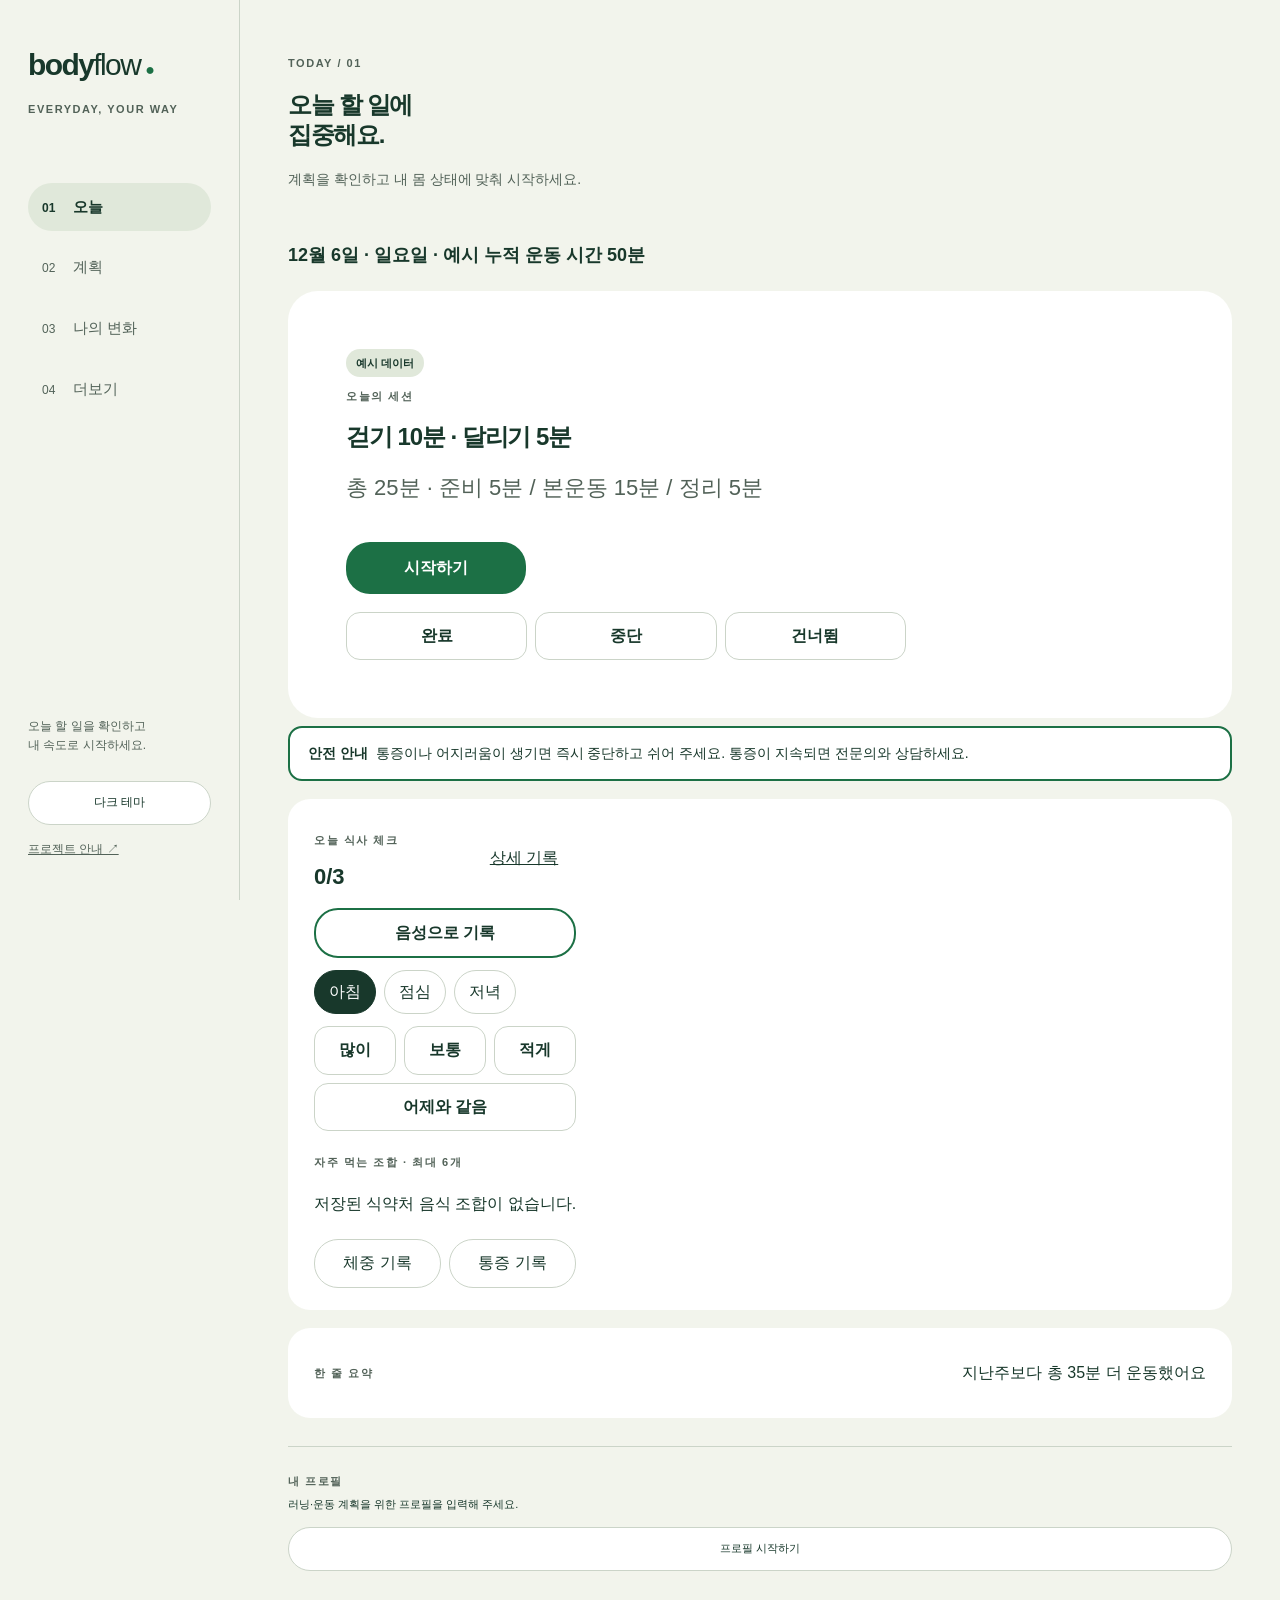
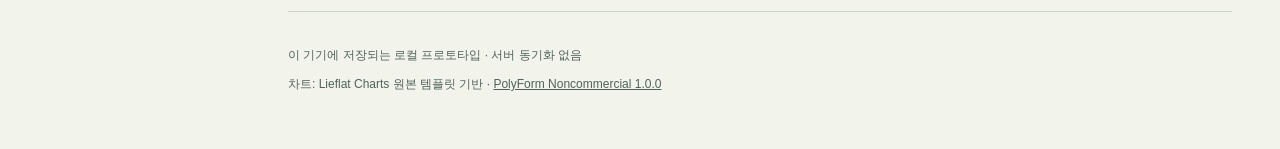
==== commit 023b0653: "feat: shorten long tabs with grouped charts and a More tab - 나의 변화: 식단·몸·운동 분류 전환, 차트는 요약 문장부터 보여주고 " ====
--- a/BodyFlow.html
+++ b/BodyFlow.html
@@ -1,6 +1,8 @@
 <!doctype html><html lang="ko" data-theme="light"><head><meta charset="utf-8"><meta name="viewport" content="width=device-width,initial-scale=1"><title>BodyFlow · 오늘의 계획</title><style>:root{--bg:#f2f4ec;--surface:#fff;--ink:#18382b;--muted:#526258;--grid:#cbd4c8;--accent:#217f50;--secondary:#55745e;--pill:#e0e8da;--data3:#768c76;color-scheme:light}html[data-theme=dark]{--bg:#101510;--surface:#182019;--ink:#eff4e8;--muted:#b2beac;--grid:#455346;--accent:#a4e95c;--secondary:#b1c9a2;--pill:#2c392a;--data3:#8fa688;color-scheme:dark}*{box-sizing:border-box}body{margin:0;background:var(--bg);color:var(--ink);font-family:Inter,'Noto Sans KR','Malgun Gothic',sans-serif;line-height:1.65}button,input{font:inherit}button,.file-label,summary{cursor:pointer}button{border:1px solid var(--grid);border-radius:24px;padding:10px 18px;min-height:44px;background:var(--surface);color:var(--ink)}button:hover{border-color:var(--accent)}button:focus-visible,a:focus-visible,summary:focus-visible,[data-tip]:focus-visible{outline:3px solid var(--accent);outline-offset:4px}a{color:inherit}button.primary{background:var(--accent);color:var(--surface);border:0;font-weight:700}html[data-theme=dark] button.primary{color:#142211}button[aria-pressed=true]{background:var(--ink);color:var(--surface);border-color:var(--ink)}.sidebar{position:fixed;inset:0 auto 0 0;width:240px;padding:40px 28px;border-right:1px solid var(--grid);display:flex;flex-direction:column}.brand{font-size:30px;font-weight:800;letter-spacing:-1.6px;text-decoration:none}.brand span{font-weight:400}.brand i{font-style:normal;color:var(--accent);font-size:16px;margin-left:5px}.eyebrow{font-size:11px;letter-spacing:.14em;color:var(--muted);font-weight:600}nav{display:grid;gap:12px;margin-top:55px}nav button{text-align:left;border:0;background:none;color:var(--muted);padding:12px 14px;font-size:12px}nav button span{font-size:15px;margin-left:14px}nav button.active{background:var(--pill);color:var(--ink);font-weight:700}.sidebar-bottom{margin-top:auto;font-size:12px;color:var(--muted)}.sidebar-bottom a{display:block;margin-top:15px}.sidebar-bottom button{margin-top:15px;width:100%}main{margin-left:240px;padding:44px 48px;max-width:1600px}header{display:flex;justify-content:space-between;align-items:center;gap:24px;padding-bottom:32px}h1{font-size:clamp(34px,4vw,52px);line-height:1.25;letter-spacing:-.055em;margin:18px 0}h2{font-size:22px;letter-spacing:-.045em;line-height:1.5;margin:8px 0}p{margin:10px 0}header p:not(.eyebrow){color:var(--muted);font-size:14px}.data-bar{border-top:1px solid var(--grid);border-bottom:1px solid var(--grid);padding:16px 0;display:flex;align-items:center;justify-content:space-between;gap:16px;font-size:13px}.data-bar span{color:var(--muted);margin-left:18px}.switch{display:flex;gap:5px;flex-wrap:wrap}.switch button{font-size:12px;min-height:38px;padding:7px 13px}.summary{display:grid;grid-template-columns:repeat(3,1fr);margin:30px 0 34px}.summary>div{padding:0 24px;border-right:1px solid var(--grid)}.summary>div:first-child{padding-left:0}.summary>div:last-child{border:0}.summary span,.summary small{display:block;font-size:12px;color:var(--muted)}.summary strong{display:block;font-size:28px;letter-spacing:-1px;margin:7px 0}.chart-grid{display:grid;grid-template-columns:repeat(2,minmax(0,1fr));gap:22px}.chart-card{background:var(--surface);border-radius:24px;padding:26px 26px 20px;min-width:0}.card-top{display:flex;align-items:center;justify-content:space-between}.chart-label{font-size:10px;letter-spacing:.14em;color:var(--muted);font-weight:700}.replay{border:0;width:40px;padding:0;min-height:40px;font-size:24px;background:transparent}.sub,.explanation,.readout{font-size:13px;color:var(--muted)}.plot{overflow:auto}.plot svg{display:block;width:100%;min-width:340px;max-height:480px}.weight-plot{max-width:780px;margin:auto}.weight-plot svg{max-height:560px}.readout{background:var(--pill);border-radius:10px;padding:10px 12px;min-height:44px;color:var(--ink)}.src{font-size:10px;letter-spacing:.09em;color:var(--muted);margin-top:20px}.explanation{margin-top:16px}details{margin-top:14px;font-size:13px}summary{font-weight:600;padding:6px 0}table{width:100%;border-collapse:collapse;font-size:12px}td,th{padding:8px 4px;text-align:left;border-bottom:1px solid var(--grid)}.recipe-story{background:var(--pill);border-radius:24px;overflow:hidden;display:flex;flex-direction:column}.recipe-story img{width:100%;aspect-ratio:1.8;object-fit:cover}.recipe-story>div{padding:22px 28px}.recipe-story h2{font-size:30px;line-height:1.3}.recipe-story p{font-size:13px}.section-controls{display:flex;justify-content:space-between;align-items:center;margin:28px 0}.next-step{padding:42px 30px;align-self:center}.next-step h2{font-size:36px}.next-step p{color:var(--muted);font-size:14px}.next-step button{margin-top:24px}footer{border-top:1px solid var(--grid);margin-top:40px;padding-top:24px;color:var(--muted);font-size:12px}footer>div{display:flex;gap:10px;flex-wrap:wrap}footer button,.file-label{font-size:12px;display:inline-flex;align-items:center;padding:10px 16px}.file-label{border:1px solid var(--grid);border-radius:24px}.file-label input{width:1px;height:1px;opacity:0}.notice:empty{display:none}.notice{padding:10px 14px;border-left:3px solid var(--accent);font-size:13px}dialog{border:1px solid var(--grid);border-radius:24px;background:var(--surface);color:var(--ink);padding:26px;max-width:520px;width:calc(100% - 32px);max-height:90vh;overflow:auto}dialog::backdrop{background:#0008}dialog p{font-size:13px;color:var(--muted)}label{display:block;font-size:13px;margin-top:12px}input:not([type=file]){display:block;width:100%;margin-top:5px;border:1px solid var(--grid);border-radius:10px;background:var(--bg);color:var(--ink);padding:10px}.form-grid{display:grid;grid-template-columns:1fr 1fr;gap:0 16px}dialog .primary{width:100%;margin-top:20px}[data-tip]{cursor:pointer}.fade{animation:fade .9s cubic-bezier(.165,.84,.44,1) both}.pop{transform-box:fill-box;transform-origin:center;animation:pop .5s cubic-bezier(.165,.84,.44,1) both}.draw{stroke-dasharray:1;stroke-dashoffset:1;animation:draw 1.2s cubic-bezier(.165,.84,.44,1) both}@keyframes fade{from{opacity:0}}@keyframes pop{from{transform:scale(0)}to{transform:none}}@keyframes draw{to{stroke-dashoffset:0}}@media(prefers-reduced-motion:reduce){.fade,.pop,.draw{animation:none!important;stroke-dasharray:none;stroke-dashoffset:0}}[hidden]{display:none!important}@media(max-width:1000px){.sidebar{width:200px;padding:30px 18px}main{margin-left:200px;padding:30px 24px}.summary strong{font-size:24px}.chart-card{padding:22px 18px}}@media(max-width:760px){.sidebar{position:static;width:auto;padding:16px 20px;border:0;border-bottom:1px solid var(--grid)}.sidebar>.eyebrow,.sidebar-bottom p,.sidebar-bottom a{display:none}.brand{font-size:25px}nav{display:flex;margin:16px 0 0;gap:4px}nav button{flex:1;padding:8px 5px;font-size:10px}nav button span{font-size:13px;margin-left:5px}.sidebar-bottom{position:absolute;right:20px;top:8px}.sidebar-bottom button{font-size:12px;padding:5px 12px}main{margin:0;padding:24px 16px}.chart-grid{grid-template-columns:1fr}h1{font-size:36px}header{align-items:flex-start;gap:8px}header>button{margin-top:18px;padding:10px 13px;font-size:12px}.data-bar{align-items:flex-start;flex-direction:column}.summary{grid-template-columns:1fr 1fr;gap:14px}.summary>div{padding:0 12px}.summary>div:last-child{grid-column:1/-1;border-top:1px solid var(--grid);padding:16px 0 0}.summary>div:last-child strong{font-size:18px}.plot svg{min-width:310px}.chart-card{padding:22px 20px}.section-controls h2{font-size:18px}.section-controls{gap:12px}.chart-card h2{font-size:21px}.next-step{padding:24px}.form-grid{gap:0 12px}}
 </style><style>.today-date{font-size:18px;font-weight:700;margin:8px 0 20px}.today-session{position:relative;background:var(--surface);border-radius:30px;padding:clamp(28px,5vw,58px);min-height:330px;display:flex;flex-direction:column;justify-content:center}.today-session h2{font-size:clamp(34px,5vw,62px);line-height:1.18;max-width:900px}.session-total{font-size:17px;color:var(--muted)}.sample-badge{display:inline-flex;align-self:flex-start;background:var(--pill);border-radius:999px;padding:5px 10px;font-size:11px;font-weight:700}.start-button{min-height:52px;align-self:flex-start;min-width:180px;margin-top:26px}.today-meals,.today-summary{display:flex;justify-content:space-between;align-items:center;gap:20px;background:var(--surface);border-radius:22px;padding:22px 26px;margin-top:18px}.today-meals strong{font-size:32px}.text-action{background:transparent;border:0;text-decoration:underline}.plan-week-list{display:grid;grid-template-columns:repeat(2,minmax(0,1fr));gap:18px}.plan-week p{border-top:1px solid var(--grid);padding-top:10px}.change-history{margin-top:22px}.profile-access{margin-top:28px;padding-top:20px;border-top:1px solid var(--grid);font-size:11px}.profile-access p{margin:5px 0}.profile-access button{width:100%;margin-top:8px}.all-charts .wide{grid-column:1/-1}@media(max-width:760px){.today-session{min-height:310px}.today-session h2{font-size:36px}.today-meals,.today-summary{padding:18px}.plan-week-list{grid-template-columns:1fr}.profile-access{display:none}}
 .adaptive-proposal{margin:18px 0 22px;border:2px solid var(--accent)}.adaptive-reason{font-size:var(--font-value);color:var(--ink);font-weight:700}.adaptive-actions{display:flex;gap:10px;flex-wrap:wrap;margin-top:18px}.adaptive-actions button{flex:1;min-width:210px}.adaptive-proposal .safety-notice{display:block}@media(max-width:760px){.adaptive-actions{display:grid}.adaptive-actions button{min-width:0}}
+.plan-settings{margin-top:18px}.plan-setting-group{margin-top:14px}.plan-setting-group>p{margin:0 0 8px;color:var(--ink);font-weight:700}.plan-settings .tap-options{grid-template-columns:repeat(2,minmax(0,1fr))}.plan-settings .tap-options button{min-height:var(--touch-min,48px)}
+.progress-groups{margin:4px 0 18px}.progress-groups button{flex:1;min-height:var(--touch-min,48px);font-size:15px}.chart-card.collapsed :is(.plot,.readout,.explanation,details,.src,.sub){display:none}.chart-toggle{margin-top:4px;width:100%;min-height:var(--touch-min,48px)}.plan-week.collapsed>p{display:none}.plan-week .week-toggle{margin-top:8px;width:100%;min-height:var(--touch-min,48px)}#more>article+article,#more>#plan-extras{margin-top:18px}#data-backup .file-label{display:inline-flex;margin-top:10px}
 </style><style>:root{--font-body:16px;--font-value:22px;--font-title:24px;--touch-min:44px;--spacing-unit:8px}html[data-preset=senior_health]{--font-body:18px;--font-value:24px;--font-title:28px;--touch-min:48px;--spacing-unit:8px}html[data-preset=diet]{--font-body:16px;--font-value:22px;--font-title:24px;--touch-min:44px;--spacing-unit:8px}body{font-size:var(--font-body)}button,.file-label,summary,input,select{min-height:var(--touch-min)}h1,h2,.today-session h2{font-size:var(--font-title)}.summary strong,.today-meals strong,.session-total{font-size:var(--font-value)}.chart-grid,.plan-week-list{gap:calc(var(--spacing-unit)*2)}.today-meals,.today-summary{gap:var(--spacing-unit)}.safety-notice{display:flex;gap:var(--spacing-unit);margin-top:var(--spacing-unit);padding:14px 18px;border:2px solid var(--accent);border-radius:14px;background:var(--surface);color:var(--ink)}html[data-preset=senior_health] header{padding-bottom:12px}html[data-preset=senior_health] header h1{margin:8px 0;font-size:var(--font-title)}html[data-preset=senior_health] header p{margin:4px 0}html[data-preset=senior_health] .today-date{margin:8px 0;font-size:var(--font-body)}html[data-preset=senior_health] .today-session{min-height:0;padding:24px}html[data-preset=senior_health] .today-session h2{margin:8px 0}html[data-preset=senior_health] .start-button{margin-top:12px;min-height:var(--touch-min)}html:not([data-preset=senior_health]) .safety-notice{font-size:14px}html[data-preset=diet] #progress .all-charts>[data-template=F2]{order:-2}html[data-preset=diet] #weight-chart .draw,html[data-preset=diet] #weight-chart circle:not(.moving-average-point){opacity:.34}#weight-chart .moving-average-line{fill:none;stroke:var(--accent);stroke-width:3;stroke-linecap:round;stroke-linejoin:round}#weight-chart .moving-average-label{fill:var(--ink);font-size:12px;font-weight:700}#weight-chart .moving-average-key{fill:var(--muted);font-size:11px}@media(max-width:760px){html[data-preset=senior_health] main{padding-top:12px}html[data-preset=senior_health] header h1 br{display:none}html[data-preset=senior_health] .today-session{padding:20px}html[data-preset=senior_health] .today-session .sample-badge{padding:3px 9px}html[data-preset=senior_health] .today-session p{margin:5px 0}}
 </style><style>html[data-theme=light]{--accent:#1c7045}.replay{width:auto;min-width:var(--touch-min);min-height:var(--touch-min);padding:6px 10px;font-size:13px;white-space:nowrap}.switch button{min-height:var(--touch-min)}.replay span{margin-left:4px}.card-top{gap:var(--spacing-unit)}html[data-preset=senior_health] .form-grid{gap:var(--spacing-unit) calc(var(--spacing-unit)*2)}html[data-preset=senior_health] .switch{gap:var(--spacing-unit)}
 </style><style>#log-dialog {
@@ -105,19 +107,19 @@
 }
 </style><style>.food-search{display:grid;gap:16px;margin-top:14px}.food-search h4{margin:0 0 8px}.food-search-row{display:grid;grid-template-columns:1fr auto;gap:8px}.food-search-row input,.food-search input{min-height:var(--touch-min);border:1px solid var(--grid);border-radius:10px;background:var(--surface);color:var(--ink);padding:0 12px;font:inherit}.food-results{display:grid;gap:8px}.food-card{border:1px solid var(--grid);border-radius:12px;padding:12px;background:var(--surface);display:grid;gap:8px}.food-card-head{display:flex;justify-content:space-between;gap:12px;align-items:start}.food-card h5{font-size:var(--font-body);margin:0}.food-values{display:flex;gap:6px 12px;flex-wrap:wrap;margin:0;color:var(--muted);font-size:14px}.source-value{display:inline-flex;gap:5px;align-items:center}.mfds-badge{border:1px solid currentColor;border-radius:999px;padding:2px 6px;font-size:11px;font-weight:700;color:var(--accent);white-space:nowrap}.combination-row{display:grid;grid-template-columns:1fr auto auto auto;align-items:center;gap:8px;border-bottom:1px solid var(--grid);padding:10px 0}.combination-row output{min-width:62px;text-align:center;font-variant-numeric:tabular-nums}.nutrition-totals{display:grid;grid-template-columns:repeat(2,minmax(0,1fr));gap:8px;background:var(--pill);padding:12px;border-radius:12px}.nutrition-totals p{margin:0;display:flex;justify-content:space-between;gap:8px}.food-empty{padding:12px;border:1px dashed var(--grid);border-radius:10px}.cache-note{font-size:13px;color:var(--muted)}@media(max-width:600px){.combination-row{grid-template-columns:1fr auto auto}.combination-row strong{grid-column:1/-1}.nutrition-totals{grid-template-columns:1fr}}
 </style></head><body>
-<aside class="sidebar"><a class="brand" href="#today">body<span>flow</span><i>●</i></a><p class="eyebrow">EVERYDAY, YOUR WAY</p><nav aria-label="주요 메뉴"><button data-tab="today" class="active">01 <span>오늘</span></button><button data-tab="plan">02 <span>계획</span></button><button data-tab="progress">03 <span>나의 변화</span></button></nav><div class="sidebar-bottom"><p>오늘 할 일을 확인하고<br>내 속도로 시작하세요.</p><button id="theme">다크 테마</button><a href="README.md">프로젝트 안내 ↗</a></div></aside>
+<aside class="sidebar"><a class="brand" href="#today">body<span>flow</span><i>●</i></a><p class="eyebrow">EVERYDAY, YOUR WAY</p><nav aria-label="주요 메뉴"><button data-tab="today" class="active">01 <span>오늘</span></button><button data-tab="plan">02 <span>계획</span></button><button data-tab="progress">03 <span>나의 변화</span></button><button data-tab="more">04 <span>더보기</span></button></nav><div class="sidebar-bottom"><p>오늘 할 일을 확인하고<br>내 속도로 시작하세요.</p><button id="theme">다크 테마</button><a href="README.md">프로젝트 안내 ↗</a></div></aside>
 <main><header><div><p class="eyebrow" id="section-tag">TODAY / 01</p><h1 id="page-title">오늘 할 일에<br>집중해요.</h1><p id="page-sub">계획을 확인하고 내 몸 상태에 맞춰 시작하세요.</p></div></header><p class="notice" id="storage-notice" role="status"></p>
 <section id="today" class="tab-panel"><aside id="recovery-banner" class="recovery-banner" hidden></aside><aside id="undo-banner" class="undo-banner" hidden><span id="undo-message"></span><button type="button" id="undo-record">직전 입력 되돌리기</button></aside><p id="today-date-week" class="today-date">오늘 날짜와 누적 운동 시간을 불러오는 중입니다.</p><article id="today-session" class="today-session" aria-labelledby="today-session-title"><span class="sample-badge">예시 데이터</span><p class="eyebrow">오늘의 세션</p><h2 id="today-session-title">세션을 불러오는 중입니다.</h2><p id="today-session-total" class="session-total"></p><button id="start-session" class="primary start-button" disabled>시작하기</button><div class="quick-session" role="group" aria-label="세션 수행 결과"><button type="button" data-quick-session="completed">완료</button><button type="button" data-quick-session="stopped">중단</button><button type="button" data-quick-session="skipped">건너뜀</button></div></article><aside id="safety-notice" class="safety-notice" aria-label="안전 안내"><strong>안전 안내</strong><span> 통증이나 어지러움이 생기면 즉시 중단하고 쉬어 주세요. 통증이 지속되면 전문의와 상담하세요.</span></aside><article class="today-meals"><div class="quick-heading"><div><p class="eyebrow">오늘 식사 체크</p><strong id="meal-check-count">—/3</strong></div><button id="open-log" class="text-action">상세 기록</button></div><button type="button" id="voice-record-open" hidden>음성으로 기록</button><div class="quick-meal-slots" role="group" aria-label="기록할 끼니"><button type="button" data-meal-slot="breakfast">아침</button><button type="button" data-meal-slot="lunch">점심</button><button type="button" data-meal-slot="dinner">저녁</button></div><div class="quick-meals" role="group" aria-label="식사 간단 기록"><button type="button" data-quick-meal="high">많이</button><button type="button" data-quick-meal="normal">보통</button><button type="button" data-quick-meal="low">적게</button><button type="button" id="copy-yesterday-meal">어제와 같음</button></div><div><p class="eyebrow">자주 먹는 조합 · 최대 6개</p><div id="frequent-combinations" class="frequent-combinations"><p>저장된 식약처 음식 조합이 없습니다.</p></div></div><div class="quick-tools"><button type="button" id="quick-weight-open">체중 기록</button><button type="button" id="quick-pain-open">통증 기록</button></div><p id="quick-record-status" role="status"></p></article><article class="today-summary" aria-labelledby="today-summary-title"><p class="eyebrow">한 줄 요약</p><p id="today-summary-title">아직 비교할 기록이 부족해요</p></article><p id="plan-load-message" class="notice" role="status"></p></section>
-<section id="plan" class="tab-panel" hidden><div class="section-controls"><div><p class="eyebrow">4주 러닝 계획 · 예시 데이터</p><h2>누적 운동 시간</h2><p id="plan-progress">계획을 불러오는 중입니다.</p></div></div><p id="adaptive-status" class="notice" role="status"></p><article id="adaptive-proposal" class="chart-card adaptive-proposal" hidden><p class="eyebrow">다음 계획 조정 제안</p><h2>기록을 반영해 계획을 바꿀까요?</h2><p id="adaptive-reason" class="adaptive-reason"></p><p id="adaptive-warning" class="safety-notice" role="alert" hidden></p><div class="adaptive-actions"><button type="button" id="adaptive-accept" class="primary">조정된 계획 사용</button><button type="button" id="adaptive-reject">이번 조정 사용하지 않기</button></div></article><div id="plan-week-list" class="plan-week-list"></div><article class="chart-card change-history"><p class="eyebrow" id="plan-history-label">계획 변경 이력 · 예시 데이터</p><h2>왜 계획이 바뀌었나요?</h2><ol id="plan-history"></ol></article><div id="plan-extras"></div></section>
-<section id="progress" class="tab-panel" hidden><div class="data-bar"><div><strong id="mode-label">예시 데이터</strong><span id="period-label"></span></div><div class="switch"><button id="demo-mode" aria-pressed="true">예시 둘러보기</button><button id="own-mode" aria-pressed="false">내 기록</button></div></div><div class="summary"><div><span>마지막 기록일 섭취</span><strong id="calorie-total">—</strong><span id="calorie-source" class="mfds-badge" hidden>식약처</span><small>kcal · 기록한 음식만 합산</small></div><div><span>최근 7일 기록</span><strong id="record-days">—</strong><small>일 · 누락은 0으로 계산하지 않아요</small></div><div><span>하루 영양 목표</span><strong>나에게 맞게</strong><small>현재 목표는 시연용 예시입니다</small></div></div><div class="section-controls"><h2>기존 차트 7종</h2><div class="switch" aria-label="체중 조회 기간"><button data-days="7" aria-pressed="true">7일</button><button data-days="30" aria-pressed="false">30일</button></div></div><div class="chart-grid all-charts">
-<article class="chart-card" data-template="L15"><div class="card-top"><span class="chart-label">TODAY / NUTRIENTS · <b class="mfds-badge">식약처</b></span><button class="replay" data-chart="nutrition-chart" aria-label="영양 그래프 다시 재생">↻</button></div><h2>영양소마다 목표가 달라요</h2><p class="sub">탄수·단백·지방 각각의 기록량 / 예시 목표</p><div class="plot"><svg id="nutrition-chart" viewBox="0 0 400 320" role="img" aria-label="영양소별 목표 대비 비율"></svg></div><p class="readout" aria-live="polite">수치를 누르거나 Tab 키로 확인하세요.</p><p class="explanation">100개의 눈금이 하루 목표를 나타냅니다. 100%를 넘는 경우 실제 비율을 숫자로 보여줍니다.</p><details><summary>데이터 표 보기</summary><div data-table="nutrition-chart"></div></details><p class="src">L15 · BALLOT TALLY · 기록 데이터</p></article>
-<article class="chart-card" data-template="F1"><div class="card-top"><span class="chart-label">LAST 7 DAYS / ENERGY · <b class="mfds-badge">식약처</b></span><button class="replay" data-chart="calories-chart" aria-label="열량 그래프 다시 재생">↻</button></div><h2 id="calories-title">기록한 날의 평균을 봐요</h2><p class="sub">최근 7일 · 한 줄 = 10 kcal · 미기록 제외</p><div class="plot"><svg id="calories-chart" viewBox="0 0 400 320" role="img" aria-label="일별 섭취 열량"></svg></div><p class="readout" aria-live="polite">수치를 선택하면 날짜와 열량을 확인할 수 있어요.</p><p class="explanation">비어 있는 날은 먹지 않은 날을 뜻하지 않아요. 마지막 부분 줄은 10 kcal 미만의 나머지를 나타냅니다.</p><details><summary>데이터 표 보기</summary><div data-table="calories-chart"></div></details><p class="src">F1 · RUNG BARS · 기록 데이터</p></article>
-<article class="chart-card" data-template="F4"><div class="card-top"><span class="chart-label">RECIPE / ENERGY MIX · <b class="mfds-badge">식약처</b></span><button class="replay" data-chart="recipe-chart" aria-label="구성비 그래프 다시 재생">↻</button></div><h2>한 그릇을 이루는 에너지</h2><p class="sub">마지막 식약처 음식 조합의 에너지 구성</p><div class="plot"><svg id="recipe-chart" viewBox="0 0 400 320" role="img" aria-label="레시피의 에너지 구성비"></svg></div><p class="readout" aria-live="polite">영양소 이름을 눌러 비율을 확인하세요.</p><p class="explanation">독립 차트 재구현 전까지 계산값은 데이터 표에서 확인할 수 있습니다.</p><details><summary>데이터 표 보기</summary><div data-table="recipe-chart"></div></details><p class="src">F4 · TICK DONUT · 식약처 구성값 계산</p></article>
-<article class="chart-card wide" data-template="F2"><div class="card-top"><span class="chart-label">BODY / WEIGHT</span><button class="replay" data-chart="weight-chart" aria-label="체중 그래프 다시 재생">↻</button></div><h2 id="weight-title">나의 체중 흐름</h2><p class="sub" id="weight-sub"></p><div class="plot weight-plot"><svg id="weight-chart" viewBox="0 0 400 320" role="img" aria-label="기간별 체중 추이"></svg></div><p class="readout" aria-live="polite">측정점을 누르면 날짜와 체중이 표시됩니다.</p><p class="explanation">점 하나는 측정 1회입니다. 미측정 날짜는 선을 끊고, 주말 측정은 빈 점으로 표시해요. 세로축은 관측 범위에 맞춰 바뀌며 체지방 변화를 의미하지 않습니다.</p><details><summary>전체 측정 기록 보기</summary><div data-table="weight-chart"></div></details><p class="src">F2 · HAIRLINE LINE · 기록 데이터</p></article>
-<article class="chart-card" data-template="F6"><div class="card-top"><span class="chart-label">WEEK ON WEEK</span><button class="replay" data-chart="activity-chart" aria-label="활동량 그래프 다시 재생">↻</button></div><h2>움직임을 따로 비교해요</h2><p class="sub">근력 / 유산소 · 이전 7일과 최근 7일 · 분</p><div class="plot"><svg id="activity-chart" viewBox="0 0 400 320" role="img" aria-label="기간별 근력과 유산소 시간 비교"></svg></div><p class="readout" aria-live="polite">오른쪽 수치를 선택해 두 기간을 비교하세요.</p><p class="explanation">한 줄은 1분입니다. 시간만으로 운동 효과를 판단하지 않아요. 아직 남기지 않은 운동은 포함되지 않습니다.</p><details><summary>데이터 표 보기</summary><div data-table="activity-chart"></div></details><p class="src">F6 · PAIRED RUNGS · 기록 데이터</p></article>
-<article class="chart-card" data-template="F7"><div class="card-top"><span class="chart-label">PLAN / WALK + RUN</span><button class="replay" data-chart="running-chart" aria-label="러닝 계획 그래프 다시 재생">↻</button></div><h2>30분을 내 속도로 나눠요</h2><p class="sub">준비 5분 → 본운동 20분 → 마무리 5분</p><div class="plot"><svg id="running-chart" viewBox="0 0 400 320" role="img" aria-label="단계별 걷기와 달리기 계획"></svg></div><p class="readout" aria-live="polite">구간 수치를 눌러 활동 시간을 확인하세요.</p><p class="explanation">본운동은 달리기 2분 + 걷기 3분을 4회 반복하는 예시입니다. 몸상태에 따라 조절하세요. 실제 타이머·GPS는 연결되지 않았습니다.</p><details><summary>구간 표 보기</summary><div data-table="running-chart"></div></details><p class="src">F7 · STACKED RUNGS · 고정 루틴 예시</p></article>
-<article class="chart-card" data-template="F5"><div class="card-top"><span class="chart-label">RUN / SPLITS</span><button class="replay" data-chart="pace-chart" aria-label="페이스 그래프 다시 재생">↻</button></div><h2>같은 거리의 속도를 읽어요</h2><p class="sub">완주한 1km 구간 · 한 눈금 = 10초/km</p><div class="plot"><svg id="pace-chart" viewBox="0 0 400 320" role="img" aria-label="러닝 구간별 페이스"></svg></div><p class="readout" aria-live="polite">행 끝의 페이스를 선택해 수치를 확인하세요.</p><p class="explanation">짧은 행이 더 빠른 페이스입니다. 마지막 0.2km는 별도로 1분 50초입니다. 전체 3.2km / 30분은 시연용 기록입니다.</p><details><summary>구간 표 보기</summary><div data-table="pace-chart"></div></details><p class="src">F5 · TICK ROWS · 고정 러닝 예시</p></article></div></section>
-<footer><p>이 기기에 저장되는 로컬 프로토타입 · 서버 동기화 없음</p><div><button id="export-data">내 기록 JSON 내보내기</button><label class="file-label">기록 불러오기<input type="file" id="import-data" accept="application/json,.json"></label></div><p>차트: Lieflat Charts 원본 템플릿 기반 · <a href="reference/lieflat-charts/LICENSE">PolyForm Noncommercial 1.0.0</a></p></footer></main>
+<section id="plan" class="tab-panel" hidden><div class="section-controls"><div><p class="eyebrow">4주 러닝 계획 · 예시 데이터</p><h2>누적 운동 시간</h2><p id="plan-progress">계획을 불러오는 중입니다.</p></div></div><p id="adaptive-status" class="notice" role="status"></p><article id="adaptive-proposal" class="chart-card adaptive-proposal" hidden><p class="eyebrow">다음 계획 조정 제안</p><h2>기록을 반영해 계획을 바꿀까요?</h2><p id="adaptive-reason" class="adaptive-reason"></p><p id="adaptive-warning" class="safety-notice" role="alert" hidden></p><div class="adaptive-actions"><button type="button" id="adaptive-accept" class="primary">조정된 계획 사용</button><button type="button" id="adaptive-reject">이번 조정 사용하지 않기</button></div></article><div id="plan-week-list" class="plan-week-list"></div><article class="chart-card change-history"><p class="eyebrow" id="plan-history-label">계획 변경 이력 · 예시 데이터</p><h2>왜 계획이 바뀌었나요?</h2><ol id="plan-history"></ol></article></section><section id="more" class="tab-panel" hidden><article id="plan-settings" class="chart-card plan-settings"><p class="eyebrow">내 계획 설정</p><h2>달리기 사이에 얼마나 걸을까요?</h2><div class="plan-setting-group" role="group" aria-label="걷기 구간 최소 시간"><p>달리기 사이 걷기 최소</p><div class="tap-options"><button type="button" data-plan-walk="1" aria-pressed="true">1분</button><button type="button" data-plan-walk="2" aria-pressed="false">2분</button></div></div><p id="plan-settings-note" class="sub"></p></article><article id="data-backup" class="chart-card"><p class="eyebrow">기록 백업</p><h2>내 기록을 파일로 보관해요</h2><p class="sub">기록은 이 기기의 브라우저에만 저장돼요. 브라우저 데이터를 지우기 전에 파일로 내보내 두세요.</p><div><button id="export-data">내 기록 JSON 내보내기</button><label class="file-label">기록 불러오기<input type="file" id="import-data" accept="application/json,.json"></label></div></article><div id="plan-extras"></div></section>
+<section id="progress" class="tab-panel" hidden><div class="data-bar"><div><strong id="mode-label">예시 데이터</strong><span id="period-label"></span></div><div class="switch"><button id="demo-mode" aria-pressed="true">예시 둘러보기</button><button id="own-mode" aria-pressed="false">내 기록</button></div></div><div class="progress-groups switch" role="group" aria-label="나의 변화 분류"><button type="button" data-group-tab="diet" aria-pressed="true">식단</button><button type="button" data-group-tab="body" aria-pressed="false">몸</button><button type="button" data-group-tab="move" aria-pressed="false">운동</button></div><div class="summary" data-group="diet"><div><span>마지막 기록일 섭취</span><strong id="calorie-total">—</strong><span id="calorie-source" class="mfds-badge" hidden>식약처</span><small>kcal · 기록한 음식만 합산</small></div><div><span>최근 7일 기록</span><strong id="record-days">—</strong><small>일 · 누락은 0으로 계산하지 않아요</small></div><div><span>하루 영양 목표</span><strong>나에게 맞게</strong><small>현재 목표는 시연용 예시입니다</small></div></div><div class="section-controls"><h2 id="group-title">식단 그래프</h2><div class="switch" id="weight-period" aria-label="체중 조회 기간"><button data-days="7" aria-pressed="true">7일</button><button data-days="30" aria-pressed="false">30일</button></div></div><div class="chart-grid all-charts">
+<article data-group="diet" class="chart-card" data-template="L15"><div class="card-top"><span class="chart-label">TODAY / NUTRIENTS · <b class="mfds-badge">식약처</b></span><button class="replay" data-chart="nutrition-chart" aria-label="영양 그래프 다시 재생">↻</button></div><h2>영양소마다 목표가 달라요</h2><p class="sub">탄수·단백·지방 각각의 기록량 / 예시 목표</p><div class="plot"><svg id="nutrition-chart" viewBox="0 0 400 320" role="img" aria-label="영양소별 목표 대비 비율"></svg></div><p class="readout" aria-live="polite">수치를 누르거나 Tab 키로 확인하세요.</p><p class="explanation">100개의 눈금이 하루 목표를 나타냅니다. 100%를 넘는 경우 실제 비율을 숫자로 보여줍니다.</p><details><summary>데이터 표 보기</summary><div data-table="nutrition-chart"></div></details><p class="src">L15 · BALLOT TALLY · 기록 데이터</p></article>
+<article data-group="diet" class="chart-card" data-template="F1"><div class="card-top"><span class="chart-label">LAST 7 DAYS / ENERGY · <b class="mfds-badge">식약처</b></span><button class="replay" data-chart="calories-chart" aria-label="열량 그래프 다시 재생">↻</button></div><h2 id="calories-title">기록한 날의 평균을 봐요</h2><p class="sub">최근 7일 · 한 줄 = 10 kcal · 미기록 제외</p><div class="plot"><svg id="calories-chart" viewBox="0 0 400 320" role="img" aria-label="일별 섭취 열량"></svg></div><p class="readout" aria-live="polite">수치를 선택하면 날짜와 열량을 확인할 수 있어요.</p><p class="explanation">비어 있는 날은 먹지 않은 날을 뜻하지 않아요. 마지막 부분 줄은 10 kcal 미만의 나머지를 나타냅니다.</p><details><summary>데이터 표 보기</summary><div data-table="calories-chart"></div></details><p class="src">F1 · RUNG BARS · 기록 데이터</p></article>
+<article data-group="diet" class="chart-card" data-template="F4"><div class="card-top"><span class="chart-label">RECIPE / ENERGY MIX · <b class="mfds-badge">식약처</b></span><button class="replay" data-chart="recipe-chart" aria-label="구성비 그래프 다시 재생">↻</button></div><h2>한 그릇을 이루는 에너지</h2><p class="sub">마지막 식약처 음식 조합의 에너지 구성</p><div class="plot"><svg id="recipe-chart" viewBox="0 0 400 320" role="img" aria-label="레시피의 에너지 구성비"></svg></div><p class="readout" aria-live="polite">영양소 이름을 눌러 비율을 확인하세요.</p><p class="explanation">독립 차트 재구현 전까지 계산값은 데이터 표에서 확인할 수 있습니다.</p><details><summary>데이터 표 보기</summary><div data-table="recipe-chart"></div></details><p class="src">F4 · TICK DONUT · 식약처 구성값 계산</p></article>
+<article data-group="body" class="chart-card wide" data-template="F2"><div class="card-top"><span class="chart-label">BODY / WEIGHT</span><button class="replay" data-chart="weight-chart" aria-label="체중 그래프 다시 재생">↻</button></div><h2 id="weight-title">나의 체중 흐름</h2><p class="sub" id="weight-sub"></p><div class="plot weight-plot"><svg id="weight-chart" viewBox="0 0 400 320" role="img" aria-label="기간별 체중 추이"></svg></div><p class="readout" aria-live="polite">측정점을 누르면 날짜와 체중이 표시됩니다.</p><p class="explanation">점 하나는 측정 1회입니다. 미측정 날짜는 선을 끊고, 주말 측정은 빈 점으로 표시해요. 세로축은 관측 범위에 맞춰 바뀌며 체지방 변화를 의미하지 않습니다.</p><details><summary>전체 측정 기록 보기</summary><div data-table="weight-chart"></div></details><p class="src">F2 · HAIRLINE LINE · 기록 데이터</p></article>
+<article data-group="move" class="chart-card" data-template="F6"><div class="card-top"><span class="chart-label">WEEK ON WEEK</span><button class="replay" data-chart="activity-chart" aria-label="활동량 그래프 다시 재생">↻</button></div><h2>움직임을 따로 비교해요</h2><p class="sub">근력 / 유산소 · 이전 7일과 최근 7일 · 분</p><div class="plot"><svg id="activity-chart" viewBox="0 0 400 320" role="img" aria-label="기간별 근력과 유산소 시간 비교"></svg></div><p class="readout" aria-live="polite">오른쪽 수치를 선택해 두 기간을 비교하세요.</p><p class="explanation">한 줄은 1분입니다. 시간만으로 운동 효과를 판단하지 않아요. 아직 남기지 않은 운동은 포함되지 않습니다.</p><details><summary>데이터 표 보기</summary><div data-table="activity-chart"></div></details><p class="src">F6 · PAIRED RUNGS · 기록 데이터</p></article>
+<article data-group="move" class="chart-card" data-template="F7"><div class="card-top"><span class="chart-label">PLAN / WALK + RUN</span><button class="replay" data-chart="running-chart" aria-label="러닝 계획 그래프 다시 재생">↻</button></div><h2>30분을 내 속도로 나눠요</h2><p class="sub">준비 5분 → 본운동 20분 → 마무리 5분</p><div class="plot"><svg id="running-chart" viewBox="0 0 400 320" role="img" aria-label="단계별 걷기와 달리기 계획"></svg></div><p class="readout" aria-live="polite">구간 수치를 눌러 활동 시간을 확인하세요.</p><p class="explanation">본운동은 달리기 2분 + 걷기 3분을 4회 반복하는 예시입니다. 몸상태에 따라 조절하세요. 실제 타이머·GPS는 연결되지 않았습니다.</p><details><summary>구간 표 보기</summary><div data-table="running-chart"></div></details><p class="src">F7 · STACKED RUNGS · 고정 루틴 예시</p></article>
+<article data-group="move" class="chart-card" data-template="F5"><div class="card-top"><span class="chart-label">RUN / SPLITS</span><button class="replay" data-chart="pace-chart" aria-label="페이스 그래프 다시 재생">↻</button></div><h2>같은 거리의 속도를 읽어요</h2><p class="sub">완주한 1km 구간 · 한 눈금 = 10초/km</p><div class="plot"><svg id="pace-chart" viewBox="0 0 400 320" role="img" aria-label="러닝 구간별 페이스"></svg></div><p class="readout" aria-live="polite">행 끝의 페이스를 선택해 수치를 확인하세요.</p><p class="explanation">짧은 행이 더 빠른 페이스입니다. 마지막 0.2km는 별도로 1분 50초입니다. 전체 3.2km / 30분은 시연용 기록입니다.</p><details><summary>구간 표 보기</summary><div data-table="pace-chart"></div></details><p class="src">F5 · TICK ROWS · 고정 러닝 예시</p></article></div></section>
+<footer><p>이 기기에 저장되는 로컬 프로토타입 · 서버 동기화 없음</p><p>차트: Lieflat Charts 원본 템플릿 기반 · <a href="reference/lieflat-charts/LICENSE">PolyForm Noncommercial 1.0.0</a></p></footer></main>
 <dialog id="session-dialog"><div class="card-top"><h2 id="session-dialog-title">오늘의 세션</h2><button type="button" id="close-session" aria-label="세션 안내 닫기">×</button></div><span class="sample-badge">예시 데이터</span><div id="session-dialog-content"></div></dialog>
 <dialog id="quick-weight-dialog" aria-labelledby="quick-weight-title"><div class="card-top"><h2 id="quick-weight-title">체중 기록</h2><button type="button" id="quick-weight-close">× 닫기</button></div><div class="weight-stepper"><button type="button" id="quick-weight-minus">− <span>0.1 kg</span></button><output id="quick-weight-value">—</output><button type="button" id="quick-weight-plus">+ <span>0.1 kg</span></button></div><input id="quick-weight-range" type="range" min="20" max="400" step="0.1" aria-label="체중 슬라이더"><details><summary>숫자로 입력</summary><label>체중 (kg)<input id="quick-weight-number" type="number" min="20" max="400" step="0.1" inputmode="decimal"></label></details><button type="button" id="quick-weight-save" class="primary">체중 저장</button><p id="quick-weight-message" role="status"></p></dialog>
 <dialog id="quick-check-dialog" aria-labelledby="quick-check-title"><div class="card-top"><h2 id="quick-check-title">통증 기록</h2><button type="button" id="quick-check-close">× 닫기</button></div><section id="quick-rpe-section" hidden><label for="quick-rpe-range">수행 후 힘든 정도 <output id="quick-rpe-value">5</output> / 10</label><input id="quick-rpe-range" type="range" min="1" max="10" step="1" value="5"><p>슬라이더를 한 번 조절하면 세션 완료가 저장됩니다.</p></section><p id="quick-pain-prompt">지금 불편한 부위가 있나요?</p><div class="quick-body-picker" role="group" aria-label="통증 부위"><svg viewBox="0 0 160 300" aria-label="부위 선택용 인체 실루엣" role="img"><circle cx="80" cy="30" r="20"/><path d="M50 62 Q80 48 110 62 L102 154 116 266 91 266 80 170 69 266 44 266 58 154Z"/><path d="M52 70 22 151 38 158 67 96M108 70l30 81-16 7-29-62"/></svg><button type="button" data-quick-pain="shoulder">어깨</button><button type="button" data-quick-pain="back">허리</button><button type="button" data-quick-pain="knee">무릎</button><button type="button" data-quick-pain="ankle">발목</button><button type="button" data-quick-pain="none">없음</button></div><div id="quick-pain-intensity" class="tap-options three" role="group" aria-label="통증 강도" hidden><button type="button" data-quick-intensity="slight">약간</button><button type="button" data-quick-intensity="moderate">보통</button><button type="button" data-quick-intensity="severe">심함</button></div><p id="quick-check-message" role="status"></p></dialog>
@@ -292,9 +294,9 @@
 }
 
 function drawRunning(s){
-const D=[['준비',[5,0,0]],['본운동',[12,8,0]],['마무리',[5,0,0]]];const SHADE=[SECOND,INK,MUTED];const SEG=['걷기','달리기','기타'];
-
-  const x0=i=>70+i*128,base=262,step=9,HW=15;
+const info=runningStages();if(!info.stages)return emptyChart(s);const D=info.stages;const SHADE=[SECOND,INK,MUTED];const SEG=['걷기','달리기','준비·정리'];
+
+  const x0=i=>70+i*128,base=262,step=Math.min(9,225/Math.max(25,...D.map(([,segs])=>segs[0]+segs[1]+segs[2]))),HW=15;
   D.forEach(([name,segs],i)=>{
     const x=x0(i);let k0=0;
     segs.forEach((v,si)=>{if(!v)return;
@@ -319,7 +321,7 @@
   el(s,'line',{x1:36,y1:base+4,x2:364,y2:base+4,stroke:GRID,'stroke-width':.8,class:'fade'});
   txt(s,{x:200,y:306,'font-size':11,'font-weight':600,fill:MUTED,'text-anchor':'middle',
     'letter-spacing':'.12em',class:'fade',style:'animation-delay:1.1s'},
-    '한 줄 = 1분 · 걷기 22분 / 달리기 8분');
+    `한 줄 = 1분 · 걷기 ${D.reduce((sum,[,segs])=>sum+segs[0],0)}분 / 달리기 ${D.reduce((sum,[,segs])=>sum+segs[1],0)}분`+(D.some(([,segs])=>segs[2])?` / 준비·정리 ${D.reduce((sum,[,segs])=>sum+segs[2],0)}분`:''));
 }
 
 function drawNutrition(s){
@@ -442,6 +444,10 @@
 (function(root,factory){const api=factory();if(typeof module==='object'&&module.exports)module.exports=api;else root.BodyFlowPrescription=api;})(typeof globalThis!=='undefined'?globalThis:this,function(){
   const DAY_NUMBER={monday:1,tuesday:2,wednesday:3,thursday:4,friday:5,saturday:6,sunday:7};
   const round=value=>Math.round(value*100)/100;
+  // 계획 설정: 사용자는 안전 규칙보다 더 조심스러운 쪽으로만 고를 수 있다.
+  // 늘리는 속도는 기본(주 10%)만 둔다. 더 느린 속도는 회복 주간 80%와 겹쳐 4주마다 운동량이 줄어든다.
+  const GROWTH={standard:1.1},RECOVERY=.8,MIN_WALK_OPTIONS=[1,2],DEFAULT_SETTINGS={growth:'standard',minWalk:1};
+  function normalizeSettings(settings){const value=settings??DEFAULT_SETTINGS;if(!value||typeof value!=='object'||!Object.hasOwn(GROWTH,value.growth)||!MIN_WALK_OPTIONS.includes(value.minWalk))throw Error('계획 설정 값을 확인해 주세요.');return {growth:value.growth,minWalk:value.minWalk};}
   const clone=value=>JSON.parse(JSON.stringify(value));
 
   function validateProfile(profile){
@@ -463,7 +469,8 @@
   ];}
   function makeSession(day,type,warmup,blocks,cooldown,rpe,note){return {day,type,warmup_min:round(warmup),blocks, cooldown_min:round(cooldown),target_cadence:type==='run'?'170-180 spm':'해당 없음',target_rpe:rpe,note};}
 
-  function firstWeek(profile){
+  function firstWeek(profile,settings){
+    const {minWalk}=normalizeSettings(settings);
     const novice=profile.running_experience==='none'||profile.goal==='senior_health';
     const knee=profile.pain_areas.includes('knee');
     const bmi=profile.weight_kg/((profile.height_cm/100)**2);
@@ -471,8 +478,9 @@
     let run=novice?1:5,walk=novice?2:1,repeats=novice?4:3,warmup=5,cooldown=5,strengthMain=9;
     if(highBmi&&novice){run=.75;walk=2.25;repeats=3;warmup=4;cooldown=4;strengthMain=8;}
     if(knee){run=.5;walk=2.5;repeats=3;warmup=4;cooldown=4;strengthMain=7;}
+    if(walk<minWalk){run=Math.max(0,run+walk-minWalk);walk=minWalk;}
     const runRpe=profile.goal==='senior_health'||knee?'3-4':'4-5';
-    const runNote=knee?'무릎 불편을 반영해 달리기 비율과 총 시간을 낮췄어요. 불편이 커지면 걷기로 전환하세요.':novice?'달리기 1분과 걷기 2분을 번갈아 진행하세요.':'속도를 올리기보다 대화 가능한 RPE를 유지하세요.';
+    const runNote=knee?'무릎 불편을 반영해 달리기 비율과 총 시간을 낮췄어요. 불편이 커지면 걷기로 전환하세요.':novice?`달리기 ${run}분과 걷기 ${walk}분을 번갈아 진행하세요.`:'속도를 올리기보다 대화 가능한 RPE를 유지하세요.';
     return {week:1,isRecoveryWeek:false,sessions:[
       makeSession('monday','run',warmup,intervalBlocks(run,walk,repeats),cooldown,runRpe,runNote),
       makeSession('wednesday','strength',3,strengthBlocks(strengthMain),3,'3-4','맨몸 동작을 천천히 수행하고 통증이 생기는 동작은 중단하세요.'),
@@ -482,23 +490,35 @@
   }
 
   function scaledBlock(block,factor){return {...block,minutes:round(block.minutes*factor)};}
-  function nextWeek(previous,weekNumber){
-    const recovery=weekNumber%4===0,factor=recovery?.75:1.08;
+  function activeWeek(week){return week.isRestWeek?week.resumeFrom:week;}
+  // 달리기 다음 걷기 구간이 최소 시간보다 짧으면 두 구간 합은 그대로 두고 달리기에서 옮긴다.
+  function enforceMinWalk(week,minWalk){for(const session of week.sessions){if(session.type!=='run')continue;const blocks=session.blocks;for(let i=0;i<blocks.length-1;i++)if(blocks[i].activity==='run'&&blocks[i+1].activity==='walk'&&blocks[i+1].minutes<minWalk-1e-9){const pair=round(blocks[i].minutes+blocks[i+1].minutes),walk=Math.min(pair,minWalk);blocks[i+1].minutes=round(walk);blocks[i].minutes=round(pair-walk);}}return week;}
+  const walkOnly=week=>({...week,sessions:week.sessions.map(session=>session.type==='run'?{...session,blocks:session.blocks.map(block=>block.activity==='run'?{...block,activity:'walk'}:block)}:session)});
+  function nextWeek(previous,weekNumber,settings){
+    const {growth,minWalk}=normalizeSettings(settings),recovery=weekNumber%4===0;
+    if(previous.isRestWeek){
+      const resumed=walkOnly(clone(previous.resumeFrom)),note='쉬는 주간 뒤라 달리기 없이 걷기로 이어가요.';
+      const base=recovery?scaleWeekTo(resumed,round(weekMinutes(resumed)*RECOVERY)):resumed;
+      return {week:weekNumber,isRecoveryWeek:recovery,sessions:base.sessions.map(session=>session.type==='run'?{...session,note}:session)};
+    }
+    const factor=recovery?RECOVERY:GROWTH[growth];
     const sessions=previous.sessions.map(session=>{
       let blocks=session.blocks.map(block=>scaledBlock(block,factor));
       if(!recovery&&session.type==='run'){
         for(let i=0;i<blocks.length-1;i++)if(blocks[i].activity==='run'&&blocks[i+1].activity==='walk'){
           const previousRun=session.blocks[i].minutes,total=blocks[i].minutes+blocks[i+1].minutes;
           const oldRatio=session.blocks[i].minutes/(session.blocks[i].minutes+session.blocks[i+1].minutes);
-          const proposed=Math.min(total*(oldRatio+.04),previousRun*1.4);
+          const proposed=Math.max(0,Math.min(total*(oldRatio+.04),previousRun*1.4,total-minWalk));
           blocks[i].minutes=round(proposed);blocks[i+1].minutes=round(total-proposed);
         }
       }
       const note=recovery?'회복 주간이라 직전 주보다 전체 시간을 줄였어요.':session.note;
       return {...session,warmup_min:round(session.warmup_min*factor),blocks,cooldown_min:round(session.cooldown_min*factor),note};
     });
-    return {week:weekNumber,isRecoveryWeek:recovery,sessions};
-  }
+    return capTotal(enforceMinWalk({week:weekNumber,isRecoveryWeek:recovery,sessions},minWalk),weekMinutes(previous)*factor);
+  }
+  // 구간별 반올림이 쌓여 주간 합계가 상한(증가 10%·회복 80%)을 넘지 않도록, 넘은 만큼을 달리기가 아닌 가장 긴 구간에서 뺀다.
+  function capTotal(week,limit){const cap=Math.floor(limit*100+1e-6)/100,over=round(weekMinutes(week)-cap);if(over<=0)return week;const blocks=week.sessions.flatMap(session=>session.blocks).filter(block=>block.activity!=='run');if(!blocks.length)return week;const largest=blocks.reduce((max,block)=>block.minutes>max.minutes?block:max);largest.minutes=round(largest.minutes-over);return week;}
 
   function assertWeekShape(week){
     if(!week||!Number.isInteger(week.week)||!Array.isArray(week.sessions))throw Error('완료 주차 형식을 확인해 주세요.');
@@ -508,12 +528,13 @@
     if(runDays.some((day,index)=>index&&day-runDays[index-1]===1))throw Error('러닝 세션을 연속된 날에 배치할 수 없습니다.');
   }
 
-  function generatePlan(profile){validateProfile(profile);const weeks=[firstWeek(profile)];for(let week=2;week<=4;week++)weeks.push(nextWeek(weeks.at(-1),week));return weeks;}
-  function extendPlan(completedWeeks,recentLogs){
+  function generatePlan(profile,settings){validateProfile(profile);const weeks=[firstWeek(profile,settings)];for(let week=2;week<=4;week++)weeks.push(nextWeek(weeks.at(-1),week,settings));return weeks;}
+  function firstRunMinutes(profile,settings){validateProfile(profile);return firstWeek(profile,settings).sessions.find(session=>session.type==='run').blocks.find(block=>block.activity==='run').minutes;}
+  function extendPlan(completedWeeks,recentLogs,options={}){
     if(!Array.isArray(completedWeeks)||!completedWeeks.length)throw Error('완료한 주차 계획이 필요합니다.');
     if(!Array.isArray(recentLogs))throw Error('최근 수행 기록은 배열이어야 합니다.');
     completedWeeks.forEach(assertWeekShape);
-    const result=[];let previous=clone(completedWeeks.at(-1));for(let i=0;i<4;i++){previous=i===0&&recentLogs.length?adjustNextWeek(previous,recentLogs).after:nextWeek(previous,previous.week+1);result.push(previous);}return result;
+    const result=[];let previous=clone(completedWeeks.at(-1));for(let i=0;i<4;i++){previous=i===0&&recentLogs.length?adjustNextWeek(previous,recentLogs,undefined,options).after:nextWeek(previous,previous.week+1,options.settings);result.push(previous);}return result;
   }
   function repeatWeek(plan,weekIndex){
     if(!Array.isArray(plan)||!Number.isInteger(weekIndex)||weekIndex<0||weekIndex>=plan.length)throw Error('반복할 주차를 확인해 주세요.');
@@ -526,26 +547,40 @@
   function validLogDate(date){return typeof date==='string'&&/^\d{4}-\d{2}-\d{2}$/.test(date)&&Number.isFinite(Date.parse(date+'T12:00:00Z'))&&new Date(date+'T12:00:00Z').toISOString().slice(0,10)===date;}
   function validateSessionLogs(logs){
     if(!Array.isArray(logs))throw Error('수행 기록은 배열이어야 합니다.');const seen=new Set();
-    return logs.map(log=>{if(!log||Object.keys(log).length!==5||!['date','sessionId','status','rpe','pain'].every(key=>Object.hasOwn(log,key))||!validLogDate(log.date)||typeof log.sessionId!=='string'||!log.sessionId.trim()||seen.has(log.sessionId)||!['done','stopped','skipped'].includes(log.status))throw Error('수행 기록 형식을 확인해 주세요.');seen.add(log.sessionId);if(log.rpe!==null&&log.rpe!==undefined&&(!Number.isInteger(log.rpe)||log.rpe<1||log.rpe>10))throw Error('수행 RPE는 1~10 정수여야 합니다.');if(log.status==='done'&&(log.rpe===null||log.rpe===undefined))throw Error('완료한 세션의 RPE가 필요합니다.');if(log.pain!==null&&log.pain!==undefined&&(Object.keys(log.pain).length!==2||!Object.hasOwn(log.pain,'area')||!Object.hasOwn(log.pain,'level')||!Object.hasOwn(AREA_LABEL,log.pain.area)||!['slight','moderate','severe'].includes(log.pain.level)))throw Error('통증 부위와 강도를 확인해 주세요.');return {date:log.date,sessionId:log.sessionId,status:log.status,rpe:log.rpe??null,pain:log.pain?{area:log.pain.area,level:log.pain.level}:null}}).sort((a,b)=>a.date.localeCompare(b.date)||a.sessionId.localeCompare(b.sessionId));
+    return logs.map(log=>{if(!log||Object.keys(log).length!==5||!['date','sessionId','status','rpe','pain'].every(key=>Object.hasOwn(log,key))||!validLogDate(log.date)||typeof log.sessionId!=='string'||!log.sessionId.trim()||seen.has(log.sessionId)||!['done','stopped','skipped'].includes(log.status))throw Error('수행 기록 형식을 확인해 주세요.');seen.add(log.sessionId);if(log.rpe!==null&&log.rpe!==undefined&&(!Number.isInteger(log.rpe)||log.rpe<1||log.rpe>10))throw Error('수행 RPE는 1~10 정수여야 합니다.');if(log.status==='done'&&(log.rpe===null||log.rpe===undefined))throw Error('완료한 세션의 RPE가 필요합니다.');const pains=log.pain===null||log.pain===undefined?[]:Array.isArray(log.pain)?log.pain:[log.pain];if((Array.isArray(log.pain)&&log.pain.length<2)||pains.some(item=>!item||Object.keys(item).length!==2||!Object.hasOwn(item,'area')||!Object.hasOwn(item,'level')||!Object.hasOwn(AREA_LABEL,item.area)||!['slight','moderate','severe'].includes(item.level))||new Set(pains.map(item=>item.area)).size!==pains.length)throw Error('통증 부위와 강도를 확인해 주세요.');const pain=pains.map(item=>({area:item.area,level:item.level}));return {date:log.date,sessionId:log.sessionId,status:log.status,rpe:log.rpe??null,pain:pain.length>1?pain:pain[0]??null}}).sort((a,b)=>a.date.localeCompare(b.date)||a.sessionId.localeCompare(b.sessionId));
   }
   function scaleWeekTo(week,target){const result=clone(week),factor=target/weekMinutes(result);for(const session of result.sessions){session.warmup_min=round(session.warmup_min*factor);session.cooldown_min=round(session.cooldown_min*factor);session.blocks=session.blocks.map(block=>scaledBlock(block,factor));}const last=result.sessions.at(-1).blocks.at(-1);last.minutes=round(last.minutes+round(target-weekMinutes(result)));return result;}
+  const painsOf=log=>log.pain?[].concat(log.pain):[];
+  function joinAreas(areas){const labels=areas.map(area=>AREA_LABEL[area]);if(labels.length<2)return labels[0]||'';const last=labels.pop(),before=labels.at(-1),code=before.charCodeAt(before.length-1)-0xAC00;return labels.slice(0,-1).map(label=>label+', ').join('')+before+(code>=0&&code<11172&&code%28?'과 ':'와 ')+last;}
+  const FULL_REST_REASON='여러 곳이 아프시네요. 이번 주는 쉬시고, 계속 아프면 병원에 한번 가보세요';
   function averageRpe(logs){const values=logs.filter(log=>log.rpe!==null&&log.status!=='skipped').map(log=>log.rpe);return values.length?values.reduce((sum,value)=>sum+value,0)/values.length:null;}
   function addNote(week,reason){return {...week,sessions:week.sessions.map(session=>({...session,note:reason+' '+session.note}))};}
-  function adjustNextWeek(previous,logs,asOfDate){
+  const REENTRY_REASON='최근 2주 동안 통증 기록이 없어 처음 시작할 때의 달리기 시간으로 다시 달리기를 넣어요.';
+  // 통증 조정·쉬는 주간으로 걷기가 된 달리기 자리(짝수 위치의 걷기 구간)가 있는지
+  const hasConvertedRun=week=>week.sessions.some(session=>session.type==='run'&&session.blocks.some((block,index)=>index%2===0&&block.activity==='walk'&&session.blocks[index+1]?.activity==='walk'));
+  function reenterRuns(week,startRun,minWalk){for(const session of week.sessions){if(session.type!=='run')continue;const blocks=session.blocks;for(let i=0;i+1<blocks.length;i+=2)if(blocks[i].activity==='walk'&&blocks[i+1].activity==='walk'){const pair=round(blocks[i].minutes+blocks[i+1].minutes),run=Math.min(startRun,Math.max(0,pair-minWalk));blocks[i]={activity:'run',minutes:round(run)};blocks[i+1].minutes=round(pair-run);}}return week;}
+  function adjustNextWeek(previous,logs,asOfDate,options={}){
+    const settings=normalizeSettings(options.settings);
     assertWeekShape(previous);const validated=validateSessionLogs(logs),end=asOfDate??validated.at(-1)?.date;if(!validLogDate(end))throw Error('조정 기준 날짜가 필요합니다.');
-    const endTime=Date.parse(end+'T12:00:00Z'),age=log=>(endTime-Date.parse(log.date+'T12:00:00Z'))/86400000,recent=validated.filter(log=>age(log)>=0&&age(log)<14),current=recent.filter(log=>age(log)<7),prior=recent.filter(log=>age(log)>=7),baseline=nextWeek(previous,previous.week+1);
-    const severeAreas=[...new Set(recent.filter(log=>log.pain?.level==='severe').map(log=>log.pain.area))],counts={};for(const log of recent)if(log.pain)counts[log.pain.area]=(counts[log.pain.area]||0)+1;const repeated=Object.entries(counts).filter(([,count])=>count>=3).sort((a,b)=>b[1]-a[1]||a[0].localeCompare(b[0]))[0];
+    const endTime=Date.parse(end+'T12:00:00Z'),age=log=>(endTime-Date.parse(log.date+'T12:00:00Z'))/86400000,recent=validated.filter(log=>age(log)>=0&&age(log)<14),current=recent.filter(log=>age(log)<7),prior=recent.filter(log=>age(log)>=7),baseline=nextWeek(previous,previous.week+1,settings),reference=activeWeek(previous);
+    const areaOrder=Object.keys(AREA_LABEL),byOrder=(a,b)=>areaOrder.indexOf(a)-areaOrder.indexOf(b),handled=previous.painHandledThrough,fresh=log=>!handled||log.date>handled,currentAreas=[...new Set(current.filter(fresh).flatMap(painsOf).map(item=>item.area))].sort(byOrder);
+    const severeAreas=[...new Set(recent.filter(fresh).flatMap(painsOf).filter(item=>item.level==='severe').map(item=>item.area))].sort(byOrder),counts={};for(const log of recent)for(const item of painsOf(log))counts[item.area]=(counts[item.area]||0)+1;const freshAreas=new Set(recent.filter(fresh).flatMap(painsOf).map(item=>item.area)),repeatedAreas=Object.keys(counts).filter(area=>counts[area]>=3&&freshAreas.has(area)&&!severeAreas.includes(area)).sort(byOrder);
     const averages=[averageRpe(prior),averageRpe(current)],skipped=current.filter(log=>log.status==='skipped').length;let rule=null,reason='',after=clone(baseline);
-    if(severeAreas.length){rule=1;after=scaleWeekTo(after,Math.min(weekMinutes(previous),weekMinutes(after)));after.sessions=after.sessions.map(session=>({...session,blocks:session.blocks.map(block=>session.type==='run'&&block.activity==='run'?{...block,activity:'walk'}:session.type==='strength'&&(MOVEMENT_AREAS[block.activity]||[]).some(area=>severeAreas.includes(area))?{...block,activity:'seated_hand_squeeze'}:block)}));reason=`${severeAreas.map(area=>AREA_LABEL[area]).join('·')}에 심한 통증이 기록되어 다음 계획의 러닝을 모두 걷기로 바꾸고 해당 부위를 쓰는 근력 동작을 제외했어요.`;}
-    else if(repeated){rule=2;after=scaleWeekTo(after,round(weekMinutes(previous)*.8));for(const session of after.sessions.filter(session=>session.type==='run')){const main=session.blocks.reduce((sum,block)=>sum+block.minutes,0);let run=session.blocks.filter(block=>block.activity==='run').reduce((sum,block)=>sum+block.minutes,0);for(const block of session.blocks.filter(block=>block.activity==='run').sort((a,b)=>b.minutes-a.minutes)){if(run<=main*.25+1e-9)break;run-=block.minutes;block.activity='walk';}}reason=`${AREA_LABEL[repeated[0]]} 통증이 최근 2주에 ${repeated[1]}번 기록되어 다음 계획을 걷기 위주로 바꾸고 총 시간을 20% 줄였어요.`;}
-    else if(averages.every(value=>value!==null&&value>=8)){rule=3;after=scaleWeekTo(after,Math.min(weekMinutes(previous),weekMinutes(after)));reason='최근 2주 동안 힘든 정도가 계속 높아 다음 계획의 운동 시간을 늘리지 않았어요.';}
-    else if(current.length&&skipped>=current.length/2){rule=4;after={...clone(previous),week:baseline.week,isRecoveryWeek:baseline.isRecoveryWeek};if(after.isRecoveryWeek)after=scaleWeekTo(after,round(weekMinutes(previous)*.75));reason=after.isRecoveryWeek?'최근 세션의 절반 이상을 건너뛰어 같은 운동 구성으로 이어가되 회복 일정에 맞춰 시간을 줄였어요.':'최근 세션의 절반 이상을 건너뛰어 다음 계획을 같은 운동량으로 이어가요.';}
-    else if(averages.every(value=>value!==null&&value<=4)&&recent.every(log=>!log.pain)){rule=5;reason=after.isRecoveryWeek?'최근 2주 동안 편안하게 수행했고 통증 기록이 없어 다음 계획을 예정된 회복 시간으로 이어가요.':'최근 2주 동안 편안하게 수행했고 통증 기록이 없어 다음 계획을 10% 상한 안에서 천천히 늘려요.';}
-    if(reason)after=addNote(after,reason);const change=rule?{date:end,reason,before:clone(previous),after:clone(after)}:null;return {rule,reason,before:clone(previous),baseline,after,change,severeAreas};
+    const walkFocus=week=>{for(const session of week.sessions.filter(session=>session.type==='run')){const main=session.blocks.reduce((sum,block)=>sum+block.minutes,0);let run=session.blocks.filter(block=>block.activity==='run').reduce((sum,block)=>sum+block.minutes,0);for(const block of session.blocks.filter(block=>block.activity==='run').sort((a,b)=>b.minutes-a.minutes)){if(run<=main*.25+1e-9)break;run-=block.minutes;block.activity='walk';}}return week;};
+    if(currentAreas.length>=3){rule='rest';after={week:baseline.week,isRecoveryWeek:baseline.isRecoveryWeek,isRestWeek:true,sessions:[],resumeFrom:clone(reference)};reason=FULL_REST_REASON;}
+    else if(severeAreas.length){rule=1;const target=repeatedAreas.length?Math.min(weekMinutes(reference),weekMinutes(after),round(weekMinutes(reference)*.8)):Math.min(weekMinutes(reference),weekMinutes(after));after=scaleWeekTo(after,target);after.sessions=after.sessions.map(session=>({...session,blocks:session.blocks.map(block=>session.type==='run'&&block.activity==='run'?{...block,activity:'walk'}:session.type==='strength'&&(MOVEMENT_AREAS[block.activity]||[]).some(area=>severeAreas.includes(area))?{...block,activity:'seated_hand_squeeze'}:block)}));reason=repeatedAreas.length?`${joinAreas(severeAreas)}에 심한 통증이, ${joinAreas(repeatedAreas)}에 통증이 최근 2주에 3번 이상 기록되어 다음 계획의 러닝을 모두 걷기로 바꾸고 심한 통증 부위를 쓰는 근력 동작을 제외했으며 총 시간을 20% 줄였어요.`:`${joinAreas(severeAreas)}에 심한 통증이 기록되어 다음 계획의 러닝을 모두 걷기로 바꾸고 해당 부위를 쓰는 근력 동작을 제외했어요.`;}
+    else if(repeatedAreas.length){rule=2;after=walkFocus(scaleWeekTo(after,round(weekMinutes(reference)*.8)));reason=repeatedAreas.length===1?`${AREA_LABEL[repeatedAreas[0]]} 통증이 최근 2주에 ${counts[repeatedAreas[0]]}번 기록되어 다음 계획을 걷기 위주로 바꾸고 총 시간을 20% 줄였어요.`:`${joinAreas(repeatedAreas)} 통증이 최근 2주에 각각 3번 이상 기록되어 다음 계획을 걷기 위주로 바꾸고 총 시간을 20% 줄였어요.`;}
+    else if(averages.every(value=>value!==null&&value>=8)){rule=3;after=scaleWeekTo(after,Math.min(weekMinutes(reference),weekMinutes(after)));reason='최근 2주 동안 힘든 정도가 계속 높아 다음 계획의 운동 시간을 늘리지 않았어요.';}
+    else if(current.length&&skipped>=current.length/2){rule=4;after={...clone(reference),week:baseline.week,isRecoveryWeek:baseline.isRecoveryWeek};if(after.isRecoveryWeek)after=scaleWeekTo(after,round(weekMinutes(reference)*RECOVERY));reason=after.isRecoveryWeek?'최근 세션의 절반 이상을 건너뛰어 같은 운동 구성으로 이어가되 회복 일정에 맞춰 시간을 줄였어요.':'최근 세션의 절반 이상을 건너뛰어 다음 계획을 같은 운동량으로 이어가요.';}
+    else if(Number.isFinite(options.startRun)&&options.startRun>0&&hasConvertedRun(after)&&recent.some(log=>log.status!=='skipped')&&recent.every(log=>!log.pain)){rule='reentry';after=reenterRuns(after,options.startRun,settings.minWalk);reason=REENTRY_REASON;}
+    else if(averages.every(value=>value!==null&&value<=4)&&recent.every(log=>!log.pain)){rule=5;reason=after.isRecoveryWeek?'최근 2주 동안 편안하게 수행했고 통증 기록이 없어 다음 계획을 예정된 회복 시간으로 이어가요.':'최근 2주 동안 편안하게 수행했고 통증 기록이 없어 다음 계획을 10% 상한 안에서 늘려요.';}
+    if(!after.isRestWeek)after=enforceMinWalk(after,settings.minWalk);
+    if(rule==='rest'||rule===1||rule===2)after.painHandledThrough=end;
+    if(reason)after=addNote(after,reason);const change=rule?{date:end,reason,before:clone(previous),after:clone(after)}:null;return {rule,reason,before:clone(previous),baseline,after,change,severeAreas,repeatedAreas,painAreas:currentAreas};
   }
   function cumulativeMinutes(logs,durations){return round(validateSessionLogs(logs).filter(log=>log.status!=='skipped').reduce((sum,log)=>sum+(Number.isFinite(durations?.[log.sessionId])&&durations[log.sessionId]>=0?durations[log.sessionId]:0),0));}
 
-  return {generatePlan,extendPlan,repeatWeek,sessionMinutes,weekMinutes,longestRun,adjustNextWeek,validateSessionLogs,cumulativeMinutes,activityLabels:ACTIVITY_LABEL,movementAreas:MOVEMENT_AREAS};
+  return {fullRestReason:FULL_REST_REASON,reentryReason:REENTRY_REASON,defaultSettings:DEFAULT_SETTINGS,normalizeSettings,firstRunMinutes,activeWeek,generatePlan,extendPlan,repeatWeek,sessionMinutes,weekMinutes,longestRun,adjustNextWeek,validateSessionLogs,cumulativeMinutes,activityLabels:ACTIVITY_LABEL,movementAreas:MOVEMENT_AREAS};
 });
 </script><script>'use strict';
 (function(root,factory){const api=factory();if(typeof module==='object'&&module.exports)module.exports=api;else root.BodyFlowVoiceParser=api;})(typeof globalThis!=='undefined'?globalThis:this,function(){
@@ -622,13 +657,35 @@
 const txt=(p,a,s)=>{const n=el(p,'text',a);n.textContent=s;return n};
 function tip(n,s){const t=document.createElementNS(NS,'title');t.textContent=s;n.appendChild(t);n.dataset.tip=s;n.setAttribute('tabindex','0');n.setAttribute('role','button');n.setAttribute('aria-label',s)}
 function emptyChart(s){txt(s,{x:200,y:140,'text-anchor':'middle','font-size':18,fill:MUTED},'기록을 기다리고 있어요');txt(s,{x:200,y:169,'text-anchor':'middle','font-size':12,fill:MUTED},'오늘 기록에서 한 항목만 시작해도 괜찮아요')}
+// 러닝 차트 데이터. 내 기록 모드에 프로필과 계획이 있으면 이번 주 걷기·달리기 세션(실제 계획값)을,
+// 아니면 고정 루틴 예시를 쓴다. 준비·정리 운동은 걷기로 간주하지 않고 따로 표시한다.
+const RUNNING_EXAMPLE={source:'example',stages:[['준비',[5,0,0]],['본운동',[12,8,0]],['마무리',[5,0,0]]]};
+function runningStages(){
+  if(mode!=='own'||!profile||!window.BodyFlowAdaptive)return RUNNING_EXAMPLE;
+  const state=BodyFlowAdaptive.state();if(!state.startDate||!state.weeks.length)return RUNNING_EXAMPLE;
+  const index=Math.floor((Date.parse(today()+'T12:00:00')-Date.parse(state.startDate+'T12:00:00'))/86400000/7),week=state.weeks[index];
+  if(!week)return RUNNING_EXAMPLE;
+  const session=week.sessions.find(item=>item.type==='run');
+  if(!session)return {source:'plan',stages:null,rest:Boolean(week.isRestWeek)};
+  const sum=activity=>Math.round(session.blocks.filter(block=>block.activity===activity).reduce((total,block)=>total+block.minutes,0));
+  return {source:'plan',day:session.day,stages:[['준비',[0,0,Math.round(session.warmup_min)]],['본운동',[sum('walk'),sum('run'),0]],['마무리',[0,0,Math.round(session.cooldown_min)]]],repeats:session.blocks.filter(block=>block.activity==='run').length};
+}
+const RUNNING_DAY={monday:'월요일',tuesday:'화요일',wednesday:'수요일',thursday:'목요일',friday:'금요일',saturday:'토요일',sunday:'일요일'};
+function describeRunningCard(){
+  const card=document.getElementById('running-chart')?.closest('.chart-card');if(!card)return;const info=runningStages(),h2=card.querySelector('h2'),sub=card.querySelector('.sub'),explanation=card.querySelector('.explanation'),src=card.querySelector('.src');
+  if(info.source==='example'){h2.textContent='30분을 내 속도로 나눠요';sub.textContent='준비 5분 → 본운동 20분 → 마무리 5분';explanation.textContent='본운동은 달리기 2분 + 걷기 3분을 4회 반복하는 예시입니다. 몸상태에 따라 조절하세요. 실제 타이머·GPS는 연결되지 않았습니다.';src.textContent='F7 · STACKED RUNGS · 고정 루틴 예시';return;}
+  if(!info.stages){h2.textContent=info.rest?'이번 주는 쉬는 주간이에요':'이번 주 계획에 걷기·달리기 세션이 없어요';sub.textContent='내 계획 · 이번 주';explanation.textContent='계획 탭에서 이번 주 세션을 확인할 수 있어요. 실제 타이머·GPS는 연결되지 않았습니다.';src.textContent='F7 · STACKED RUNGS · 내 계획';return;}
+  const [warm,main,cool]=info.stages.map(([,segs])=>segs[0]+segs[1]+segs[2]),walk=info.stages[1][1][0],run=info.stages[1][1][1];
+  h2.textContent=`${warm+main+cool}분을 내 속도로 나눠요`;sub.textContent=`${RUNNING_DAY[info.day]} 세션 · 준비 ${warm}분 → 본운동 ${main}분 → 마무리 ${cool}분`;
+  explanation.textContent=(run?`본운동은 달리기 ${run}분과 걷기 ${walk}분을 ${info.repeats}회로 나눈 내 계획입니다.`:`본운동은 걷기 ${walk}분으로 구성된 내 계획입니다.`)+' 몸상태에 따라 조절하세요. 실제 타이머·GPS는 연결되지 않았습니다.';src.textContent='F7 · STACKED RUNGS · 내 계획 · 이번 주';
+}
 const charts={'nutrition-chart':drawNutrition,'calories-chart':drawCalories,'recipe-chart':drawRecipe,'weight-chart':drawWeight,'activity-chart':drawActivity,'running-chart':drawRunning,'pace-chart':drawPace};
 function colors(){const style=getComputedStyle(document.documentElement);INK=style.getPropertyValue('--accent').trim();PAPER=style.getPropertyValue('--surface').trim();MUTED=style.getPropertyValue('--muted').trim();GRID=style.getPropertyValue('--grid').trim();SECOND=style.getPropertyValue('--secondary').trim()}
-function renderChart(id){colors();const s=document.getElementById(id);s.replaceChildren();const noOfficialNutrition=id==='nutrition-chart'&&!latestRecord()?.food_combination||id==='calories-chart'&&weekRows().every(r=>!r.food_combination)||id==='recipe-chart'&&!latestRecord()?.food_combination;if(noOfficialNutrition)emptyChart(s);else charts[id](s);if(typeof decoratePresetChart==='function')decoratePresetChart(id,s);if(typeof updateChartSummary==='function')updateChartSummary(id);s.closest('.chart-card').querySelector('.readout').textContent='수치를 누르거나 데이터 표에서 자세히 확인하세요.';}
-function tableFor(id){switch(id){case 'weight-chart':return [['날짜','체중 kg'],...weightRows().map(r=>[r.date,r.weight??'미측정'])];case 'calories-chart':return [['날짜','kcal'],...weekRows().map(r=>[r.date,r.kcal??'미기록'])];case 'nutrition-chart':{const r=latestRecord();return [['영양소','기록 g','예시 목표 g'],['탄수화물',r?.carbs??'미기록',180],['단백질',r?.protein??'미기록',90],['지방',r?.fat??'미기록',60]]}case 'activity-chart':return [['활동','이전 7일 분','최근 7일 분'],...activityPairs()];case 'recipe-chart':{const r=latestRecord();if(!r?.food_combination)return [['영양소','에너지 kcal','비중']];const values=[['탄수화물',(r.carbs||0)*4],['단백질',(r.protein||0)*4],['지방',(r.fat||0)*9]],total=values.reduce((sum,row)=>sum+row[1],0);return [['영양소','에너지 kcal','반올림 비중'],...values.map(row=>[row[0],Math.round(row[1]),total?Math.round(row[1]/total*100)+'%':'0%'])]}case 'pace-chart':return [['거리','시간'],['1 km','9분 40초'],['2 km','9분 20초'],['3 km','9분 10초'],['마지막 0.2 km','1분 50초']];case 'running-chart':return [['단계','걷기 분','달리기 분'],['준비',5,0],['본운동',12,8],['마무리',5,0]]}}
+function renderChart(id){colors();const s=document.getElementById(id);s.replaceChildren();const noOfficialNutrition=id==='nutrition-chart'&&!latestRecord()?.food_combination||id==='calories-chart'&&weekRows().every(r=>!r.food_combination)||id==='recipe-chart'&&!latestRecord()?.food_combination;if(noOfficialNutrition)emptyChart(s);else charts[id](s);if(id==='running-chart')describeRunningCard();if(typeof decoratePresetChart==='function')decoratePresetChart(id,s);if(typeof updateChartSummary==='function')updateChartSummary(id);s.closest('.chart-card').querySelector('.readout').textContent='수치를 누르거나 데이터 표에서 자세히 확인하세요.';}
+function tableFor(id){switch(id){case 'weight-chart':return [['날짜','체중 kg'],...weightRows().map(r=>[r.date,r.weight??'미측정'])];case 'calories-chart':return [['날짜','kcal'],...weekRows().map(r=>[r.date,r.kcal??'미기록'])];case 'nutrition-chart':{const r=latestRecord();return [['영양소','기록 g','예시 목표 g'],['탄수화물',r?.carbs??'미기록',180],['단백질',r?.protein??'미기록',90],['지방',r?.fat??'미기록',60]]}case 'activity-chart':return [['활동','이전 7일 분','최근 7일 분'],...activityPairs()];case 'recipe-chart':{const r=latestRecord();if(!r?.food_combination)return [['영양소','에너지 kcal','비중']];const values=[['탄수화물',(r.carbs||0)*4],['단백질',(r.protein||0)*4],['지방',(r.fat||0)*9]],total=values.reduce((sum,row)=>sum+row[1],0);return [['영양소','에너지 kcal','반올림 비중'],...values.map(row=>[row[0],Math.round(row[1]),total?Math.round(row[1]/total*100)+'%':'0%'])]}case 'pace-chart':return [['거리','시간'],['1 km','9분 40초'],['2 km','9분 20초'],['3 km','9분 10초'],['마지막 0.2 km','1분 50초']];case 'running-chart':{const info=runningStages();return [['단계','걷기 분','달리기 분','준비·정리 분'],...(info.stages||[]).map(([name,segs])=>[name,segs[0],segs[1],segs[2]])]}}}
 function renderTables(){document.querySelectorAll('[data-table]').forEach(host=>{host.replaceChildren();const table=document.createElement('table');tableFor(host.dataset.table).forEach((row,i)=>{const tr=table.insertRow();for(const value of row){const c=document.createElement(i?'td':'th');c.textContent=value;if(!i)c.scope='col';tr.appendChild(c)}});host.appendChild(table)})}
 function render(){document.getElementById('theme').textContent=document.documentElement.dataset.theme==='dark'?'라이트 테마':'다크 테마';document.getElementById('mode-label').textContent=mode==='demo'?'예시 데이터':'내 기록 · 이 기기';document.getElementById('period-label').textContent=lastDate()+' 기준';document.getElementById('demo-mode').setAttribute('aria-pressed',mode==='demo');document.getElementById('own-mode').setAttribute('aria-pressed',mode==='own');document.getElementById('storage-notice').textContent=storageWarning;document.getElementById('calorie-total').textContent=latestRecord()?.kcal?.toLocaleString()??'—';document.getElementById('calorie-source').hidden=!latestRecord()?.food_combination;const vals=weekRows().filter(r=>r.food_combination&&r.kcal!==null);document.getElementById('record-days').textContent=vals.length+' / 7';document.getElementById('calories-title').textContent=vals.length?'기록일 평균 '+Math.round(vals.reduce((a,r)=>a+r.kcal,0)/vals.length).toLocaleString()+' kcal':'아직 섭취 기록이 없어요';const weights=weightRows().filter(r=>r.weight!==null);document.getElementById('weight-title').textContent=weights.length?weights.at(-1).weight.toFixed(1)+' kg · 마지막 측정':'나의 체중 흐름';document.getElementById('weight-sub').textContent=days+'일 · '+weights.length+'회 측정'+(weights.length>1?' · 첫 기록 대비 '+(weights.at(-1).weight-weights[0].weight).toFixed(1)+' kg':'');for(const id of Object.keys(charts))renderChart(id);renderTables();if(typeof renderInsights==='function')renderInsights();if(typeof renderQuickRecords==='function')renderQuickRecords();if(typeof renderAdaptivePlan==='function')renderAdaptivePlan();document.querySelectorAll('[data-days]').forEach(b=>b.setAttribute('aria-pressed',+b.dataset.days===days));}
-function setTab(next){if(!['today','plan','progress'].includes(next))next='today';tab=next;document.querySelectorAll('.tab-panel').forEach(s=>s.hidden=s.id!==next);document.querySelectorAll('[data-tab]').forEach(b=>{b.classList.toggle('active',b.dataset.tab===next);b.setAttribute('aria-current',b.dataset.tab===next?'page':'false')});const titles={today:['TODAY / 01','오늘 할 일에<br>집중해요.','계획을 확인하고 내 몸 상태에 맞춰 시작하세요.'],plan:['PLAN / 02','4주의 흐름을<br>한눈에 봐요.','진행도와 계획이 바뀐 이유를 함께 확인하세요.'],progress:['GROW / 03','나의 변화를<br>천천히 봐요.','기존 일곱 차트를 한곳에서 살펴보세요.']};document.getElementById('section-tag').textContent=titles[next][0];document.getElementById('page-title').innerHTML=titles[next][1];document.getElementById('page-sub').textContent=titles[next][2];location.hash=next;for(const svg of document.querySelectorAll('#'+next+' svg'))renderChart(svg.id)}
+function setTab(next){if(!['today','plan','progress','more'].includes(next))next='today';tab=next;document.querySelectorAll('.tab-panel').forEach(s=>s.hidden=s.id!==next);document.querySelectorAll('[data-tab]').forEach(b=>{b.classList.toggle('active',b.dataset.tab===next);b.setAttribute('aria-current',b.dataset.tab===next?'page':'false')});const titles={today:['TODAY / 01','오늘 할 일에<br>집중해요.','계획을 확인하고 내 몸 상태에 맞춰 시작하세요.'],plan:['PLAN / 02','4주의 흐름을<br>한눈에 봐요.','진행도와 계획이 바뀐 이유를 함께 확인하세요.'],progress:['GROW / 03','나의 변화를<br>천천히 봐요.','식단 · 몸 · 운동으로 나눠 요약부터 살펴보세요.'],more:['MORE / 04','설정과 자료를<br>모아 뒀어요.','계획 설정, 기록 백업, 참고 콘텐츠를 확인하세요.']};document.getElementById('section-tag').textContent=titles[next][0];document.getElementById('page-title').innerHTML=titles[next][1];document.getElementById('page-sub').textContent=titles[next][2];location.hash=next;for(const svg of document.querySelectorAll('#'+next+' svg'))renderChart(svg.id)}
 function persist(){try{localStorage.setItem(STORAGE,JSON.stringify({version:1,records:own,profile}));storageWarning='이 기기에 저장했습니다. 서버로 전송하지 않았습니다.';return true}catch(e){storageWarning='브라우저에 저장하지 못했습니다. 현재 화면에만 유지되므로 JSON으로 내보내 주세요.';return false}}
 const form=document.getElementById('log-form'),dialog=document.getElementById('log-dialog');
 let undoState=null;
@@ -725,8 +782,8 @@
   if(change===0)return '지난주와 이번 주의 총 운동 시간이 같아요';
   return `지난주보다 총 ${Math.abs(change)}분 ${change>0?'더':'덜'} 운동했어요`;
 }
-function runningSummary(){return '예시 세션은 걷기 17분과 달리기 8분으로 구성돼요';}
-function paceSummary(){return '예시 3 km 구간 기록은 9분 10초예요';}
+function runningSummary(){const info=runningStages();if(!info.stages)return info.rest?'이번 주는 쉬는 주간이라 걷기·달리기 세션이 없어요':'이번 주 계획에 걷기·달리기 세션이 없어요';const walk=info.stages.reduce((sum,[,segs])=>sum+segs[0],0),run=info.stages.reduce((sum,[,segs])=>sum+segs[1],0);return info.source==='plan'?`이번 주 계획 세션은 걷기 ${walk}분과 달리기 ${run}분으로 구성돼요`:`예시 세션은 걷기 ${walk}분과 달리기 ${run}분으로 구성돼요`;}
+function paceSummary(){const last=tableFor('pace-chart').slice(1).filter(row=>/^\d+ km$/.test(row[0])).at(-1);return last?`예시 ${last[0]} 구간 기록은 ${last[1]}예요`:INSUFFICIENT_SUMMARY;}
 
 const chartSummaryFunctions={
   'nutrition-chart':nutritionSummary,
@@ -744,6 +801,68 @@
 function renderInsights(){Object.keys(chartSummaryFunctions).forEach(updateChartSummary);const home=document.getElementById('today-summary-title');if(home)home.textContent=activitySummary();}
 renderInsights();
 </script><script>'use strict';
+// 긴 화면을 줄이는 표시 방식. 데이터나 계산은 바꾸지 않는다.
+// - 나의 변화: 식단·몸·운동으로 나눠 한 분류만 보여주고, 차트는 요약 문장부터 보여준 뒤 눌러서 펼친다.
+// - 계획: 이번 주 카드만 펼치고 다음 주들은 접는다.
+(() => {
+  const GROUP_TITLE = {diet: '식단 그래프', body: '몸 그래프', move: '운동 그래프'};
+  const KEY = 'bodyflow.progressGroup.v1';
+  let current = 'diet';
+  try { const saved = localStorage.getItem(KEY); if (Object.hasOwn(GROUP_TITLE, saved)) current = saved; } catch {}
+
+  function setExpanded(card, expanded) {
+    card.classList.toggle('collapsed', !expanded);
+    const button = card.querySelector('.chart-toggle');
+    if (button) { button.textContent = expanded ? '그래프 접기' : '그래프 보기'; button.setAttribute('aria-expanded', String(expanded)); }
+  }
+
+  function ensureToggle(card) {
+    if (card.querySelector('.chart-toggle')) return;
+    const svg = card.querySelector('svg[id]'), button = document.createElement('button');
+    button.type = 'button'; button.className = 'chart-toggle'; button.setAttribute('aria-controls', svg.id);
+    button.onclick = () => {
+      const expand = card.classList.contains('collapsed');
+      setExpanded(card, expand);
+      if (expand && typeof renderChart === 'function') renderChart(svg.id);
+    };
+    (card.querySelector('.chart-summary') || card.querySelector('.plot')).after(button);
+  }
+
+  function showGroup(group) {
+    current = group;
+    try { localStorage.setItem(KEY, group); } catch {}
+    const cards = [...document.querySelectorAll('#progress .chart-card[data-group]')];
+    const inGroup = cards.filter(card => card.dataset.group === group);
+    for (const card of cards) {
+      card.hidden = card.dataset.group !== group;
+      ensureToggle(card);
+      // 분류에 차트가 하나뿐이면 펼쳐 두고, 여러 개면 요약만 보여준다.
+      if (!card.hidden) setExpanded(card, inGroup.length === 1);
+    }
+    for (const tile of document.querySelectorAll('#progress .summary[data-group]')) tile.hidden = tile.dataset.group !== group;
+    document.querySelectorAll('[data-group-tab]').forEach(button => button.setAttribute('aria-pressed', String(button.dataset.groupTab === group)));
+    const title = document.getElementById('group-title'); if (title) title.textContent = GROUP_TITLE[group];
+    const period = document.getElementById('weight-period'); if (period) period.hidden = group !== 'body';
+  }
+
+  function collapseLaterWeeks() {
+    const list = document.getElementById('plan-week-list'); if (!list) return;
+    [...list.querySelectorAll(':scope > .plan-week')].forEach((card, index) => {
+      if (card.querySelector('.week-toggle')) return;
+      const button = document.createElement('button'); button.type = 'button'; button.className = 'week-toggle';
+      const set = open => { card.classList.toggle('collapsed', !open); button.textContent = open ? '세션 접기' : '세션 보기'; button.setAttribute('aria-expanded', String(open)); };
+      button.onclick = () => set(card.classList.contains('collapsed'));
+      card.append(button); set(index === 0);
+    });
+  }
+
+  document.querySelectorAll('[data-group-tab]').forEach(button => { button.onclick = () => showGroup(button.dataset.groupTab); });
+  showGroup(current);
+  const list = document.getElementById('plan-week-list');
+  if (list) { new MutationObserver(collapseLaterWeeks).observe(list, {childList: true}); collapseLaterWeeks(); }
+  window.BodyFlowProgressGroups = {show: showGroup, current: () => current};
+})();
+</script><script>'use strict';
 const LAST_ACCESS_KEY='bodyflow.lastAccess.v1';
 let previousAccess=null;
 try{previousAccess=localStorage.getItem(LAST_ACCESS_KEY);localStorage.setItem(LAST_ACCESS_KEY,today())}catch{}
@@ -754,17 +873,26 @@
   const progressCompleted=plan.current_progress.completed_sessions===plan.current_progress.total_sessions?plan.current_progress.week:plan.current_progress.week-1;
   return Math.max(0,progressCompleted,...recorded);
 }
-function renderRecovery(plan){
+const WEEKDAY_OFFSET={monday:0,tuesday:1,wednesday:2,thursday:3,friday:4,saturday:5,sunday:6};
+let recoveryPlan=null;
+// 프로필이 있으면 내 계획(적응형 계획)의 완료 주차를 쓰고, 예시 계획의 진행도는 섞지 않는다.
+function completedOwnWeek(){
+  const state=typeof profile!=='undefined'&&profile&&window.BodyFlowAdaptive?.state();if(!state?.startDate||!state.weeks.length)return null;
+  const completedDates=new Set(own.filter(row=>row.session_status==='completed').map(row=>row.date));let last=0;
+  state.weeks.forEach((week,index)=>{if(week.sessions.length&&week.sessions.every(session=>completedDates.has(addDays(state.startDate,index*7+WEEKDAY_OFFSET[session.day]))))last=index+1});
+  return last;
+}
+function renderRecovery(plan){recoveryPlan=plan;
   const banner=document.getElementById('recovery-banner');if(!banner)return;banner.replaceChildren();banner.hidden=true;
   const longReturn=previousAccess&&dayGap(previousAccess,today())>=7;
   const yesterday=addDays(today(),-1),missedYesterday=own.length>0&&!own.some(row=>row.date===yesterday);
   if(!longReturn&&!missedYesterday)return;
   const copy=document.createElement('div'),text=document.createElement('p'),detail=document.createElement('small'),button=document.createElement('button');
-  if(longReturn){const last=completedPlanWeek(plan),recommended=Math.max(1,last-1);text.textContent=`다시 시작해요. ${recommended}주차부터 하시는 걸 권해요`;detail.textContent='예시 계획과 저장된 세션 완료 기록을 기준으로 한 복귀 제안입니다.';button.textContent=`${recommended}주차 계획 보기`;button.onclick=()=>setTab('plan');}
+  if(longReturn){const ownWeek=completedOwnWeek(),last=ownWeek??completedPlanWeek(plan),recommended=Math.max(1,last-1);text.textContent=`다시 시작해요. ${recommended}주차부터 하시는 걸 권해요`;detail.textContent=ownWeek===null?'예시 계획과 저장된 세션 완료 기록을 기준으로 한 복귀 제안입니다.':'내 계획과 저장된 세션 완료 기록을 기준으로 한 복귀 제안입니다.';button.textContent=`${recommended}주차 계획 보기`;button.onclick=()=>setTab('plan');}
   else{text.textContent='어제 것도 기록할까요?';detail.textContent='원할 때만 추가할 수 있어요.';button.textContent='어제 기록하기';button.onclick=()=>openLogForDate(yesterday);}
   copy.append(text,detail);banner.append(copy,button);banner.hidden=false;
 }
-window.renderRecovery=renderRecovery;
+window.renderRecovery=renderRecovery;window.rerenderRecovery=()=>{if(recoveryPlan)renderRecovery(recoveryPlan)};
 </script><script>window.BODYFLOW_SAMPLE_PLAN={
   "kind": "sample-plan",
   "label": "예시 데이터",
@@ -835,19 +963,31 @@
 (() => {
   const KEY='bodyflow.adaptive-plan.v1',STATUS={completed:'done',stopped:'stopped',skipped:'skipped'},DAY={sunday:'일요일',monday:'월요일',tuesday:'화요일',wednesday:'수요일',thursday:'목요일',friday:'금요일',saturday:'토요일'},ORDER=['sunday','monday','tuesday','wednesday','thursday','friday','saturday'];
   const clone=value=>JSON.parse(JSON.stringify(value)),dateValue=value=>new Date(value+'T12:00:00'),dateText=value=>dateValue(value).toLocaleDateString('ko-KR',{month:'long',day:'numeric'}),add=(date,days)=>{const value=dateValue(date);value.setDate(value.getDate()+days);return value.toLocaleDateString('sv-SE')},gap=(from,to)=>Math.floor((dateValue(to)-dateValue(from))/86400000),monday=date=>add(date,-((dateValue(date).getDay()+6)%7));
-  let state={version:1,profileSignature:null,startDate:null,weeks:[],sessionLogs:[],changes:[],decisions:{},durations:{}},stateError='',pending=null,severeRejectArmed=false;
-  try{const raw=localStorage.getItem(KEY);if(raw){const parsed=JSON.parse(raw),validDate=value=>typeof value==='string'&&/^\d{4}-\d{2}-\d{2}$/.test(value)&&!Number.isNaN(Date.parse(value+'T12:00:00'));if(parsed.version!==1||!Array.isArray(parsed.weeks)||!Array.isArray(parsed.sessionLogs)||!Array.isArray(parsed.changes)||!parsed.decisions||Array.isArray(parsed.decisions)||!parsed.durations||Array.isArray(parsed.durations)||parsed.weeks.some(week=>!Number.isInteger(week?.week)||!Array.isArray(week.sessions))||(parsed.weeks.length&&!validDate(parsed.startDate))||Object.values(parsed.durations).some(value=>!Number.isFinite(value)||value<0))throw Error();parsed.weeks.forEach(week=>BodyFlowPrescription.weekMinutes(week));BodyFlowPrescription.validateSessionLogs(parsed.sessionLogs);for(const change of parsed.changes){if(!change||Object.keys(change).length!==4||!validDate(change.date)||!change.reason?.trim()||!change.before||!change.after)throw Error();BodyFlowPrescription.weekMinutes(change.before);BodyFlowPrescription.weekMinutes(change.after)}state=parsed}}catch{stateError='저장된 계획 조정 기록을 읽지 못했습니다. 기존 저장값은 변경하지 않았습니다.'}
+  let state={version:1,profileSignature:null,startDate:null,weeks:[],sessionLogs:[],changes:[],decisions:{},durations:{},settings:{...BodyFlowPrescription.defaultSettings}},stateError='',pending=null,severeRejectArmed=false,legacyGentle=false;
+  try{const raw=localStorage.getItem(KEY);if(raw){const parsed=JSON.parse(raw),validDate=value=>typeof value==='string'&&/^\d{4}-\d{2}-\d{2}$/.test(value)&&!Number.isNaN(Date.parse(value+'T12:00:00'));if(parsed.version!==1||!Array.isArray(parsed.weeks)||!Array.isArray(parsed.sessionLogs)||!Array.isArray(parsed.changes)||!parsed.decisions||Array.isArray(parsed.decisions)||!parsed.durations||Array.isArray(parsed.durations)||parsed.weeks.some(week=>!Number.isInteger(week?.week)||!Array.isArray(week.sessions))||(parsed.weeks.length&&!validDate(parsed.startDate))||Object.values(parsed.durations).some(value=>!Number.isFinite(value)||value<0))throw Error();if(parsed.settings?.growth==='gentle'){parsed.settings={...parsed.settings,growth:'standard'};legacyGentle=true}parsed.settings=BodyFlowPrescription.normalizeSettings(parsed.settings);parsed.weeks.forEach(week=>BodyFlowPrescription.weekMinutes(week));BodyFlowPrescription.validateSessionLogs(parsed.sessionLogs);for(const change of parsed.changes){if(!change||Object.keys(change).length!==4||!validDate(change.date)||!change.reason?.trim()||!change.before||!change.after)throw Error();BodyFlowPrescription.weekMinutes(change.before);BodyFlowPrescription.weekMinutes(change.after)}state=parsed}}catch{stateError='저장된 계획 조정 기록을 읽지 못했습니다. 기존 저장값은 변경하지 않았습니다.'}
   function save(next){try{localStorage.setItem(KEY,JSON.stringify(next));state=next;return true}catch{stateError='계획 조정 기록을 저장하지 못했습니다. 저장 공간을 확인해 주세요.';return false}}
   function signature(value){return JSON.stringify(value)}
-  function ensureProfile(){if(!profile||stateError)return false;const nextSignature=signature(profile);if(state.profileSignature===nextSignature&&state.weeks.length)return true;const weeks=BodyFlowPrescription.generatePlan(profile),next={...clone(state),profileSignature:nextSignature,startDate:monday(today()),weeks};if(state.profileSignature&&state.weeks.length)next.changes.push({date:today(),reason:'프로필이 바뀌어 시작 운동량을 다시 맞췄어요.',before:clone(state.weeks[0]),after:clone(weeks[0])});return save(next)}
-  function extendTo(index){let next=clone(state);while(next.weeks.length<=index+3)next.weeks.push(...BodyFlowPrescription.extendPlan(next.weeks,[]));if(next.weeks.length!==state.weeks.length)save(next)}
+  function ensureProfile(){if(!profile||stateError)return false;const nextSignature=signature(profile);if(state.profileSignature===nextSignature&&state.weeks.length)return true;const weeks=BodyFlowPrescription.generatePlan(profile,state.settings),next={...clone(state),profileSignature:nextSignature,startDate:monday(today()),weeks};if(state.profileSignature&&state.weeks.length)next.changes.push({date:today(),reason:'프로필이 바뀌어 시작 운동량을 다시 맞췄어요.',before:clone(state.weeks[0]),after:clone(weeks[0])});return save(next)}
+  function extendTo(index){let next=clone(state);while(next.weeks.length<=index+3)next.weeks.push(...BodyFlowPrescription.extendPlan(next.weeks,[],{settings:next.settings}));if(next.weeks.length!==state.weeks.length)save(next)}
   function sessionForDate(date){if(!state.startDate)return null;const index=Math.floor(gap(state.startDate,date)/7);if(index<0||index>=state.weeks.length)return null;const weekday=ORDER[dateValue(date).getDay()];return state.weeks[index].sessions.find(session=>session.day===weekday)||null}
-  function logsFromRecords(){const logs=[],durations={};let error='';for(const row of own){if(!row.session_status)continue;const areas=(row.pain_areas||[]).filter(area=>area!=='none');if(areas.length>1){error='계획 조정을 위해 한 세션의 통증 부위는 하나만 남겨 주세요. 여러 부위 중 하나를 임의로 고르지 않았습니다.';continue}const sessionId='session:'+row.date,pain=areas.length&&row.pain_intensity?{area:areas[0],level:row.pain_intensity}:null;logs.push({date:row.date,sessionId,status:STATUS[row.session_status],rpe:row.session_rpe??null,pain});const entered=(Number.isFinite(row.strength)?row.strength:0)+(Number.isFinite(row.cardio)?row.cardio:0),planned=sessionForDate(row.date);if(entered>0)durations[sessionId]=entered;else if(row.session_status==='completed'&&planned)durations[sessionId]=BodyFlowPrescription.sessionMinutes(planned)}BodyFlowPrescription.validateSessionLogs(logs);return {logs,durations,error}}
-  function renderWeeks(currentIndex){const list=document.getElementById('plan-week-list');list.replaceChildren();for(let offset=0;offset<4;offset++){const index=currentIndex+offset,week=state.weeks[index],start=add(state.startDate,index*7),card=document.createElement('article');card.className='chart-card plan-week';const heading=document.createElement('h2');heading.textContent=`${dateText(start)}부터 · 총 ${Math.round(BodyFlowPrescription.weekMinutes(week))}분${week.isRecoveryWeek?' · 회복 일정':''}`;card.append(heading);for(const session of week.sessions){const p=document.createElement('p'),main=session.blocks.map(block=>BodyFlowPrescription.activityLabels[block.activity]||block.activity).join(' · '),hasRun=session.blocks.some(block=>block.activity==='run'),type=session.type==='strength'?'근력':hasRun?'걷기·달리기':'걷기';p.textContent=`${DAY[session.day]} · ${type} · ${Math.round(BodyFlowPrescription.sessionMinutes(session))}분 · ${main}`;card.append(p)}list.append(card)}}
+  function logsFromRecords(){const logs=[],durations={};let error='';for(const row of own){if(!row.session_status)continue;const areas=(row.pain_areas||[]).filter(area=>area!=='none'),sessionId='session:'+row.date,pains=row.pain_intensity?areas.map(area=>({area,level:row.pain_intensity})):[],pain=pains.length>1?pains:pains[0]??null;logs.push({date:row.date,sessionId,status:STATUS[row.session_status],rpe:row.session_rpe??null,pain});const entered=(Number.isFinite(row.strength)?row.strength:0)+(Number.isFinite(row.cardio)?row.cardio:0),planned=sessionForDate(row.date);if(entered>0)durations[sessionId]=entered;else if(row.session_status==='completed'&&planned)durations[sessionId]=BodyFlowPrescription.sessionMinutes(planned)}BodyFlowPrescription.validateSessionLogs(logs);return {logs,durations,error}}
+  function renderWeeks(currentIndex){const list=document.getElementById('plan-week-list');list.replaceChildren();for(let offset=0;offset<4;offset++){const index=currentIndex+offset,week=state.weeks[index],start=add(state.startDate,index*7),card=document.createElement('article');card.className='chart-card plan-week';const heading=document.createElement('h2');heading.textContent=`${dateText(start)}부터 · 총 ${Math.round(BodyFlowPrescription.weekMinutes(week))}분${week.isRestWeek?' · 쉬는 주간':week.isRecoveryWeek?' · 회복 일정':''}`;card.append(heading);for(const session of week.sessions){const p=document.createElement('p'),main=session.blocks.map(block=>BodyFlowPrescription.activityLabels[block.activity]||block.activity).join(' · '),hasRun=session.blocks.some(block=>block.activity==='run'),type=session.type==='strength'?'근력':hasRun?'걷기·달리기':'걷기';p.textContent=`${DAY[session.day]} · ${type} · ${Math.round(BodyFlowPrescription.sessionMinutes(session))}분 · ${main}`;card.append(p)}list.append(card)}}
   function renderHistory(actual){const label=document.getElementById('plan-history-label'),history=document.getElementById('plan-history');if(!actual)return;label.textContent='계획 변경 이력';history.replaceChildren();if(!state.changes.length){const li=document.createElement('li');li.textContent='아직 저장된 계획 변경이 없습니다.';history.append(li);return}for(const change of [...state.changes].reverse()){const li=document.createElement('li'),reason=document.createElement('p'),detail=document.createElement('small'),runMinutes=week=>week.sessions.flatMap(session=>session.blocks).filter(block=>block.activity==='run').reduce((sum,block)=>sum+block.minutes,0);reason.textContent=`${change.date} — ${change.reason}`;detail.textContent=`총 ${Math.round(BodyFlowPrescription.weekMinutes(change.before))}분 → ${Math.round(BodyFlowPrescription.weekMinutes(change.after))}분 · 달리기 ${Math.round(runMinutes(change.before))}분 → ${Math.round(runMinutes(change.after))}분`;li.append(reason,detail);history.append(li)}}
   function renderToday(currentIndex,cumulative){const current=state.weeks[currentIndex],weekday=ORDER[dateValue(today()).getDay()],session=current.sessions.find(item=>item.day===weekday),badge=document.querySelector('#today-session .sample-badge'),start=document.getElementById('start-session');badge.hidden=true;document.getElementById('today-date-week').textContent=`${dateText(today())} · 누적 운동 시간 ${Math.round(cumulative)}분`;if(!session){document.getElementById('today-session-title').textContent='오늘은 쉬면서 몸을 살펴보세요';document.getElementById('today-session-total').textContent='계획된 세션이 없습니다.';start.disabled=true;document.querySelectorAll('[data-quick-session]').forEach(button=>button.disabled=true);window.BodyFlowCurrentSession=null;return}document.querySelectorAll('[data-quick-session]').forEach(button=>button.disabled=false);const run=session.blocks.filter(block=>block.activity==='run').reduce((sum,block)=>sum+block.minutes,0),walk=session.blocks.filter(block=>block.activity==='walk').reduce((sum,block)=>sum+block.minutes,0);document.getElementById('today-session-title').textContent=session.type==='run'?`걷기 ${Math.round(walk)}분 · 달리기 ${Math.round(run)}분`:`맨몸 근력 ${Math.round(session.blocks.reduce((sum,block)=>sum+block.minutes,0))}분`;document.getElementById('today-session-total').textContent=`총 ${Math.round(BodyFlowPrescription.sessionMinutes(session))}분 · 준비 ${Math.round(session.warmup_min)}분 / 본운동 ${Math.round(session.blocks.reduce((sum,block)=>sum+block.minutes,0))}분 / 정리 ${Math.round(session.cooldown_min)}분`;start.disabled=false;start.onclick=()=>{const content=document.getElementById('session-dialog-content');content.replaceChildren();for(const text of [`준비운동 ${Math.round(session.warmup_min)}분`,...session.blocks.map(block=>`${BodyFlowPrescription.activityLabels[block.activity]||block.activity} ${block.minutes}분`),`정리운동 ${Math.round(session.cooldown_min)}분`,`목표 ${session.target_cadence} · RPE ${session.target_rpe}`,session.note]){const p=document.createElement('p');p.textContent=text;content.append(p)}document.querySelector('#session-dialog .sample-badge').hidden=true;document.getElementById('session-dialog').showModal()};window.BodyFlowCurrentSession={id:'session:'+today(),date:today(),minutes:BodyFlowPrescription.sessionMinutes(session)}}
-  function renderProposal(currentIndex,logs){const card=document.getElementById('adaptive-proposal'),reason=document.getElementById('adaptive-reason'),warning=document.getElementById('adaptive-warning'),accept=document.getElementById('adaptive-accept'),reject=document.getElementById('adaptive-reject');card.hidden=true;pending=null;severeRejectArmed=false;if(!logs.length)return;const current=state.weeks[currentIndex],proposal=BodyFlowPrescription.adjustNextWeek(current,logs,today());if(!proposal.rule)return;const relevant=logs.filter(log=>gap(log.date,today())>=0&&gap(log.date,today())<14),key=signature({week:current.week,logs:relevant});if(state.decisions[key])return;pending={proposal,key,currentIndex};reason.textContent=proposal.reason;warning.hidden=true;reject.textContent='이번 조정 사용하지 않기';card.hidden=false;accept.onclick=()=>{const before=clone(state),next=clone(state);next.weeks[currentIndex+1]=clone(proposal.after);next.weeks=next.weeks.slice(0,currentIndex+2);while(next.weeks.length<currentIndex+5)next.weeks.push(...BodyFlowPrescription.extendPlan(next.weeks,[]));next.changes.push(proposal.change);next.decisions[key]='accepted';if(save(next))render();else state=before};reject.onclick=()=>{if(proposal.rule===1&&!severeRejectArmed){severeRejectArmed=true;warning.hidden=false;warning.textContent='심한 통증이 기록된 상태입니다. 기존 계획을 선택하면 불편이 커질 수 있어요. 통증이 지속되면 전문의와 상담하세요.';reject.textContent='경고 확인 후 기존 계획 유지';return}const before=clone(state),next=clone(state);next.decisions[key]='rejected';if(save(next))render();else state=before}}
-  function render(){const progress=document.getElementById('plan-progress'),status=document.getElementById('adaptive-status');if(!progress||!status)return;if(stateError){status.textContent=stateError;document.getElementById('adaptive-proposal').hidden=true;return}if(!profile){progress.textContent='누적 운동 시간 0분 · 프로필을 저장하면 실제 기록을 반영합니다.';status.textContent='';return}if(!ensureProfile())return;const currentIndex=Math.max(0,Math.floor(gap(state.startDate,today())/7));extendTo(currentIndex);const synced=logsFromRecords(),changed=signature(synced.logs)!==signature(state.sessionLogs)||signature(synced.durations)!==signature(state.durations);if(changed)save({...clone(state),sessionLogs:synced.logs,durations:synced.durations});const cumulative=BodyFlowPrescription.cumulativeMinutes(synced.logs,synced.durations);document.querySelector('#plan .section-controls .eyebrow').textContent='운동 계획 · 내 프로필 기준';document.querySelector('#plan .section-controls h2').textContent='기록된 누적 운동 시간';progress.textContent=`누적 운동 시간 ${Math.round(cumulative)}분`;status.textContent=synced.error;renderWeeks(currentIndex);renderHistory(true);renderToday(currentIndex,cumulative);renderProposal(currentIndex,synced.logs)}
+  function renderProposal(currentIndex,logs){const card=document.getElementById('adaptive-proposal'),reason=document.getElementById('adaptive-reason'),warning=document.getElementById('adaptive-warning'),accept=document.getElementById('adaptive-accept'),reject=document.getElementById('adaptive-reject');card.hidden=true;pending=null;severeRejectArmed=false;if(!logs.length)return;const current=state.weeks[currentIndex],proposal=BodyFlowPrescription.adjustNextWeek(current,logs,today(),{settings:state.settings,startRun:BodyFlowPrescription.firstRunMinutes(profile,state.settings)});if(!proposal.rule)return;const relevant=logs.filter(log=>gap(log.date,today())>=0&&gap(log.date,today())<14),key=signature({week:current.week,logs:relevant});if(state.decisions[key])return;pending={proposal,key,currentIndex};reason.textContent=proposal.reason;warning.hidden=true;reject.textContent='이번 조정 사용하지 않기';card.hidden=false;accept.onclick=()=>{const before=clone(state),next=clone(state);next.weeks[currentIndex+1]=clone(proposal.after);next.weeks=next.weeks.slice(0,currentIndex+2);while(next.weeks.length<currentIndex+5)next.weeks.push(...BodyFlowPrescription.extendPlan(next.weeks,[],{settings:next.settings}));next.changes.push(proposal.change);next.decisions[key]='accepted';if(save(next))render();else state=before};reject.onclick=()=>{if((proposal.rule===1||proposal.rule==='rest')&&!severeRejectArmed){severeRejectArmed=true;warning.hidden=false;warning.textContent=proposal.rule==='rest'?'여러 곳의 통증이 기록된 상태입니다. 기존 계획을 선택하면 불편이 커질 수 있어요. 통증이 지속되면 전문의와 상담하세요.':'심한 통증이 기록된 상태입니다. 기존 계획을 선택하면 불편이 커질 수 있어요. 통증이 지속되면 전문의와 상담하세요.';reject.textContent='경고 확인 후 기존 계획 유지';return}const before=clone(state),next=clone(state);next.decisions[key]='rejected';if(save(next))render();else state=before}}
+  function renderSettings(currentIndex){
+    const box=document.getElementById('plan-settings');if(!box)return;const enabled=Boolean(profile)&&!stateError&&state.weeks.length>0;
+    document.getElementById('plan-settings-note').textContent=enabled?'바꾼 설정은 다음 주 계획부터 반영돼요. 운동량은 주 10% 이하로만 늘고, 걷기는 1분보다 짧게 고를 수 없어요.':'프로필을 저장하면 설정할 수 있어요.';
+    box.querySelectorAll('[data-plan-walk]').forEach(button=>{button.disabled=!enabled;button.setAttribute('aria-pressed',String(state.settings.minWalk===Number(button.dataset.planWalk)));button.onclick=()=>changeSettings({...state.settings,minWalk:Number(button.dataset.planWalk)},currentIndex)});
+  }
+  function changeSettings(settings,currentIndex,reason){
+    const normalized=BodyFlowPrescription.normalizeSettings(settings);if(!reason&&signature(normalized)===signature(state.settings))return;
+    const before=clone(state),next=clone(state),oldNext=clone(state.weeks[currentIndex+1]);next.settings=normalized;next.weeks=next.weeks.slice(0,currentIndex+1);
+    while(next.weeks.length<currentIndex+5)next.weeks.push(...BodyFlowPrescription.extendPlan(next.weeks,[],{settings:normalized}));
+    next.changes.push({date:today(),reason:reason||`계획 설정을 달리기 사이 걷기 최소 ${normalized.minWalk}분으로 바꿔 다음 주부터 반영했어요.`,before:oldNext,after:clone(next.weeks[currentIndex+1])});
+    if(save(next))render();else state=before;
+  }
+  function render(){const progress=document.getElementById('plan-progress'),status=document.getElementById('adaptive-status');if(!progress||!status)return;if(stateError){status.textContent=stateError;document.getElementById('adaptive-proposal').hidden=true;return}if(!profile){progress.textContent='누적 운동 시간 0분 · 프로필을 저장하면 실제 기록을 반영합니다.';status.textContent='';renderSettings(0);return}if(!ensureProfile())return;const currentIndex=Math.max(0,Math.floor(gap(state.startDate,today())/7));extendTo(currentIndex);const synced=logsFromRecords(),changed=signature(synced.logs)!==signature(state.sessionLogs)||signature(synced.durations)!==signature(state.durations);if(changed)save({...clone(state),sessionLogs:synced.logs,durations:synced.durations});const cumulative=BodyFlowPrescription.cumulativeMinutes(synced.logs,synced.durations);document.querySelector('#plan .section-controls .eyebrow').textContent='운동 계획 · 내 프로필 기준';document.querySelector('#plan .section-controls h2').textContent='기록된 누적 운동 시간';progress.textContent=`누적 운동 시간 ${Math.round(cumulative)}분`;status.textContent=synced.error;renderWeeks(currentIndex);renderHistory(true);if(legacyGentle){legacyGentle=false;changeSettings(state.settings,currentIndex,'천천히 늘리기 설정이 없어져 다음 주부터 기본 속도(주 10% 이하)로 이어가요.');return}renderToday(currentIndex,cumulative);renderProposal(currentIndex,synced.logs);renderSettings(currentIndex);if(typeof rerenderRecovery==='function')rerenderRecovery();if(typeof renderChart==='function'&&document.getElementById('running-chart')){renderChart('running-chart');if(typeof renderTables==='function')renderTables()}}
   window.renderAdaptivePlan=render;window.BodyFlowAdaptive={render,state:()=>clone(state)};render();
 })();
 </script><script>/* Official metadata cards. No example content is silently injected on failure. */
